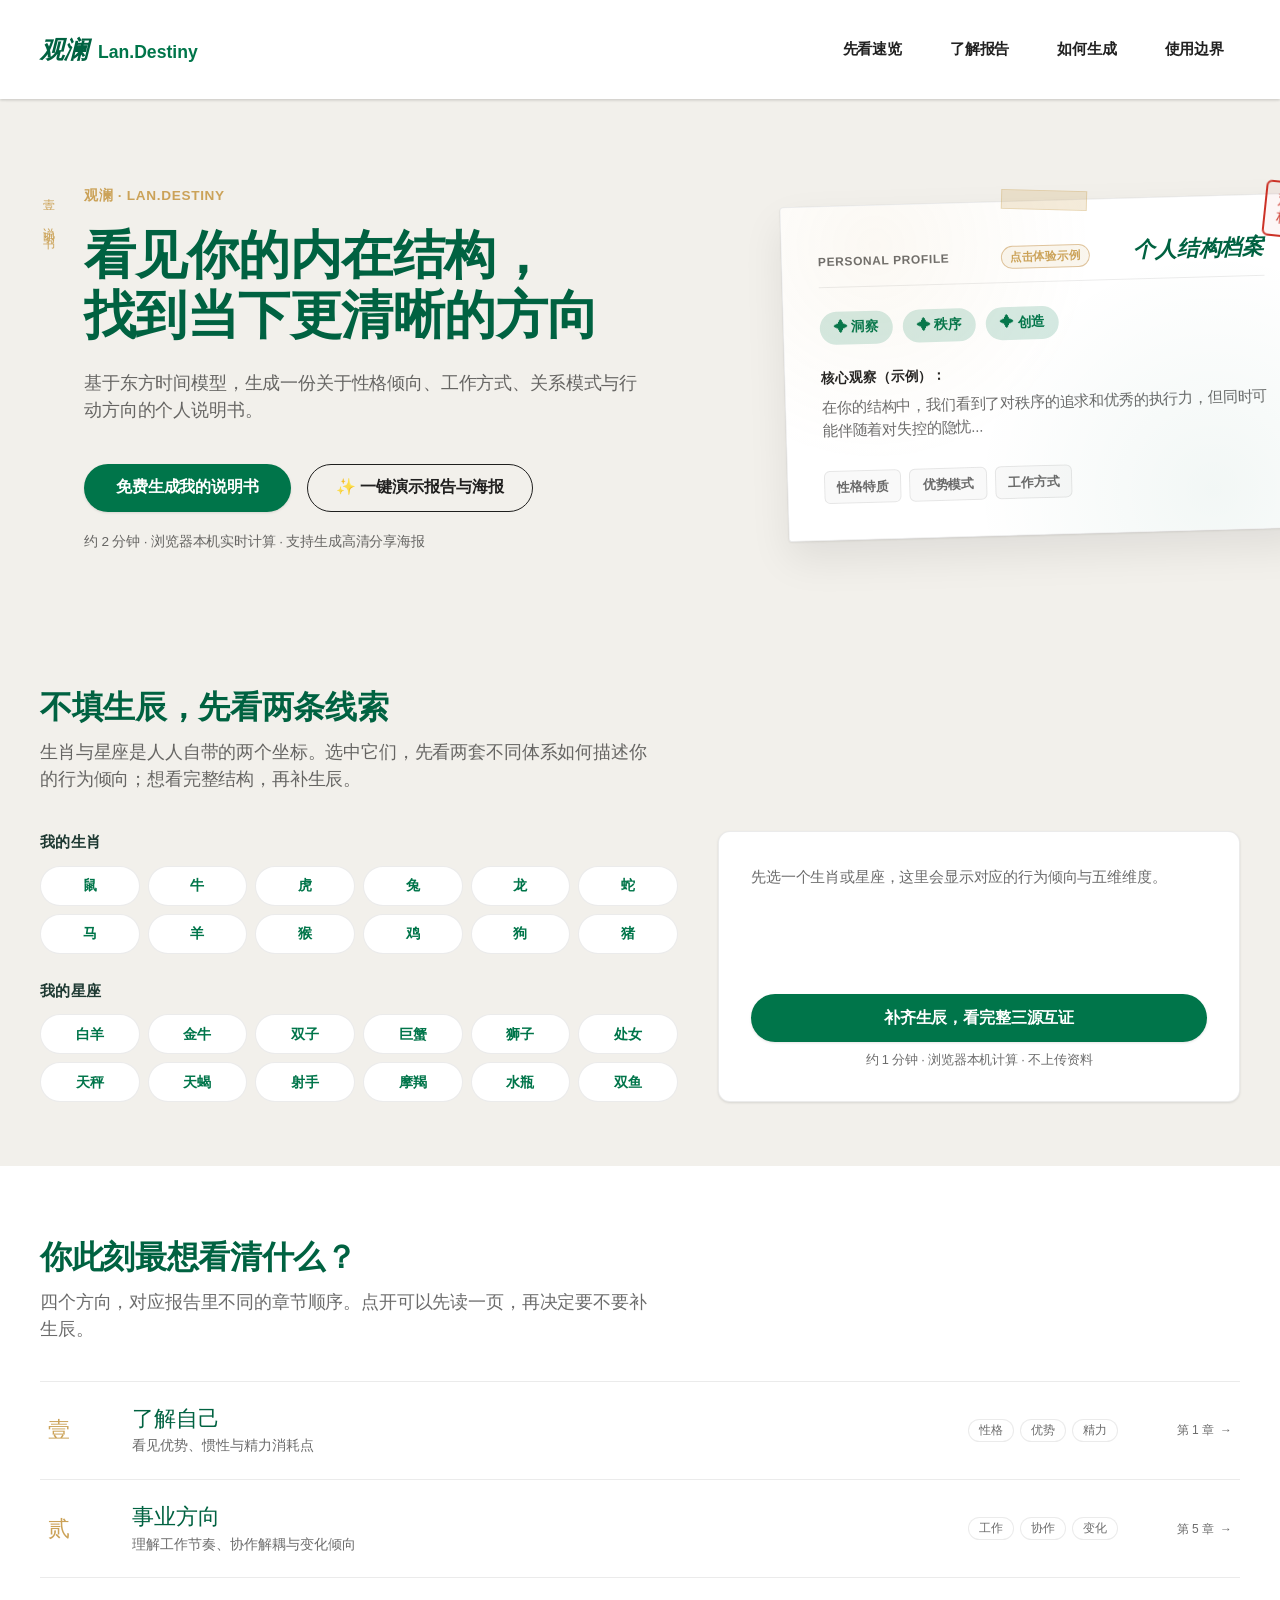
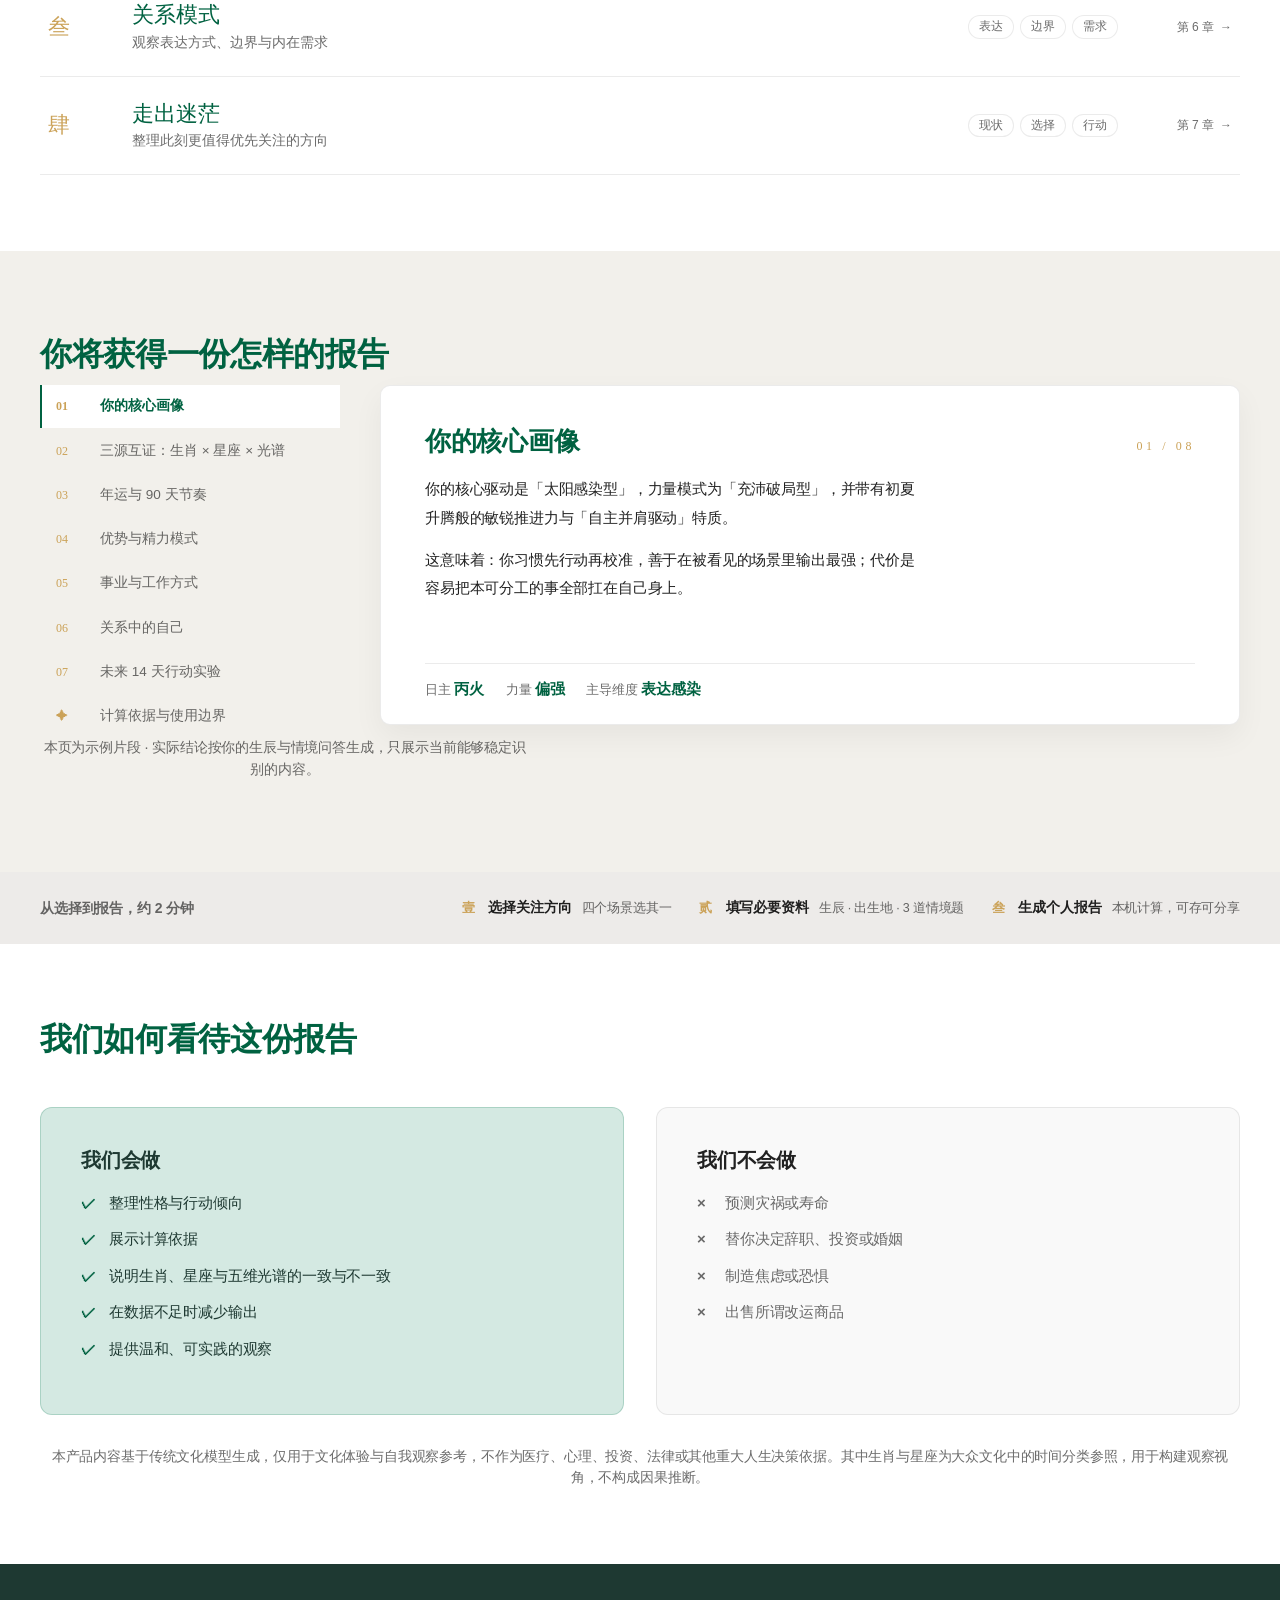
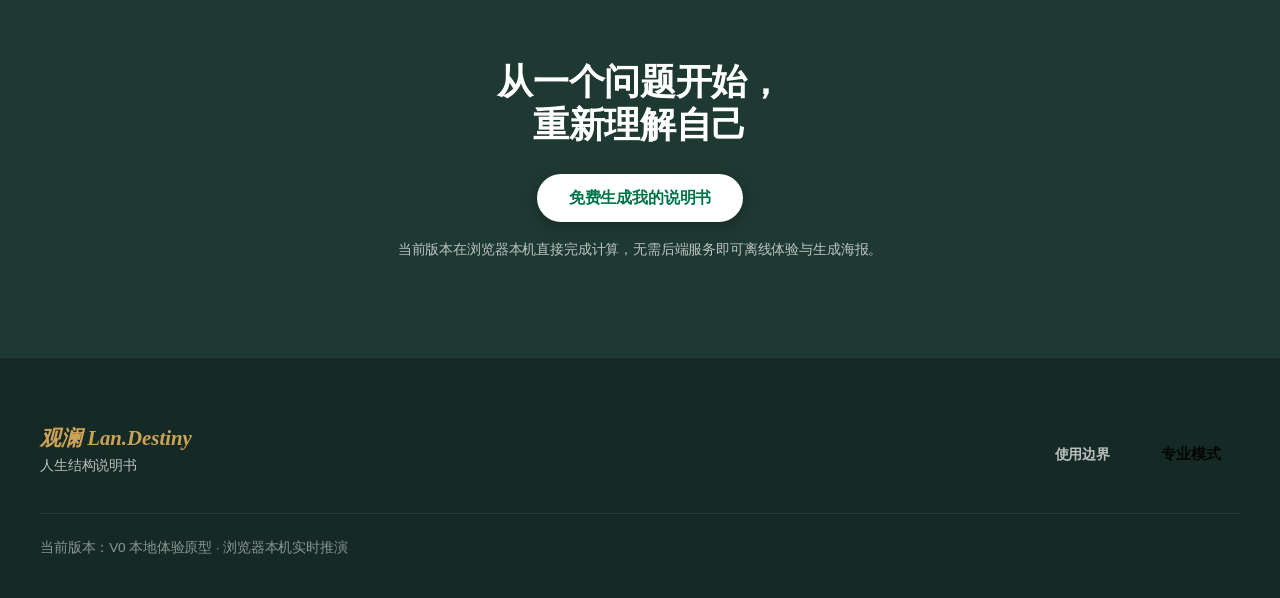
==== static/index.html @ 3f01da6b "fix(report): 按朋友反馈整改可读性与手机适配 1) 术语换成人话：五维改名为表达力/洞察力/承载力/决断力/生长力，    日主原型改大树型/太阳型/高山型…，十神标签改自主协作/创意表达" ====
<!DOCTYPE html>
<html lang="zh-CN">
<head>
    <meta charset="UTF-8">
    <meta name="viewport" content="width=device-width, initial-scale=1.0">
    <meta name="description" content="观澜 Lan.Destiny · 个人结构说明书：生肖 × 星座 × 五维光谱三源交叉验证，分钟级真太阳时校准，年运与 90 天行动窗口。浏览器本机计算，不上传生辰。">
    <title>观澜命理 · Lan.Destiny</title>
    <meta property="og:type" content="website">
    <meta property="og:site_name" content="观澜 Lan.Destiny">
    <meta property="og:title" content="观澜 Lan.Destiny · 个人结构说明书">
    <meta property="og:description" content="生肖 × 星座 × 五维光谱三源交叉验证，分钟级真太阳时校准，年运与 90 天行动窗口。浏览器本机计算，不上传生辰。">
    <meta property="og:url" content="https://lubiny0601-spec.github.io/lan-destiny/">
    <meta property="og:image" content="https://lubiny0601-spec.github.io/lan-destiny/share-card.png">
    <meta property="og:image:width" content="1200">
    <meta property="og:image:height" content="630">
    <meta name="twitter:card" content="summary_large_image">
    <meta name="twitter:title" content="观澜 Lan.Destiny · 个人结构说明书">
    <meta name="twitter:description" content="生肖 × 星座 × 五维光谱三源交叉验证 · 分钟级真太阳时校准 · 90 天行动窗口">
    <meta name="twitter:image" content="https://lubiny0601-spec.github.io/lan-destiny/share-card.png">
    <meta name="theme-color" content="#F2F0EB">
    <link rel="icon" href="data:image/svg+xml,%3Csvg xmlns='http://www.w3.org/2000/svg' viewBox='0 0 64 64'%3E%3Crect width='64' height='64' rx='14' fill='%23f2f0eb'/%3E%3Ccircle cx='32' cy='30' r='15' fill='none' stroke='%23006241' stroke-width='4'/%3E%3Cpath d='M12 48c6-4 10-4 15 0s9 4 15 0 8-3 10-1' fill='none' stroke='%23cba258' stroke-width='4' stroke-linecap='round'/%3E%3C/svg%3E">
    <!-- Offline-ready font stack -->
    <!-- Local system font stack used for fast loading -->
    <link rel="stylesheet" href="style.css">
</head>
<body>
    <!-- 普通用户模式 -->
    <div id="consumer-mode-view">
        <!-- Section 1: 顶部导航 -->
        <header class="consumer-nav">
            <div class="nav-brand">
                <span class="brand-zh">观澜</span>
                <span class="brand-en">Lan.Destiny</span>
            </div>
            <nav class="nav-links">
                <a href="#quick-peek">先看速览</a>
                <a href="#report-preview">了解报告</a>
                <a href="#generation-process">如何生成</a>
                <a href="#usage-boundary">使用边界</a>
            </nav>
        </header>

        <main class="consumer-main">
            <!-- Section 1: 首屏Hero (Double Column) -->
            <section class="consumer-hero">
                <div class="hero-content">
                    <div class="hero-spine" aria-hidden="true">壹 · 说明书</div>
                    <div class="hero-text-area">
                        <div class="hero-eyebrow">观澜 · Lan.Destiny</div>
                        <h2 class="hero-title">看见你的内在结构，<br>找到当下更清晰的方向</h2>
                        <p class="hero-desc">基于东方时间模型，生成一份关于性格倾向、工作方式、关系模式与行动方向的个人说明书。</p>
                        <div class="hero-actions">
                            <button class="btn-primary start-generation-btn" data-action="open-consumer-form">免费生成我的说明书</button>
                            <button type="button" id="btn-quick-demo-report" class="btn-secondary">✨ 一键演示报告与海报</button>
                        </div>
                        <div class="hero-tips">
                            约 2 分钟 · 浏览器本机实时计算 · 支持生成高清分享海报
                        </div>
                    </div>
                    <div class="hero-visual-area">
                        <div class="hero-tape" aria-hidden="true"></div>
                        <div class="hero-seal" aria-hidden="true">观澜<br>标本</div>
                        <div class="report-preview-card" id="hero-preview-card" title="点击直接体验演示报告与分享海报" style="cursor: pointer;">
                            <div class="rpc-header">
                                <span class="rpc-label">PERSONAL PROFILE</span>
                                <span class="rpc-demo-badge">点击体验示例</span>
                                <span class="rpc-title">个人结构档案</span>
                            </div>
                            <div class="rpc-keywords">
                                <span class="keyword">✦ 洞察</span>
                                <span class="keyword">✦ 秩序</span>
                                <span class="keyword">✦ 创造</span>
                            </div>
                            <div class="rpc-abstract">
                                <div class="rpc-abstract-title">核心观察（示例）：</div>
                                <p>在你的结构中，我们看到了对秩序的追求和优秀的执行力，但同时可能伴随着对失控的隐忧...</p>
                            </div>
                            <div class="rpc-chapters">
                                <div class="rpc-chapter">性格特质</div>
                                <div class="rpc-chapter">优势模式</div>
                                <div class="rpc-chapter">工作方式</div>
                            </div>
                        </div>
                    </div>
                </div>
            </section>

            <!-- Section 2: 零输入速览（生肖 × 星座，无需生辰） -->
            <section id="quick-peek" class="consumer-quickpeek">
                <div class="section-container">
                    <div class="section-header">
                        <h3 class="section-title">不填生辰，先看两条线索</h3>
                        <p class="section-subtitle">生肖与星座是人人自带的两个坐标。选中它们，先看两套不同体系如何描述你的行为倾向；想看完整结构，再补生辰。</p>
                    </div>
                    <div class="quickpeek-panel">
                        <div class="quickpeek-rails">
                            <div class="quickpeek-group">
                                <div class="quickpeek-label">我的生肖</div>
                                <div class="chip-rail" id="quickpeek-zodiac-rail" role="group" aria-label="选择生肖"></div>
                            </div>
                            <div class="quickpeek-group">
                                <div class="quickpeek-label">我的星座</div>
                                <div class="chip-rail" id="quickpeek-sign-rail" role="group" aria-label="选择星座"></div>
                            </div>
                        </div>
                        <div class="quickpeek-result" id="quickpeek-result" aria-live="polite">
                            <p class="quickpeek-placeholder" id="quickpeek-placeholder">先选一个生肖或星座，这里会显示对应的行为倾向与五维维度。</p>
                            <div id="quickpeek-lines" class="hidden">
                                <p class="quickpeek-line">
                                    <span class="quickpeek-line-label" id="qp-zodiac-label">生肖</span>
                                    <span class="quickpeek-line-value" id="qp-zodiac-value"></span>
                                </p>
                                <p class="quickpeek-line">
                                    <span class="quickpeek-line-label" id="qp-sign-label">星座</span>
                                    <span class="quickpeek-line-value" id="qp-sign-value"></span>
                                </p>
                            </div>
                            <p class="quickpeek-verdict" id="qp-verdict"></p>
                            <div class="quickpeek-cta-row">
                                <button class="btn-primary start-generation-btn" data-action="open-consumer-form">补齐生辰，看完整三源互证</button>
                                <span class="quickpeek-cta-hint">约 1 分钟 · 浏览器本机计算 · 不上传资料</span>
                            </div>
                        </div>
                    </div>
                </div>
            </section>

            <!-- Section 3: 场景卡片 -->
            <section class="consumer-scenarios">
                <div class="section-container">
                    <div class="section-header">
                        <h3 class="section-title">你此刻最想看清什么？</h3>
                        <p class="section-subtitle">四个方向，对应报告里不同的章节顺序。点开可以先读一页，再决定要不要补生辰。</p>
                    </div>
                    <div class="scenario-toc">
                        <div class="scenario-row-wrap">
                            <button class="scenario-row" type="button" data-scenario="self" aria-expanded="false" aria-controls="scenario-sample-self">
                                <span class="sr-index" aria-hidden="true">壹</span>
                                <span class="sr-main">
                                    <span class="sr-name">了解自己</span>
                                    <span class="sr-desc">看见优势、惯性与精力消耗点</span>
                                </span>
                                <span class="sr-tags"><span class="sr-tag">性格</span><span class="sr-tag">优势</span><span class="sr-tag">精力</span></span>
                                <span class="sr-folio">第 1 章 <span aria-hidden="true">→</span></span>
                            </button>
                            <div class="scenario-sample" data-open="false" id="scenario-sample-self"><div>
                                <div class="ss-card">
                                    <p>你的能量偏向【秩序决断】与【洞察思辨】：最自然的工作方式是先把标准定清楚，再往前推。代价是面对失序时会持续消耗，而不是当场发作。</p>
                                    <p>所以真正需要管理的不是「努力程度」，而是「被打断的次数」。</p>
                                    <button class="btn-primary ss-go" type="button" data-start-scenario="self">补齐生辰，看完整说明书 →</button>
                                    <p class="ss-note">试读片段 · 实际内容按你的四柱与情境问答生成</p>
                                </div>
                            </div></div>
                        </div>

                        <div class="scenario-row-wrap">
                            <button class="scenario-row" type="button" data-scenario="career" aria-expanded="false" aria-controls="scenario-sample-career">
                                <span class="sr-index" aria-hidden="true">贰</span>
                                <span class="sr-main">
                                    <span class="sr-name">事业方向</span>
                                    <span class="sr-desc">理解工作节奏、协作解耦与变化倾向</span>
                                </span>
                                <span class="sr-tags"><span class="sr-tag">工作</span><span class="sr-tag">协作</span><span class="sr-tag">变化</span></span>
                                <span class="sr-folio">第 5 章 <span aria-hidden="true">→</span></span>
                            </button>
                            <div class="scenario-sample" data-open="false" id="scenario-sample-career"><div>
                                <div class="ss-card">
                                    <p>在职场里，你更适合做「定规则的人」，而不是「救火的人」：先把边界与交付标准讲清楚，再谈速度。</p>
                                    <p>内耗红线是「多线并行 + 频繁被打断」，它会把你的长板稀释成「什么都懂一点」。</p>
                                    <button class="btn-primary ss-go" type="button" data-start-scenario="career">补齐生辰，看完整说明书 →</button>
                                    <p class="ss-note">试读片段 · 实际内容按你的四柱与情境问答生成</p>
                                </div>
                            </div></div>
                        </div>

                        <div class="scenario-row-wrap">
                            <button class="scenario-row" type="button" data-scenario="relationship" aria-expanded="false" aria-controls="scenario-sample-relationship">
                                <span class="sr-index" aria-hidden="true">叁</span>
                                <span class="sr-main">
                                    <span class="sr-name">关系模式</span>
                                    <span class="sr-desc">观察表达方式、边界与内在需求</span>
                                </span>
                                <span class="sr-tags"><span class="sr-tag">表达</span><span class="sr-tag">边界</span><span class="sr-tag">需求</span></span>
                                <span class="sr-folio">第 6 章 <span aria-hidden="true">→</span></span>
                            </button>
                            <div class="scenario-sample" data-open="false" id="scenario-sample-relationship"><div>
                                <div class="ss-card">
                                    <p>你表达需求的方式偏间接：先照顾对方情绪，再说自己的诉求。边界被侵蚀时，你倾向沉默，而不是当场反驳。</p>
                                    <p>可执行的调整：把「我觉得都行」换成一句具体的偏好，让对方有机会配合你。</p>
                                    <button class="btn-primary ss-go" type="button" data-start-scenario="relationship">补齐生辰，看完整说明书 →</button>
                                    <p class="ss-note">试读片段 · 实际内容按你的四柱与情境问答生成</p>
                                </div>
                            </div></div>
                        </div>

                        <div class="scenario-row-wrap">
                            <button class="scenario-row" type="button" data-scenario="confusion" aria-expanded="false" aria-controls="scenario-sample-confusion">
                                <span class="sr-index" aria-hidden="true">肆</span>
                                <span class="sr-main">
                                    <span class="sr-name">走出迷茫</span>
                                    <span class="sr-desc">整理此刻更值得优先关注的方向</span>
                                </span>
                                <span class="sr-tags"><span class="sr-tag">现状</span><span class="sr-tag">选择</span><span class="sr-tag">行动</span></span>
                                <span class="sr-folio">第 7 章 <span aria-hidden="true">→</span></span>
                            </button>
                            <div class="scenario-sample" data-open="false" id="scenario-sample-confusion"><div>
                                <div class="ss-card">
                                    <p>此刻的迷茫，多半来自「选项过多、验证太少」。先做一个两周内能验证的小实验，比继续收集信息有用。</p>
                                    <p>判断标准：两周后你能不能说出「我知道了什么」，而不只是「我了解了更多」。</p>
                                    <button class="btn-primary ss-go" type="button" data-start-scenario="confusion">补齐生辰，看完整说明书 →</button>
                                    <p class="ss-note">试读片段 · 实际内容按你的四柱与情境问答生成</p>
                                </div>
                            </div></div>
                        </div>
                    </div>
                </div>
            </section>

            <!-- Section 3: 你将获得什么 -->
            <section id="report-preview" class="consumer-preview">
                <div class="section-container">
                    <h3 class="section-title">你将获得一份怎样的报告</h3>
                    <div class="chapter-dir">
                        <div class="cd-nav" role="tablist" aria-label="报告章节">
                            <button class="cd-item" type="button" role="tab" aria-selected="true" data-chapter="0"><span class="cd-num">01</span><span class="cd-name">你的核心画像</span></button>
                            <button class="cd-item" type="button" role="tab" aria-selected="false" data-chapter="1"><span class="cd-num">02</span><span class="cd-name">三源互证：生肖 × 星座 × 光谱</span></button>
                            <button class="cd-item" type="button" role="tab" aria-selected="false" data-chapter="2"><span class="cd-num">03</span><span class="cd-name">年运与 90 天节奏</span></button>
                            <button class="cd-item" type="button" role="tab" aria-selected="false" data-chapter="3"><span class="cd-num">04</span><span class="cd-name">优势与精力模式</span></button>
                            <button class="cd-item" type="button" role="tab" aria-selected="false" data-chapter="4"><span class="cd-num">05</span><span class="cd-name">事业与工作方式</span></button>
                            <button class="cd-item" type="button" role="tab" aria-selected="false" data-chapter="5"><span class="cd-num">06</span><span class="cd-name">关系中的自己</span></button>
                            <button class="cd-item" type="button" role="tab" aria-selected="false" data-chapter="6"><span class="cd-num">07</span><span class="cd-name">未来 14 天行动实验</span></button>
                            <button class="cd-item" type="button" role="tab" aria-selected="false" data-chapter="7"><span class="cd-num">✦</span><span class="cd-name">计算依据与使用边界</span></button>
                        </div>

                        <div class="cd-pages">
                            <div class="cd-panel is-active" data-chapter="0" role="tabpanel">
                                <div class="cd-head"><h4 class="cd-title">你的核心画像</h4><span class="cd-folio">01 / 08</span></div>
                                <div class="cd-text">
                                    <p>你的核心驱动是「太阳感染型」，力量模式为「充沛破局型」，并带有初夏升腾般的敏锐推进力与「自主并肩驱动」特质。</p>
                                    <p>这意味着：你习惯先行动再校准，善于在被看见的场景里输出最强；代价是容易把本可分工的事全部扛在自己身上。</p>
                                </div>
                                <div class="cd-data"><span>日主 <b>丙火</b></span><span>力量 <b>偏强</b></span><span>主导维度 <b>表达感染</b></span></div>
                            </div>

                            <div class="cd-panel" data-chapter="1" role="tabpanel">
                                <div class="cd-head"><h4 class="cd-title">三源互证：生肖 × 星座 × 光谱</h4><span class="cd-folio">02 / 08</span></div>
                                <div class="cd-text">
                                    <p>生肖「亥猪」指向洞察思辨，星座「金牛座」指向承载统筹，五维光谱的前两位正是这两条通道。</p>
                                    <p>两条独立线索分别对应光谱的两条主通道，你的行为不是单一风格，而是双轨并行。</p>
                                </div>
                                <div class="cd-data"><span>生肖 <b>亥猪</b></span><span>星座 <b>金牛座</b></span><span>比对 <b>双轨互补</b></span></div>
                            </div>

                            <div class="cd-panel" data-chapter="2" role="tabpanel">
                                <div class="cd-head"><h4 class="cd-title">年运与 90 天节奏</h4><span class="cd-folio">03 / 08</span></div>
                                <div class="cd-text">
                                    <p>当前流年与日主构成的关系决定了这一年的主旋律：是输出窗口、结算窗口，还是补给窗口。</p>
                                    <p>报告会把未来 90 天切成 3 个动作窗口，并指出关键决策更适合放在哪一段。</p>
                                </div>
                                <div class="cd-data"><span>流年 <b>按立春换年</b></span><span>流月 <b>按节气分月</b></span><span>窗口 <b>推进 / 补给 / 承压</b></span></div>
                            </div>

                            <div class="cd-panel" data-chapter="3" role="tabpanel">
                                <div class="cd-head"><h4 class="cd-title">优势与精力模式</h4><span class="cd-folio">04 / 08</span></div>
                                <div class="cd-text">
                                    <p>五维光谱显示你的主导长板与最需补给的那一维：长板用来打开局面，短板决定你能撑多久。</p>
                                    <p>充能与漏能都会被指出来——哪些场合让你回血，哪些事在悄悄稀释你的专注力。</p>
                                </div>
                                <div class="cd-data"><span>维度 <b>五维光谱</b></span><span>补给 <b>最弱维度</b></span><span>节奏 <b>充能 / 漏能</b></span></div>
                            </div>

                            <div class="cd-panel" data-chapter="4" role="tabpanel">
                                <div class="cd-head"><h4 class="cd-title">事业与工作方式</h4><span class="cd-folio">05 / 08</span></div>
                                <div class="cd-text">
                                    <p>报告会给出更推荐的战术定位：你适合做定规则的人、救火的人，还是把复杂讲清楚的人。</p>
                                    <p>同时列出最应避开的内耗红线，以及建议的工作节奏。</p>
                                </div>
                                <div class="cd-data"><span>定位 <b>战术角色</b></span><span>红线 <b>内耗模式</b></span><span>节奏 <b>推进顺序</b></span></div>
                            </div>

                            <div class="cd-panel" data-chapter="5" role="tabpanel">
                                <div class="cd-head"><h4 class="cd-title">关系中的自己</h4><span class="cd-folio">06 / 08</span></div>
                                <div class="cd-text">
                                    <p>你在亲密关系里的互动底色、表达习惯，以及边界是怎么被自己一步步让出去的。</p>
                                    <p>配一段可以立刻用的沟通防爆指南，而不是要求你变成另一个人。</p>
                                </div>
                                <div class="cd-data"><span>表达 <b>直接 / 间接</b></span><span>边界 <b>守与让</b></span><span>盲点 <b>常见误区</b></span></div>
                            </div>

                            <div class="cd-panel" data-chapter="6" role="tabpanel">
                                <div class="cd-head"><h4 class="cd-title">未来 14 天行动实验</h4><span class="cd-folio">07 / 08</span></div>
                                <div class="cd-text">
                                    <p>把结论变成 3 件 14 天内可验证的小事，每件都写清判断标准，避免「好像有点道理」就结束。</p>
                                    <p>实验失败也算结果：它会告诉你哪条假设不成立。</p>
                                </div>
                                <div class="cd-data"><span>实验数 <b>3 件</b></span><span>周期 <b>14 天</b></span><span>标准 <b>可验证</b></span></div>
                            </div>

                            <div class="cd-panel" data-chapter="7" role="tabpanel">
                                <div class="cd-head"><h4 class="cd-title">计算依据与使用边界</h4><span class="cd-folio">✦</span></div>
                                <div class="cd-text">
                                    <p>推演模式、时间口径（真太阳时如何校准）、干支排盘结构、流年流月口径，全部可查。</p>
                                    <p>同时写明这份报告的边界：只做结构化观察，不预测疾病、寿命，也不替你决定重大选择。</p>
                                </div>
                                <div class="cd-data"><span>引擎 <b>浏览器本机</b></span><span>口径 <b>可追溯</b></span><span>数据 <b>零上传</b></span></div>
                            </div>
                        </div>
                    </div>
                    <div class="preview-disclaimer">
                        本页为示例片段 · 实际结论按你的生辰与情境问答生成，只展示当前能够稳定识别的内容。
                    </div>
                </div>
            </section>

            <!-- Section 4: 生成流程 -->
            <section id="generation-process" class="consumer-process">
                <div class="section-container">
                    <h3 class="section-title">从选择到报告，约 2 分钟</h3>
                    <div class="process-timeline">
                        <div class="process-step">
                            <div class="step-num">壹</div>
                            <h4>选择关注方向</h4>
                            <span class="step-desc">四个场景选其一</span>
                        </div>
                        <div class="process-step">
                            <div class="step-num">贰</div>
                            <h4>填写必要资料</h4>
                            <span class="step-desc">生辰 · 出生地 · 3 道情境题</span>
                        </div>
                        <div class="process-step">
                            <div class="step-num">叁</div>
                            <h4>生成个人报告</h4>
                            <span class="step-desc">本机计算，可存可分享</span>
                        </div>
                    </div>
                </div>
            </section>

            <!-- Section 5: 我们如何看待这份报告 -->
            <section id="usage-boundary" class="consumer-boundary">
                <div class="section-container">
                    <h3 class="section-title">我们如何看待这份报告</h3>
                    <div class="boundary-grid">
                        <div class="boundary-box boundary-do">
                            <h4>我们会做</h4>
                            <ul>
                                <li>整理性格与行动倾向</li>
                                <li>展示计算依据</li>
                                <li>说明生肖、星座与五维光谱的一致与不一致</li>
                                <li>在数据不足时减少输出</li>
                                <li>提供温和、可实践的观察</li>
                            </ul>
                        </div>
                        <div class="boundary-box boundary-dont">
                            <h4>我们不会做</h4>
                            <ul>
                                <li>预测灾祸或寿命</li>
                                <li>替你决定辞职、投资或婚姻</li>
                                <li>制造焦虑或恐惧</li>
                                <li>出售所谓改运商品</li>
                            </ul>
                        </div>
                    </div>
                    <div class="boundary-disclaimer">
                        本产品内容基于传统文化模型生成，仅用于文化体验与自我观察参考，不作为医疗、心理、投资、法律或其他重大人生决策依据。其中生肖与星座为大众文化中的时间分类参照，用于构建观察视角，不构成因果推断。
                    </div>
                </div>
            </section>

            <!-- Section 6: 最终CTA -->
            <section class="consumer-cta">
                <div class="section-container">
                    <h3 class="cta-title">从一个问题开始，<br>重新理解自己</h3>
                    <button class="btn-primary start-generation-btn" data-action="open-consumer-form">免费生成我的说明书</button>
                    <div class="cta-disclaimer">
                        当前版本在浏览器本机直接完成计算，无需后端服务即可离线体验与生成海报。
                    </div>
                </div>
            </section>
        </main>

        <!-- Consumer V0 Report View -->
        <div id="consumer-report-view" class="consumer-report-view hidden">
            <!-- Top Action Bar -->
            <div class="report-top-bar">
                <div class="top-bar-inner">
                    <div class="top-bar-brand">观澜 Lan.Destiny · 个人结构说明书</div>
                    <div class="top-bar-actions">
                        <button id="btn-report-poster" class="btn-primary-sm btn-poster-accent" title="生成可保存的精美分享海报">🖼 生成分享海报</button>
                        <button id="btn-report-copy" class="btn-secondary-sm" title="复制说明书核心结论">📋 复制摘要</button>
                        <button id="btn-report-print" class="btn-secondary-sm" title="存为PDF或打印">🖨 存为PDF/打印</button>
                        <button id="btn-report-edit" class="btn-secondary-sm">修改资料</button>
                        <button id="btn-report-close" class="btn-secondary-sm">返回首页</button>
                    </div>
                </div>
            </div>

            <!-- Report Main Banner -->
            <section class="report-banner">
                <div class="banner-container">
                    <div class="banner-badge">PERSONAL STRUCTURE REPORT</div>
                    <h1 class="report-user-title"><span id="report-user-name">阿澜</span> 的个人结构说明书</h1>
                    <p class="report-user-subtitle" id="report-user-subtitle">关于性格、优势与精力模式的个人观察</p>
                    <div class="report-meta-pills">
                        <span class="meta-pill" id="report-meta-gender">性别：男</span>
                        <span class="meta-pill" id="report-meta-birth">生辰：1995年05月15日</span>
                        <span class="meta-pill" id="report-meta-calendar">历法：公历</span>
                        <span class="meta-pill pill-accent" id="report-meta-scenario">本次关注：了解自己</span>
                    </div>

                    <div id="report-confidence-banner" class="report-confidence-banner hidden"></div>

                    <!-- 30秒看懂自己 (Level 1 Summary) -->
                    <div class="summary-30s-card" id="card-section-summary30s">
                        <div class="summary-header">
                            <span class="summary-badge" id="summary-badge-text">⚡ 30秒看懂自己</span>
                            <div class="summary-keywords" id="summary-keywords"></div>
                            <button type="button" id="btn-summary-poster" class="btn-summary-poster">🖼 生成分享海报</button>
                        </div>
                        <div class="summary-observation" id="summary-observation"></div>
                        <div class="summary-trio-grid">
                            <div class="trio-item trio-advantage">
                                <span class="trio-label" id="summary-label-adv">✦ 主要优势</span>
                                <p id="summary-advantage"></p>
                            </div>
                            <div class="trio-item trio-burnout">
                                <span class="trio-label" id="summary-label-burnout">⚠ 主要精力消耗点</span>
                                <p id="summary-burnout"></p>
                            </div>
                            <div class="trio-item trio-action">
                                <span class="trio-label" id="summary-label-action">🎯 当前建议减法</span>
                                <p id="summary-action"></p>
                            </div>
                        </div>
                    </div>
                </div>
            </section>

            <!-- Report Body Container (Level 2 & Level 3) -->
            <section class="report-body">
                <div class="report-container">
                    <!-- 01 你的核心画像 -->
                    <div class="report-card" id="card-section-personality">
                        <div class="card-header">
                            <span class="section-num">01</span>
                            <h3>你的核心画像</h3>
                        </div>
                        <div class="card-content" id="report-section-personality"></div>
                    </div>

                    <!-- 02 三源互证：生肖 · 星座 · 五个维度 -->
                    <div class="report-card" id="card-section-triangulation">
                        <div class="card-header">
                            <span class="section-num">02</span>
                            <h3>三源互证：生肖 · 星座 · 五个维度</h3>
                        </div>
                        <div class="card-content" id="report-section-triangulation"></div>
                    </div>

                    <!-- 03 年运与 90 天节奏 -->
                    <div class="report-card" id="card-section-rhythm">
                        <div class="card-header">
                            <span class="section-num">03</span>
                            <h3>未来 90 天：哪一段适合发起、谈判、交付</h3>
                        </div>
                        <div class="card-content" id="report-section-rhythm"></div>
                    </div>

                    <!-- 03 优势与精力模式 -->
                    <div class="report-card" id="card-section-energy">
                        <div class="card-header">
                            <span class="section-num">02</span>
                            <h3>优势与精力模式</h3>
                        </div>
                        <div class="card-content" id="report-section-energy"></div>
                    </div>

                    <!-- 03 事业与工作方式 -->
                    <div class="report-card" id="card-section-career">
                        <div class="card-header">
                            <span class="section-num">03</span>
                            <h3>事业与工作方式</h3>
                        </div>
                        <div class="card-content" id="report-section-career"></div>
                    </div>

                    <!-- 04 关系中的自己 -->
                    <div class="report-card" id="card-section-relationship">
                        <div class="card-header">
                            <span class="section-num">04</span>
                            <h3>关系中的自己</h3>
                        </div>
                        <div class="card-content" id="report-section-relationship"></div>
                    </div>

                    <!-- 05 未来14天行动实验 -->
                    <div class="report-card card-accent-bg" id="card-section-action">
                        <div class="card-header">
                            <span class="section-num">05</span>
                            <h3>未来 14 天行动实验</h3>
                        </div>
                        <div class="card-content" id="report-section-advice"></div>
                    </div>

                    <!-- 06 为什么会得出这些观察 (Level 3 Evidence - Folded by default) -->
                    <div class="report-card card-muted-bg" id="card-section-evidence">
                        <details class="evidence-accordion">
                            <summary class="evidence-summary">
                                <div class="evidence-summary-left">
                                    <span class="section-num">✦</span>
                                    <span class="evidence-title">为什么会得出这些观察（底层数据依据与使用边界）</span>
                                </div>
                                <span class="evidence-toggle-hint">点击展开/折叠依据 ▾</span>
                            </summary>
                            <div class="card-content" id="report-section-boundary" style="margin-top: 20px;"></div>
                        </details>
                    </div>

                    <!-- Report Bottom Actions -->
                    <div class="report-bottom-actions">
                        <button id="btn-report-bottom-poster" class="btn-primary">🖼 生成分享海报</button>
                        <button id="btn-report-bottom-copy" class="btn-secondary">📋 复制核心结论</button>
                        <button id="btn-report-bottom-print" class="btn-secondary">🖨 存为 PDF / 打印</button>
                        <button id="btn-report-bottom-edit" class="btn-secondary">修改资料并重新推演</button>
                        <button id="btn-report-bottom-home" class="btn-secondary">返回首页</button>
                    </div>
                </div>
            </section>
        </div>

        <!-- Share Poster Preview Modal -->
        <div id="poster-preview-modal" class="poster-modal-overlay hidden" role="dialog" aria-modal="true" aria-labelledby="poster-modal-title">
            <div class="poster-modal-backdrop" data-action="close-poster-modal"></div>
            <div class="poster-modal-card">
                <div class="poster-modal-header">
                    <div>
                        <span class="poster-modal-eyebrow">LAN.DESTINY SPECIMEN CARD</span>
                        <h3 id="poster-modal-title">个人结构标本 · 分享海报预览</h3>
                    </div>
                    <button type="button" id="btn-close-poster-modal" class="poster-close-btn" aria-label="关闭">&times;</button>
                </div>
                <div class="poster-canvas-stage">
                    <canvas id="share-poster-canvas" width="1080" height="1560"></canvas>
                </div>
                <div class="poster-modal-footer">
                    <div class="poster-footer-hint">✦ 高清 2x 植物标本风长图 · 适合保存至本地或直接分享演示</div>
                    <div class="poster-footer-btns">
                        <button type="button" id="btn-poster-copy-quote" class="btn-secondary-sm">📋 复制金句文案</button>
                        <button type="button" id="btn-download-poster" class="btn-primary-sm btn-poster-accent">⬇ 下载高清海报 (PNG)</button>
                    </div>
                </div>
            </div>
        </div>

        <footer class="consumer-footer">
            <div class="footer-content">
                <div class="footer-brand">
                    <span class="brand-zh">观澜 Lan.Destiny</span><br>
                    <span class="brand-sub">人生结构说明书</span>
                </div>
                <div class="footer-links">
                    <a href="#usage-boundary">使用边界</a>
                    <button id="btn-enter-pro-footer" class="btn-text" aria-controls="professional-mode-view" aria-expanded="false">专业模式</button>
                </div>
            </div>
            <div class="footer-bottom">
                当前版本：V0 本地体验原型 · 浏览器本机实时推演
            </div>
        </footer>

        <!-- Custom Notice Component -->
        <div id="consumer-notice" class="consumer-notice hidden" role="status">
            <span>资料填写功能将在下一步骤接入。</span>
            <button type="button" id="btn-close-notice">关闭</button>
        </div>

        <!-- Consumer Form Shell -->
        <div id="consumer-form-shell" class="hidden" aria-hidden="true" role="dialog" aria-modal="true" aria-labelledby="form-shell-title">
            <div class="form-shell-overlay" data-action="close-consumer-form"></div>
            <div class="form-shell-container">
                <div id="form-shell-step1">
                    <div class="form-shell-header">
                        <div class="form-shell-brand">观澜 Lan.Destiny</div>
                        <div class="form-shell-step-indicator">
                            <span class="step-count">01 / 02</span>
                        </div>
                    </div>
                    <div class="form-shell-body">
                        <div class="form-body-inner">
                            <div class="form-left-col">
                                <h2 id="form-shell-title">此刻，你最想看清什么？</h2>
                                <p class="form-shell-desc">选择一个最接近你当前状态的方向。我们会围绕该主题深度展开，并定制 14 天行动实验。</p>
                            </div>
                            <div class="form-right-col">
                                <div class="scenario-grid">
                                    <label class="scenario-card">
                                        <input type="radio" name="consumer_scenario" value="self" class="visually-hidden">
                                        <div class="scenario-card-inner">
                                            <h3>01 了解自己</h3>
                                            <p>优势、惯性与精力模式</p>
                                            <div class="scenario-check"></div>
                                        </div>
                                    </label>
                                    <label class="scenario-card">
                                        <input type="radio" name="consumer_scenario" value="career" class="visually-hidden">
                                        <div class="scenario-card-inner">
                                            <h3>02 事业方向</h3>
                                            <p>工作节奏、协作与变化</p>
                                            <div class="scenario-check"></div>
                                        </div>
                                    </label>
                                    <label class="scenario-card">
                                        <input type="radio" name="consumer_scenario" value="relationship" class="visually-hidden">
                                        <div class="scenario-card-inner">
                                            <h3>03 关系模式</h3>
                                            <p>表达方式、边界与需求</p>
                                            <div class="scenario-check"></div>
                                        </div>
                                    </label>
                                    <label class="scenario-card">
                                        <input type="radio" name="consumer_scenario" value="confusion" class="visually-hidden">
                                        <div class="scenario-card-inner">
                                            <h3>04 走出迷茫</h3>
                                            <p>梳理此刻的优先方向</p>
                                            <div class="scenario-check"></div>
                                        </div>
                                    </label>
                                </div>
                                
                                <div id="step-completed-state" class="hidden">
                                    <h3 class="completed-title">第一步已完成</h3>
                                    <p class="completed-desc">你选择的方向是：<strong id="completed-scenario-name"></strong></p>
                                    <div class="completed-actions">
                                        <button id="btn-revert-step" class="btn-secondary">返回修改</button>
                                        <button class="btn-secondary" data-action="close-consumer-form">关闭</button>
                                    </div>
                                </div>
                            </div>
                        </div>
                    </div>
                    <div class="form-shell-footer">
                        <button class="btn-secondary btn-cancel" data-action="close-consumer-form">取消</button>
                        <div class="next-wrapper">
                            <button id="btn-next-form-shell" class="btn-primary" disabled>下一步</button>
                        </div>
                    </div>
                    <button id="btn-close-form-shell" class="close-btn" data-action="close-consumer-form" aria-label="关闭">&times;</button>
                </div>

                <div id="form-shell-step2" class="hidden">
                    <div class="form-shell-header">
                        <div class="form-shell-brand">观澜 Lan.Destiny</div>
                        <div class="form-shell-step-indicator">
                            <span class="step-count">02 / 02</span>
                        </div>
                    </div>
                    <div class="form-shell-body">
                        <div class="form-body-inner">
                            <div class="form-left-col">
                                <div id="selected-scenario-bar" class="selected-scenario-bar">
                                    <span>已选择：<strong id="selected-scenario-label">了解自己</strong></span>
                                    <button type="button" id="btn-change-scenario" class="btn-link">更换方向</button>
                                </div>
                                <h2 id="form-shell-title-step2">先认识一下你</h2>
                                <p id="form-shell-desc-step2" class="form-shell-desc">结合出生时间结构与 3 道当下情境校准题，浏览器将在本机为你实时生成专属说明书与分享海报。</p>
                            </div>
                            <div class="form-right-col">
                                <form id="consumer-step2-form" onsubmit="return false;">
                                    <div class="form-row two-cols">
                                        <div class="form-group">
                                            <label for="consumer-nickname">如何称呼你</label>
                                            <input type="text" id="consumer-nickname" class="form-input" placeholder="例如：阿澜" maxlength="20">
                                        </div>
                                        <div class="form-group">
                                            <label>性别</label>
                                            <div class="segmented-control" id="gender-segmented">
                                                <label class="segmented-option">
                                                    <input type="radio" name="consumer_gender" value="male" checked>
                                                    <span>男</span>
                                                </label>
                                                <label class="segmented-option">
                                                    <input type="radio" name="consumer_gender" value="female">
                                                    <span>女</span>
                                                </label>
                                            </div>
                                            <div class="field-hint">用于计算阶段节奏走向，基础性格由出生时间决定</div>
                                        </div>
                                    </div>

                                    <div class="form-group">
                                        <label>出生历法</label>
                                        <div class="segmented-control" id="calendar-segmented">
                                            <label class="segmented-option">
                                                <input type="radio" name="consumer_calendar" value="solar" checked>
                                                <span>公历（阳历）</span>
                                            </label>
                                            <label class="segmented-option">
                                                <input type="radio" name="consumer_calendar" value="lunar">
                                                <span>农历（阴历）</span>
                                            </label>
                                        </div>
                                    </div>

                                    <div class="form-group">
                                        <label>出生日期</label>
                                        <div class="form-row three-cols">
                                            <div class="select-wrapper">
                                                <select id="consumer-birth-year" class="form-select"></select>
                                            </div>
                                            <div class="select-wrapper">
                                                <select id="consumer-birth-month" class="form-select"></select>
                                            </div>
                                            <div class="select-wrapper">
                                                <select id="consumer-birth-day" class="form-select"></select>
                                            </div>
                                        </div>
                                    </div>

                                    <div class="form-group">
                                        <label for="consumer-time-precision">时间准确度</label>
                                        <div class="select-wrapper">
                                            <select id="consumer-time-precision" class="form-select">
                                                <option value="exact">精确到分钟（推荐）</option>
                                                <option value="hour" selected>知道大概时辰</option>
                                                <option value="unknown">不清楚出生时间</option>
                                            </select>
                                        </div>
                                        <div class="field-hint">精确到分钟并选择出生地，时柱会按真太阳时校准</div>
                                    </div>

                                    <!-- 精确到分钟：时 / 分 -->
                                    <div class="form-row two-cols hidden" id="clock-row">
                                        <div class="form-group">
                                            <label for="consumer-birth-hour24">出生时（0-23）</label>
                                            <div class="select-wrapper">
                                                <select id="consumer-birth-hour24" class="form-select"></select>
                                            </div>
                                        </div>
                                        <div class="form-group">
                                            <label for="consumer-birth-minute">出生分（0-59）</label>
                                            <div class="select-wrapper">
                                                <select id="consumer-birth-minute" class="form-select"></select>
                                            </div>
                                        </div>
                                    </div>

                                    <!-- 大概时辰：两小时一段 -->
                                    <div class="form-group" id="shichen-row">
                                        <label for="consumer-birth-hour">出生时辰</label>
                                        <div class="select-wrapper">
                                            <select id="consumer-birth-hour" class="form-select"></select>
                                        </div>
                                    </div>

                                    <div class="form-row two-cols">
                                        <div class="form-group">
                                            <label for="consumer-birth-city">出生地（真太阳时校准）</label>
                                            <input type="search" id="consumer-birth-city-search" class="form-input city-search-input" placeholder="搜索城市：如 成都 / 喀什 / 台北" autocomplete="off">
                                            <div class="select-wrapper">
                                                <select id="consumer-birth-city" class="form-select"></select>
                                            </div>
                                            <div class="field-hint">共 <span id="consumer-birth-city-count">—</span> 个城市；找不到就直接填经度</div>
                                        </div>
                                        <div class="form-group">
                                            <label for="consumer-birth-lng">经度（东经，可选覆盖）</label>
                                            <input type="number" id="consumer-birth-lng" class="form-input" min="73" max="135" step="0.1" placeholder="留空则使用出生地">
                                        </div>
                                    </div>
                                    <div class="true-solar-preview" id="true-solar-preview">未启用真太阳时校准（按北京时间）</div>

                                    <!-- 3 Behavioral Situational Calibration Questions (动态情境校准题) -->
                                    <div class="situational-calibration-block">
                                        <div class="situational-block-header">
                                            <span class="situational-badge" id="situational-badge-title">✦ 现实情境校准</span>
                                            <span class="situational-sub" id="situational-badge-sub">结合你当下的真实处境，让行动建议更精准</span>
                                        </div>
                                        <div id="situational-questions-container"></div>
                                    </div>

                                    <div id="consumer-form-error" class="form-inline-error hidden" role="alert"></div>
                                    <div class="form-privacy-note">🔒 浏览器本机直接完成计算，不依赖外部服务器、不上传个人隐私</div>
                                </form>

                                <div id="step2-completed-state" class="hidden">
                                    <h3 class="completed-title">生辰信息已校验</h3>
                                    <p class="completed-desc">参数已存入当前会话。准备为您生成个人说明书。</p>
                                </div>
                            </div>
                        </div>
                    </div>
                    <div class="form-shell-footer">
                        <button id="btn-back-step1" class="btn-secondary">上一步</button>
                        <div class="next-wrapper">
                            <button id="btn-submit-consumer-form" class="btn-primary">生成我的结构说明书</button>
                        </div>
                    </div>
                    <button class="close-btn" data-action="close-consumer-form" aria-label="关闭">&times;</button>
                </div>
            </div>
        </div>
    </div>

    <!-- 专业排盘模式 -->
    <div class="app-container hidden" id="professional-mode-view" aria-hidden="true">
        <!-- Left Side: Config Panel -->
        <aside class="sidebar">
            <header class="branding">
                <h1><i>Lan</i> <span>Destiny</span></h1>
                <p class="subtitle">观澜命理 · 命运技术分析</p>
                <button id="btn-back-consumer" class="back-consumer-btn" aria-controls="consumer-mode-view" aria-expanded="false">← 返回普通模式</button>
            </header>
            <nav class="module-tabs">
                <button class="tab-btn active" id="tab-bazi" data-module="bazi">八字命盘</button>
                <button class="tab-btn" id="tab-ziwei" data-module="ziwei">紫微斗数</button>
                <button class="tab-btn" id="tab-hehun" data-module="hehun">合婚合参</button>
                <button class="tab-btn" id="tab-meihua" data-module="meihua">梅花易数</button>
                <button class="tab-btn" id="tab-liuyao" data-module="liuyao">六爻纳甲</button>
                <button class="tab-btn" id="tab-qimen" data-module="qimen">奇门遁甲</button>
            </nav>
            <form id="calc-form" class="form-container">
                <!-- Dynamic form fields are inserted here by main.js -->
                <div id="dynamic-fields"></div>
                <button type="submit" class="submit-btn">开始推演排盘</button>
            </form>
        </aside>
        
        <!-- Right Side: Bento Grid Report -->
        <main class="report-area">
            <div id="welcome-screen" class="welcome-screen">
                <div class="taiji-icon">☯</div>
                <h2>观水有术，必观其澜</h2>
                <p>在左侧输入生辰信息，洞察时空轨迹</p>
            </div>
            <div id="loading-screen" class="loading-screen hidden">
                <div class="spinner"></div>
                <p>正在精密排盘中...</p>
            </div>
            <div id="report-grid" class="bento-grid hidden">
                <div class="bento-card card-full header-card">
                    <div id="report-title-area"></div>
                    <button id="btn-export" class="export-btn">导出 HTML 命书</button>
                </div>
                <div class="bento-card card-half" id="card-basics"></div>
                <div class="bento-card card-half" id="card-elements"></div>
                <div class="bento-card card-full" id="card-chart"></div>
                <div class="bento-card card-full" id="card-cycles"></div>
                <div class="bento-card card-full paper-letter" id="card-interpretation"></div>
            </div>
        </main>
    </div>
    <div id="local-warning-modal" class="modal-overlay hidden">
        <div class="modal-content">
            <div class="warning-icon">⚠️</div>
            <h2>检测到本地服务未运行</h2>
            <p class="warning-desc">当前网页是以本地文件协议 (file://) 打开的，或者无法连接到本地计算引擎。</p>
            <div class="warning-steps">
                <h3>如何解决该问题？</h3>
                <ol>
                    <li>请进入你克隆或交接过来的项目文件夹（内含 <code>server.py</code> 与 <code>run.bat</code>）。</li>
                    <li>双击运行 <strong><code>run.bat</code></strong> 启动本地服务器。</li>
                    <li>启动后，请在浏览器中访问 <strong><a href="http://127.0.0.1:8000" target="_blank">http://127.0.0.1:8000</a></strong>。</li>
                </ol>
            </div>
            <button class="modal-close-btn" onclick="document.getElementById('local-warning-modal').classList.add('hidden')">忽略并继续预览界面</button>
        </div>
    </div>

    <!-- Floating Help Button -->
    <button id="btn-help" class="help-btn" aria-label="词汇百科">❓ 白话词典</button>

    <!-- Help Drawer -->
    <div id="help-drawer" class="help-drawer hidden">
        <div class="drawer-header">
            <h2>🔮 观澜命理白话词典</h2>
            <button id="btn-close-drawer" class="close-drawer-btn">×</button>
        </div>
        <div class="drawer-content">
            <div class="glossary-section">
                <h3>🟢 八字命盘入门</h3>
                <p><strong>四柱八字：</strong>根据出生年月日时换算出的四个干支组合，共八个字，代表出生时的能量磁场。</p>
                <p><strong>五行（金木水火土）：</strong>代表五种能量属性。五行力量面板显示哪种能量偏多或偏少，通常“强则克泄，弱则生扶”。</p>
                <p><strong>大运流年：</strong>大运代表每十年的生活大方向，流年代表某一年具体运势。合起来看就像运势的“天气预报”。</p>
            </div>
            <div class="glossary-section">
                <h3>🟣 紫微斗数入门</h3>
                <p><strong>十二宫位：</strong>将人生划分为命宫、夫妻宫、官禄宫等12个维度。不同星曜落入对应宫位，揭示了不同生活维度的特征。</p>
                <p><strong>化禄/权/科/忌：</strong>是运势的核心变化开关。其中“化忌”一般代表着阻力、压力或需要多加留心的领域。</p>
            </div>
            <div class="glossary-section">
                <h3>🟡 易数占卜（梅花/六爻）</h3>
                <p><strong>本卦/互卦/变卦：</strong>本卦代表现状起因；互卦代表中间演变与隐患；变卦代表最终走向和结局。</p>
                <p><strong>体卦与用卦：</strong>“体”代表你自己，“用”代表所求的事或人。用生体为吉，用克体为凶。</p>
                <p><strong>世爻与应爻：</strong>世爻代表你自己或己方，应爻代表对方、所测事物或外部环境。</p>
            </div>
            <div class="glossary-section">
                <h3>🔵 奇门遁甲入门</h3>
                <p><strong>九宫八门：</strong>奇门盘为3x3宫格。其中“八门”代表人的行动与环境影响（如开门代表吉、死门代表阻碍），“九星”代表天时大势。</p>
            </div>
        </div>
    </div>

    <script src="main.js"></script>
</body>
</html>
---- static/style.css ----
/* ==========================================================================
   Design System Inspired by DESIGN.md (Four-Tier Green + Warm Cream Canvas)
   ========================================================================== */

:root {
    /* Primary Four-Tier Green Brand System */
    --sb-green: #006241;          /* Primary brand green: H1 headings, primary section headers */
    --sb-green-accent: #00754A;   /* Luminous CTA green: Primary filled/outlined pills, Frap CTA, focus rings */
    --sb-house-green: #1E3932;    /* Deep near-black green: Feature bands, footer, dark status panels */
    --sb-green-uplift: #2b5148;   /* Secondary mid-dark green: Dark surface elevation & dividers */
    --sb-green-light: #d4e9e2;    /* Pale mint wash: Valid/selected form tints & soft utility tags */
    --sb-green-light-tint: rgba(212, 233, 226, 0.33); /* Form valid/selected field tint */
    --sb-green-tint: rgba(0, 98, 65, 0.15);            /* Subtle green focus ring halo & accent washes */

    /* Secondary & Ceremonial Gold (Reserved for ceremony / status callouts only) */
    --sb-gold: #cba258;
    --sb-gold-light: #dfc49d;
    --sb-gold-lightest: #faf6ee;

    /* Warm-Neutral Surfaces & Canvas (No pure white page canvas; solid color-block) */
    --sb-white: #ffffff;          /* Primary card and modal surface */
    --sb-neutral-cool: #f9f9f9;   /* Quiet utility container & form wraps */
    --sb-neutral-warm: #f2f0eb;   /* Primary warm cream page canvas */
    --sb-ceramic: #edebe9;        /* Warmer/darker cream for zone separators & alternating bands */
    --sb-black: #000000;          /* High-contrast top-level action accent */
    --sb-border-subtle: rgba(0, 0, 0, 0.08); /* Crisp, subtle card & component border */

    /* Typography & Text Colors */
    --sb-text-black: rgba(0, 0, 0, 0.87);      /* Primary heading & body text on light surfaces */
    --sb-text-soft: rgba(0, 0, 0, 0.58);       /* Secondary / metadata text on light surfaces */
    --sb-text-black-soft: rgba(0, 0, 0, 0.58); /* Secondary / metadata alias */
    --sb-text-white: rgba(255, 255, 255, 1);   /* Primary text on dark House Green surfaces */
    --sb-text-white-soft: rgba(255, 255, 255, 0.70); /* Secondary text on dark House Green surfaces */
    --sb-rewards-green: #33433d;               /* Dedicated slate-green reading color on ceremony blocks */

    /* Semantic & Form Border Tokens */
    --sb-red: #c82014;
    --sb-red-tint: rgba(200, 32, 20, 0.05);
    --sb-yellow: #fbbc05;
    --sb-input-border: #d6dbde;
    --sb-hairline: #e7e7e7;

    /* Font Stacks & Tracking */
    --font-sans: 'Inter', "Helvetica Neue", Helvetica, Arial, "PingFang SC", "Hiragino Sans GB", "Microsoft YaHei", sans-serif;
    --font-serif: "Iowan Old Style", "Lora", Georgia, "Songti SC", "Noto Serif SC", serif;
    --font-mono: 'SFMono-Regular', Consolas, 'Liberation Mono', Menlo, monospace;
    --sb-font-family: var(--font-sans);
    --font-family-serif: var(--font-serif);
    --sb-tracking-tight: -0.01em;
    --sb-tracking-normal: 0;
    --sb-tracking-wide: 0.05em;
    --sb-line-height-tight: 1.2;
    --sb-line-height-normal: 1.5;

    /* Motion & Transitions */
    --motion-ease: cubic-bezier(0.16, 1, 0.3, 1);
    --motion-fast: 150ms;
    --motion-normal: 250ms;

    /* Spacing Scale (Anchored to 4/8/16/24/32/40/48/56/64px rhythm) */
    --space-1: 4px;
    --space-2: 8px;
    --space-3: 16px;
    --space-4: 24px;
    --space-5: 32px;
    --space-6: 40px;
    --space-7: 48px;
    --space-8: 56px;
    --space-9: 64px;

    /* Geometry & Elevation */
    --card-radius: 12px;
    --pill-radius: 50px;
    --button-radius: 50px;
    --button-active-scale: scale(0.95);
    --card-shadow: 0px 0px 0.5px 0px rgba(0, 0, 0, 0.14), 0px 1px 1px 0px rgba(0, 0, 0, 0.24);
    --nav-shadow: 0 1px 3px rgba(0, 0, 0, 0.1), 0 2px 2px rgba(0, 0, 0, 0.06), 0 0 2px rgba(0, 0, 0, 0.07);
    --sb-shadow-nav: 0 1px 3px rgba(0, 0, 0, 0.1), 0 2px 2px rgba(0, 0, 0, 0.06);
    --sb-shadow-subtle: 0 1px 3px rgba(0, 0, 0, 0.08), 0 1px 2px rgba(0, 0, 0, 0.04);
    --sb-shadow-modal: 0 12px 32px rgba(0, 0, 0, 0.16);
    --frap-shadow: 0 0 6px rgba(0, 0, 0, 0.24), 0 8px 12px rgba(0, 0, 0, 0.14);
    --frap-shadow-active: 0 0 6px rgba(0, 0, 0, 0.24), 0 8px 12px rgba(0, 0, 0, 0);

    /* Legacy variable aliases mapped to DESIGN.md tokens */
    --bg-color: #1E3932;
    --panel-color: #2b5148;
    --border-color: rgba(255, 255, 255, 0.14);
    --text-main: #ffffff;
    --text-muted: rgba(255, 255, 255, 0.70);
    --accent-gold: #cba258;
    --accent-pink: #c82014;
}

* {
    box-sizing: border-box;
    margin: 0;
    padding: 0;
}

body {
    background-color: var(--sb-neutral-warm);
    color: var(--sb-text-black);
    font-family: var(--font-sans);
    letter-spacing: -0.01em;
    -webkit-font-smoothing: antialiased;
    -moz-osx-font-smoothing: grayscale;
    overflow-x: hidden;
    overflow-y: auto;
    min-height: 100vh;
}

/* ==========================================================================
   Professional Workbench Mode (House Green #1E3932 Dark Surface System)
   ========================================================================== */
.app-container {
    display: flex;
    height: 100vh;
    background-color: var(--sb-house-green);
    color: var(--sb-text-white);
}

.sidebar {
    width: 356px;
    background-color: #162B25;
    border-right: 1px solid rgba(255, 255, 255, 0.12);
    display: flex;
    flex-direction: column;
    padding: var(--space-5) var(--space-4);
    box-shadow: var(--nav-shadow);
    z-index: 10;
}

.report-area {
    flex: 1;
    background-color: var(--sb-house-green);
    overflow-y: auto;
    padding: var(--space-6);
    position: relative;
}

.hidden {
    display: none !important;
}

/* Typography & Branding in Pro Sidebar */
.branding {
    margin-bottom: var(--space-4);
}

.branding h1 {
    font-family: var(--font-serif);
    font-size: 28px;
    font-weight: 600;
    letter-spacing: -0.01em;
    color: var(--sb-gold);
}

.branding h1 i {
    font-style: italic;
    color: var(--sb-gold);
}

.branding h1 span {
    font-family: var(--font-sans);
    font-style: normal;
    font-weight: 700;
    color: var(--sb-text-white);
}

.branding .subtitle {
    font-size: 13px;
    color: var(--sb-text-white-soft);
    margin-top: 4px;
    letter-spacing: -0.01em;
}

.back-consumer-btn {
    margin-top: 12px;
    background: transparent;
    color: var(--sb-text-white);
    border: 1px solid rgba(255, 255, 255, 0.70);
    border-radius: var(--pill-radius);
    padding: 7px 16px;
    font-family: var(--font-sans);
    font-size: 13px;
    font-weight: 600;
    letter-spacing: -0.01em;
    cursor: pointer;
    display: inline-flex;
    align-items: center;
    gap: 6px;
    transition: background-color 0.2s ease, border-color 0.2s ease, transform 0.2s ease;
}

.back-consumer-btn:hover {
    background-color: rgba(255, 255, 255, 0.10);
    border-color: var(--sb-white);
}

.back-consumer-btn:active {
    transform: var(--button-active-scale);
}

/* Navigation Tabs (50px Full-Pill Tabs) */
.module-tabs {
    display: grid;
    grid-template-columns: repeat(2, 1fr);
    gap: 8px;
    margin-bottom: var(--space-4);
}

.tab-btn {
    background: transparent;
    border: 1px solid rgba(255, 255, 255, 0.20);
    color: var(--sb-text-white-soft);
    padding: 8px 14px;
    cursor: pointer;
    text-align: center;
    font-family: var(--font-sans);
    font-size: 14px;
    font-weight: 600;
    letter-spacing: -0.01em;
    border-radius: var(--pill-radius);
    transition: background-color 0.2s ease, color 0.2s ease, border-color 0.2s ease, transform 0.2s ease;
}

.tab-btn:hover {
    color: var(--sb-text-white);
    border-color: rgba(255, 255, 255, 0.60);
    background-color: rgba(255, 255, 255, 0.08);
}

.tab-btn.active {
    color: var(--sb-white);
    border-color: var(--sb-green-accent);
    background-color: var(--sb-green-accent);
}

.tab-btn:active {
    transform: var(--button-active-scale);
}

/* Forms & Input Controls in Pro Sidebar */
.form-container {
    display: flex;
    flex-direction: column;
    flex: 1;
    justify-content: space-between;
    min-height: 0;
}

#dynamic-fields {
    display: flex;
    flex-direction: column;
    gap: 16px;
    overflow-y: auto;
    padding-right: 4px;
}

.form-group {
    display: flex;
    flex-direction: column;
    gap: 6px;
}

.form-group label {
    font-size: 13px;
    color: var(--sb-text-white-soft);
    display: block;
    margin-bottom: 4px;
    font-weight: 600;
    letter-spacing: -0.01em;
}

.form-group input, 
.form-group select {
    width: 100%;
    background-color: var(--sb-green-uplift);
    border: 1px solid rgba(255, 255, 255, 0.22);
    color: var(--sb-text-white);
    padding: 10px 12px;
    margin-bottom: 8px;
    border-radius: 8px;
    font-family: var(--font-sans);
    font-size: 14px;
    font-variant-numeric: tabular-nums;
    letter-spacing: -0.01em;
    outline: none;
    transition: border-color 0.2s ease, background-color 0.2s ease, box-shadow 0.2s ease;
}

.form-group select:focus,
.form-group input:focus {
    border-color: var(--sb-gold);
    box-shadow: 0 0 0 2px rgba(203, 162, 88, 0.25);
    background-color: #23443C;
}

.datetime-inputs {
    display: grid;
    grid-template-columns: repeat(6, 1fr);
    gap: 8px;
}

.datetime-inputs input {
    width: 100%;
    text-align: center;
}

.datetime-inputs input[name="year"],
.datetime-inputs input[name="partner_year"] {
    grid-column: span 6;
}

.datetime-inputs input[name="month"],
.datetime-inputs input[name="partner_month"],
.datetime-inputs input[name="day"],
.datetime-inputs input[name="partner_day"] {
    grid-column: span 3;
}

.datetime-inputs input[name="hour"],
.datetime-inputs input[name="partner_hour"],
.datetime-inputs input[name="minute"],
.datetime-inputs input[name="partner_minute"] {
    grid-column: span 3;
}

.form-container h3 {
    font-size: 13px;
    color: var(--sb-gold);
    margin-top: 8px;
    margin-bottom: 2px;
    font-weight: 600;
}

/* Primary Filled Pill Submit Button in Pro Mode */
.submit-btn {
    width: 100%;
    background-color: var(--sb-green-accent);
    color: var(--sb-white);
    border: 1px solid var(--sb-green-accent);
    padding: 12px 24px;
    border-radius: var(--pill-radius);
    font-family: var(--font-sans);
    font-weight: 600;
    font-size: 16px;
    letter-spacing: -0.01em;
    cursor: pointer;
    transition: background-color 0.2s ease, transform 0.2s ease;
    margin-top: 16px;
}

.submit-btn:hover {
    background-color: var(--sb-green);
    border-color: var(--sb-green);
}

.submit-btn:active {
    transform: var(--button-active-scale);
}

/* Welcome & Loading Screens */
.welcome-screen,
.loading-screen {
    position: absolute;
    top: 45%;
    left: 50%;
    transform: translate(-50%, -50%);
    text-align: center;
    display: flex;
    flex-direction: column;
    align-items: center;
    gap: 16px;
    width: 80%;
    max-width: 420px;
}

.taiji-icon {
    font-size: 56px;
    color: var(--sb-gold);
    opacity: 0.45;
    animation: rotateTaiji 24s linear infinite;
    line-height: 1;
}

@keyframes rotateTaiji {
    from { transform: rotate(0deg); }
    to { transform: rotate(360deg); }
}

.welcome-screen h2 {
    font-family: var(--font-serif);
    font-size: 24px;
    font-weight: 600;
    color: var(--sb-text-white);
}

.welcome-screen p {
    font-size: 16px;
    color: var(--sb-text-white-soft);
}

.spinner {
    width: 36px;
    height: 36px;
    border: 3px solid rgba(255, 255, 255, 0.16);
    border-radius: 50%;
    border-top-color: var(--sb-gold);
    animation: spin 0.8s linear infinite;
}

@keyframes spin {
    to { transform: rotate(360deg); }
}

@media (prefers-reduced-motion: reduce) {
    .taiji-icon, .spinner {
        animation: none;
    }
}

/* Bento Grid (12px Solid Color-Block Cards) */
.bento-grid {
    display: grid;
    grid-template-columns: repeat(2, 1fr);
    gap: 24px;
    max-width: 1200px;
    margin: 0 auto;
    padding-bottom: 40px;
}

.bento-card {
    background-color: var(--sb-green-uplift);
    border: 1px solid rgba(255, 255, 255, 0.12);
    border-radius: var(--card-radius);
    padding: 24px;
    min-height: 180px;
    transition: border-color 0.2s ease, transform 0.2s ease;
    box-shadow: var(--card-shadow);
}

.bento-card:hover {
    border-color: var(--sb-gold);
}

.card-full {
    grid-column: span 2;
}

.card-half {
    grid-column: span 1;
}

.header-card {
    display: flex;
    justify-content: space-between;
    align-items: center;
    border-color: var(--sb-gold);
    min-height: auto;
    padding: 16px 24px;
}

.export-btn {
    background: transparent;
    border: 1px solid var(--sb-white);
    color: var(--sb-white);
    padding: 7px 16px;
    border-radius: var(--pill-radius);
    cursor: pointer;
    font-family: var(--font-sans);
    font-size: 14px;
    font-weight: 600;
    letter-spacing: -0.01em;
    transition: background-color 0.2s ease, color 0.2s ease, transform 0.2s ease;
}

.export-btn:hover {
    background-color: var(--sb-white);
    color: var(--sb-green-accent);
}

.export-btn:active {
    transform: var(--button-active-scale);
}

/* Paper Letter style (Ceremony Gold Lightest Card) */
.paper-letter {
    background-color: var(--sb-gold-lightest);
    border: 1px solid var(--sb-gold);
    box-shadow: var(--card-shadow);
    color: var(--sb-rewards-green);
}

.paper-letter h3 {
    color: var(--sb-green) !important;
    border-bottom-color: rgba(0, 98, 65, 0.16) !important;
}

.paper-letter pre {
    color: var(--sb-rewards-green) !important;
    background-color: var(--sb-white) !important;
    border: 1px solid var(--sb-gold-light) !important;
}

.paper-letter p {
    color: var(--sb-rewards-green) !important;
}

/* Semantic Feedback & Highlight Panels */
.error, .error-message, .error-panel {
    color: var(--sb-red);
    border-color: var(--sb-red);
}

.warning, .warning-panel {
    color: var(--sb-yellow);
    border-color: var(--sb-yellow);
}

.highlight-panel {
    border-color: var(--sb-gold);
}

.error-text {
    color: var(--sb-red);
    font-size: 13px;
    margin-top: 4px;
}

.input-error {
    border-color: var(--sb-red) !important;
    background-color: var(--sb-red-tint) !important;
}

/* Bento Card Internal Styling */
.bento-card h3 {
    font-size: 16px;
    font-weight: 600;
    color: var(--sb-gold);
    margin-bottom: 14px;
    border-bottom: 1px solid rgba(255, 255, 255, 0.12);
    padding-bottom: 8px;
    letter-spacing: -0.01em;
}

.bento-card pre {
    font-family: var(--font-mono);
    font-size: 13px;
    line-height: 1.6;
    color: var(--sb-text-white);
    white-space: pre-wrap;
    word-wrap: break-word;
    background-color: rgba(0, 0, 0, 0.22);
    padding: 14px;
    border-radius: 8px;
    overflow-x: auto;
    border: 1px solid rgba(255, 255, 255, 0.08);
}

.bento-card p {
    font-size: 14px;
    line-height: 1.5;
    color: var(--sb-text-white-soft);
}

.empty-state {
    color: rgba(255, 255, 255, 0.45) !important;
    font-style: italic;
}

/* Custom Scrollbars */
::-webkit-scrollbar {
    width: 6px;
    height: 6px;
}
::-webkit-scrollbar-track {
    background: var(--sb-ceramic);
}
::-webkit-scrollbar-thumb {
    background: rgba(0, 98, 65, 0.35);
    border-radius: 3px;
}
::-webkit-scrollbar-thumb:hover {
    background: var(--sb-green-accent);
}

/* Warning Modal Overlay */
.modal-overlay {
    position: fixed;
    top: 0;
    left: 0;
    width: 100vw;
    height: 100vh;
    background-color: rgba(0, 0, 0, 0.60);
    display: flex;
    justify-content: center;
    align-items: center;
    z-index: 100;
    transition: opacity 0.2s ease;
}
.modal-content {
    background-color: var(--sb-white);
    border: 1px solid var(--sb-hairline);
    box-shadow: var(--card-shadow);
    border-radius: var(--card-radius);
    padding: 32px;
    max-width: 500px;
    width: 90%;
    text-align: center;
    color: var(--sb-text-black);
}
.warning-icon {
    font-size: 44px;
    margin-bottom: 16px;
}
.modal-content h2 {
    font-size: 24px;
    font-weight: 600;
    color: var(--sb-green);
    margin-bottom: 12px;
}
.warning-desc {
    font-size: 16px;
    color: var(--sb-text-soft);
    line-height: 1.5;
    margin-bottom: 24px;
}
.warning-steps {
    text-align: left;
    background-color: var(--sb-neutral-warm);
    border-radius: var(--card-radius);
    padding: 20px;
    margin-bottom: 24px;
}
.warning-steps h3 {
    font-size: 14px;
    font-weight: 600;
    color: var(--sb-green);
    margin-bottom: 10px;
}
.warning-steps ol {
    font-size: 14px;
    color: var(--sb-text-black);
    line-height: 1.6;
    padding-left: 20px;
}
.warning-steps code {
    background-color: var(--sb-white);
    color: var(--sb-green);
    padding: 2px 6px;
    border-radius: 4px;
    font-family: var(--font-mono);
}
.warning-steps a {
    color: var(--sb-green-accent);
    text-decoration: underline;
}
.modal-close-btn {
    background-color: var(--sb-green-accent);
    border: 1px solid var(--sb-green-accent);
    color: var(--sb-white);
    padding: 10px 24px;
    border-radius: var(--pill-radius);
    font-size: 14px;
    font-weight: 600;
    cursor: pointer;
    transition: background-color 0.2s ease, transform 0.2s ease;
}
.modal-close-btn:hover {
    background-color: var(--sb-green);
}
.modal-close-btn:active {
    transform: var(--button-active-scale);
}

/* Signature "Frap" Floating Circular/Pill CTA Button (DESIGN.md §4.8 & §6) */
.help-btn {
    position: fixed;
    bottom: 24px;
    right: 24px;
    height: 56px;
    min-width: 56px;
    background-color: var(--sb-green-accent);
    color: var(--sb-white);
    border: none;
    padding: 0 22px;
    border-radius: var(--pill-radius);
    font-family: var(--font-sans);
    font-weight: 600;
    font-size: 15px;
    letter-spacing: -0.01em;
    box-shadow: var(--frap-shadow);
    cursor: pointer;
    z-index: 50;
    display: inline-flex;
    align-items: center;
    justify-content: center;
    gap: 6px;
    transition: transform 0.2s ease, box-shadow 0.2s ease, background-color 0.2s ease;
}
.help-btn:hover {
    background-color: var(--sb-green);
}
.help-btn:active {
    transform: var(--button-active-scale);
    box-shadow: var(--frap-shadow-active);
}

/* Help Drawer Container (House Green Panel) */
.help-drawer {
    position: fixed;
    top: 0;
    right: 0;
    width: 380px;
    height: 100vh;
    background-color: var(--sb-house-green);
    border-left: 1px solid rgba(255, 255, 255, 0.14);
    box-shadow: var(--frap-shadow);
    z-index: 90;
    display: flex;
    flex-direction: column;
    transition: transform 0.3s cubic-bezier(0.25, 0.46, 0.45, 0.94);
}
.help-drawer.hidden {
    transform: translateX(100%);
    display: none !important;
}

.drawer-header {
    padding: 24px;
    border-bottom: 1px solid rgba(255, 255, 255, 0.12);
    display: flex;
    justify-content: space-between;
    align-items: center;
}
.drawer-header h2 {
    font-size: 18px;
    color: var(--sb-white);
    font-weight: 600;
    letter-spacing: -0.01em;
}
.close-drawer-btn {
    background: transparent;
    border: 1px solid rgba(255, 255, 255, 0.3);
    border-radius: 50%;
    width: 36px;
    height: 36px;
    color: var(--sb-text-white);
    font-size: 20px;
    cursor: pointer;
    display: inline-flex;
    align-items: center;
    justify-content: center;
    transition: background-color 0.2s ease, transform 0.2s ease;
}
.close-drawer-btn:hover {
    background-color: rgba(255, 255, 255, 0.1);
}
.close-drawer-btn:active {
    transform: var(--button-active-scale);
}

.drawer-content {
    flex: 1;
    overflow-y: auto;
    padding: 24px;
    display: flex;
    flex-direction: column;
    gap: 20px;
}
.glossary-section {
    background-color: var(--sb-green-uplift);
    border-radius: var(--card-radius);
    padding: 16px;
    display: flex;
    flex-direction: column;
    gap: 10px;
}
.glossary-section h3 {
    font-size: 15px;
    font-weight: 600;
    color: var(--sb-gold);
    border-bottom: 1px solid rgba(255, 255, 255, 0.1);
    padding-bottom: 6px;
}
.glossary-section p {
    font-size: 14px;
    color: var(--sb-text-white-soft);
    line-height: 1.5;
}
.glossary-section strong {
    color: var(--sb-white);
}

/* ========================================================
   Consumer Mode Styles (DESIGN.md - Four-Tier Green & Warm Cream Canvas)
   ======================================================== */
#consumer-mode-view {
    display: flex;
    flex-direction: column;
    min-height: 100vh;
    background-color: var(--sb-neutral-warm);
    color: var(--sb-text-black);
    overflow: visible;
    font-family: var(--sb-font-family);
    letter-spacing: var(--sb-tracking-tight);
    scroll-behavior: smooth;
    line-height: var(--sb-line-height-normal);
    -webkit-font-smoothing: antialiased;
    -moz-osx-font-smoothing: grayscale;
    text-rendering: optimizeLegibility;
}

#consumer-mode-view.hidden {
    display: none !important;
}

/* Base typography */
#consumer-mode-view h1,
#consumer-mode-view h2, 
#consumer-mode-view h3, 
#consumer-mode-view h4 {
    margin: 0;
    font-weight: 700;
    line-height: var(--sb-line-height-tight);
    letter-spacing: var(--sb-tracking-tight);
    color: var(--sb-text-black);
    text-wrap: balance;
}

#consumer-mode-view p {
    margin: 0;
    line-height: var(--sb-line-height-normal);
    text-wrap: pretty;
}

#consumer-mode-view .section-container {
    max-width: 1200px;
    margin: 0 auto;
    width: 100%;
}

/* Nav - White Canvas with triple-shadow & progressive height */
#consumer-mode-view .consumer-nav {
    display: flex;
    justify-content: space-between;
    align-items: center;
    height: 99px;
    padding: 0 40px;
    background: var(--sb-white);
    position: sticky;
    top: 0;
    z-index: 100;
    box-shadow: var(--sb-shadow-nav);
}

#consumer-mode-view .nav-brand {
    display: flex;
    align-items: baseline;
    gap: 10px;
}

#consumer-mode-view .brand-zh {
    font-family: var(--font-family-serif);
    font-size: 1.5rem;
    font-style: italic;
    font-weight: 700;
    color: var(--sb-green);
    letter-spacing: var(--sb-tracking-normal);
}

#consumer-mode-view .brand-en {
    font-size: 1.1rem;
    font-weight: 800;
    letter-spacing: var(--sb-tracking-normal);
    color: var(--sb-green-accent);
}

#consumer-mode-view .nav-links {
    display: flex;
    gap: 16px;
    align-items: center;
}

#consumer-mode-view .nav-links a {
    color: var(--sb-text-black);
    text-decoration: none;
    font-size: 0.95rem;
    font-weight: 600;
    min-height: 44px;
    padding: 8px 16px;
    border-radius: var(--button-radius);
    display: inline-flex;
    align-items: center;
    transition: color var(--motion-fast) var(--motion-ease), background-color var(--motion-fast) var(--motion-ease), transform var(--motion-fast) var(--motion-ease);
}

#consumer-mode-view .nav-links a:hover {
    color: var(--sb-green-accent);
    background-color: var(--sb-green-tint);
}

#consumer-mode-view .nav-links a:active {
    transform: var(--button-active-scale);
}

#consumer-mode-view .btn-text {
    background: transparent;
    border: 1px solid var(--sb-border-subtle);
    color: var(--sb-text-black);
    font-size: 0.95rem;
    font-weight: 600;
    cursor: pointer;
    min-height: 44px;
    padding: 8px 18px;
    border-radius: var(--button-radius);
    display: inline-flex;
    align-items: center;
    transition: color var(--motion-fast) var(--motion-ease), background-color var(--motion-fast) var(--motion-ease), border-color var(--motion-fast) var(--motion-ease), transform var(--motion-fast) var(--motion-ease);
}

#consumer-mode-view .btn-text:hover {
    color: var(--sb-green-accent);
    border-color: var(--sb-green-accent);
    background-color: var(--sb-green-tint);
}

#consumer-mode-view .btn-text:active {
    transform: var(--button-active-scale);
}

/* Universal Buttons - Full Pill */
#consumer-mode-view .btn-primary {
    background-color: var(--sb-green-accent);
    color: var(--sb-white);
    border: none;
    min-height: 48px;
    padding: 12px 32px;
    border-radius: var(--button-radius);
    font-size: 1rem;
    font-weight: 700;
    letter-spacing: var(--sb-tracking-tight);
    font-variant-numeric: tabular-nums;
    cursor: pointer;
    box-shadow: var(--sb-shadow-subtle);
    transition: background-color var(--motion-fast) var(--motion-ease), transform var(--motion-fast) var(--motion-ease), box-shadow var(--motion-fast) var(--motion-ease), opacity var(--motion-fast) var(--motion-ease);
    display: inline-flex;
    align-items: center;
    justify-content: center;
    gap: 8px;
    user-select: none;
}

#consumer-mode-view .btn-primary:hover:not(:disabled) {
    background-color: var(--sb-green);
    box-shadow: var(--sb-shadow-modal);
}

#consumer-mode-view .btn-primary:active:not(:disabled) {
    transform: var(--button-active-scale);
    box-shadow: var(--sb-shadow-subtle);
}

#consumer-mode-view .btn-primary:disabled {
    opacity: 0.5;
    cursor: not-allowed;
    box-shadow: none;
}

#consumer-mode-view .btn-secondary {
    background: transparent;
    color: var(--sb-text-black);
    border: 1px solid var(--sb-text-black);
    min-height: 48px;
    padding: 12px 28px;
    border-radius: var(--button-radius);
    font-size: 1rem;
    font-weight: 600;
    cursor: pointer;
    transition: background-color var(--motion-fast) var(--motion-ease), border-color var(--motion-fast) var(--motion-ease), color var(--motion-fast) var(--motion-ease), transform var(--motion-fast) var(--motion-ease);
    text-decoration: none;
    display: inline-flex;
    align-items: center;
    justify-content: center;
    gap: 8px;
    user-select: none;
}

#consumer-mode-view .btn-secondary:hover:not(:disabled) {
    background-color: rgba(0, 0, 0, 0.05);
    border-color: var(--sb-green-accent);
    color: var(--sb-green-accent);
}

#consumer-mode-view .btn-secondary:active:not(:disabled) {
    transform: var(--button-active-scale);
}

/* Main Content */
#consumer-mode-view .consumer-main {
    flex: 1;
}

/* Hero Section (Warm Cream Canvas #f2f0eb) */
#consumer-mode-view .consumer-hero {
    padding: 88px 40px;
    background-color: var(--sb-neutral-warm);
}

#consumer-mode-view .hero-content {
    max-width: 1200px;
    margin: 0 auto;
    display: flex;
    align-items: center;
    gap: 64px;
}

#consumer-mode-view .hero-text-area {
    flex: 0 0 55%;
}

#consumer-mode-view .hero-eyebrow {
    display: inline-block;
    color: var(--sb-gold);
    font-weight: 700;
    margin-bottom: 20px;
    letter-spacing: var(--sb-tracking-wide);
    text-transform: uppercase;
    font-size: 0.85rem;
}

#consumer-mode-view .hero-title {
    font-size: 52px;
    font-weight: 800;
    margin-bottom: 24px;
    letter-spacing: var(--sb-tracking-tight);
    color: var(--sb-green);
    line-height: 1.15;
}

#consumer-mode-view .hero-desc {
    font-size: 18px;
    color: var(--sb-text-black-soft);
    margin-bottom: 40px;
    max-width: 560px;
    line-height: var(--sb-line-height-normal);
}

#consumer-mode-view .hero-actions {
    display: flex;
    gap: 16px;
    margin-bottom: 20px;
    align-items: center;
}

#consumer-mode-view .hero-tips {
    font-size: 0.85rem;
    color: var(--sb-text-black-soft);
}

#consumer-mode-view .hero-visual-area {
    flex: 0 0 45%;
    position: relative;
}

#consumer-mode-view .report-preview-card {
    background-color: var(--sb-white);
    border-radius: var(--card-radius);
    padding: 36px;
    box-shadow: var(--sb-shadow-subtle);
    border: 1px solid var(--sb-border-subtle);
    position: relative;
}

#consumer-mode-view .rpc-header {
    display: flex;
    justify-content: space-between;
    align-items: baseline;
    margin-bottom: 24px;
    padding-bottom: 12px;
    border-bottom: 1px solid var(--sb-border-subtle);
}

#consumer-mode-view .rpc-label {
    font-size: 0.75rem;
    color: var(--sb-text-black-soft);
    letter-spacing: var(--sb-tracking-wide);
    font-weight: 700;
    text-transform: uppercase;
}

#consumer-mode-view .rpc-title {
    font-family: var(--font-family-serif);
    font-size: 1.35rem;
    font-style: italic;
    font-weight: 700;
    color: var(--sb-green);
}

#consumer-mode-view .rpc-keywords {
    display: flex;
    gap: 10px;
    margin-bottom: 24px;
    flex-wrap: wrap;
}

#consumer-mode-view .rpc-keywords .keyword {
    font-size: 0.85rem;
    font-weight: 600;
    color: var(--sb-green-accent);
    background: var(--sb-green-light);
    padding: 6px 14px;
    border-radius: var(--button-radius);
}

#consumer-mode-view .rpc-abstract {
    margin-bottom: 28px;
}

#consumer-mode-view .rpc-abstract-title {
    font-size: 0.85rem;
    font-weight: 700;
    color: var(--sb-text-black);
    margin-bottom: 8px;
    letter-spacing: var(--sb-tracking-tight);
}

#consumer-mode-view .rpc-abstract p {
    font-size: 0.95rem;
    color: var(--sb-text-black-soft);
    line-height: var(--sb-line-height-normal);
}

#consumer-mode-view .rpc-chapters {
    display: flex;
    flex-wrap: wrap;
    gap: 8px;
}

#consumer-mode-view .rpc-chapter {
    font-size: 0.8rem;
    font-weight: 600;
    color: var(--sb-text-black-soft);
    background-color: var(--sb-neutral-cool);
    border: 1px solid var(--sb-border-subtle);
    padding: 6px 12px;
    border-radius: 6px;
}

/* Scenarios Section (Pure White Surface #ffffff) */
#consumer-mode-view .consumer-scenarios {
    padding: 88px 40px;
    background-color: var(--sb-white);
}

#consumer-mode-view .section-header {
    margin-bottom: 48px;
    text-align: left;
}

#consumer-mode-view .section-title {
    font-size: 32px;
    font-weight: 800;
    color: var(--sb-green);
    margin-bottom: 12px;
}

#consumer-mode-view .section-subtitle {
    font-size: 18px;
    color: var(--sb-text-black-soft);
}

#consumer-mode-view .scenario-cards {
    display: grid;
    grid-template-columns: repeat(4, 1fr);
    gap: 24px;
    align-items: stretch;
}

#consumer-mode-view .scenario-card {
    background-color: var(--sb-neutral-warm);
    border: 1px solid var(--sb-border-subtle);
    border-radius: var(--card-radius);
    padding: 32px 24px;
    text-align: left;
    cursor: pointer;
    display: flex;
    flex-direction: column;
    transition: transform var(--motion-fast) var(--motion-ease), border-color var(--motion-fast) var(--motion-ease), box-shadow var(--motion-fast) var(--motion-ease), background-color var(--motion-fast) var(--motion-ease);
    box-shadow: var(--sb-shadow-subtle);
    user-select: none;
}

#consumer-mode-view .scenario-card:hover {
    transform: translateY(-2px);
    border-color: var(--sb-green-accent);
    background-color: var(--sb-white);
    box-shadow: var(--sb-shadow-modal);
}

#consumer-mode-view .scenario-card:active {
    transform: var(--button-active-scale);
}

#consumer-mode-view .card-icon {
    width: 44px;
    height: 44px;
    margin-bottom: 20px;
    border-radius: 50%;
    background-color: var(--sb-green-light);
    color: var(--sb-green);
    display: flex;
    align-items: center;
    justify-content: center;
    font-size: 20px;
    font-weight: 700;
    flex-shrink: 0;
}

#consumer-mode-view .icon-water { background-image: radial-gradient(circle, var(--sb-green) 2px, transparent 2px); background-size: 8px 8px; }
#consumer-mode-view .icon-stairs { background: linear-gradient(45deg, transparent 40%, var(--sb-green) 40%, var(--sb-green) 60%, transparent 60%); }
#consumer-mode-view .icon-circles { border: 2px solid var(--sb-green); background: transparent; }
#consumer-mode-view .icon-stars { background-image: radial-gradient(circle at center, transparent 4px, var(--sb-green) 5px); }

#consumer-mode-view .scenario-card h4 {
    font-size: 18px;
    font-weight: 700;
    color: var(--sb-green);
    margin-bottom: 10px;
}

#consumer-mode-view .scenario-card p {
    font-size: 14px;
    color: var(--sb-text-black-soft);
    flex: 1;
    line-height: var(--sb-line-height-normal);
}

#consumer-mode-view .scenario-expectation {
    margin-top: 16px;
    padding-top: 12px;
    border-top: 1px solid var(--sb-border-subtle);
    font-size: 13px;
    color: var(--sb-green-accent);
    font-weight: 600;
}

#consumer-form-shell .selected-scenario-bar {
    display: flex;
    align-items: center;
    justify-content: space-between;
    background-color: var(--sb-green-light);
    border: 1px solid rgba(0, 117, 74, 0.2);
    border-radius: var(--card-radius);
    padding: 8px 16px;
    min-height: 44px;
    box-sizing: border-box;
    margin-bottom: 20px;
    font-size: 13px;
    color: var(--sb-house-green);
}

#consumer-form-shell .selected-scenario-bar strong {
    color: var(--sb-green);
    font-weight: 700;
}

#consumer-form-shell .selected-scenario-bar .btn-link {
    background: transparent;
    border: none;
    color: var(--sb-green-accent);
    font-size: 13px;
    font-weight: 700;
    cursor: pointer;
    text-decoration: underline;
    text-underline-offset: 3px;
    min-height: 36px;
    padding: 6px 12px;
    border-radius: var(--button-radius);
    display: inline-flex;
    align-items: center;
    transition: background-color var(--motion-fast) var(--motion-ease);
}

#consumer-form-shell .selected-scenario-bar .btn-link:hover {
    background-color: rgba(0, 117, 74, 0.12);
}

/* Report Preview Section (Warm Cream Canvas #f2f0eb) */
#consumer-mode-view .consumer-preview {
    padding: 88px 40px;
    background-color: var(--sb-neutral-warm);
}

#consumer-mode-view .preview-showcase {
    background: var(--sb-white);
    border: 1px solid var(--sb-border-subtle);
    border-radius: var(--card-radius);
    padding: 56px 48px;
    margin-top: 40px;
    margin-bottom: 24px;
    box-shadow: var(--sb-shadow-subtle);
}

#consumer-mode-view .showcase-content {
    display: grid;
    grid-template-columns: repeat(3, 1fr);
    gap: 32px 48px;
}

#consumer-mode-view .showcase-item {
    display: flex;
    align-items: center;
    gap: 16px;
    padding-bottom: 16px;
    border-bottom: 1px solid var(--sb-border-subtle);
}

#consumer-mode-view .showcase-dot {
    font-size: 0.95rem;
    color: var(--sb-green-accent);
    display: inline-flex;
    align-items: center;
    justify-content: center;
    width: 24px;
    height: 24px;
    border-radius: 50%;
    background: var(--sb-green-light-tint);
    flex-shrink: 0;
}

#consumer-mode-view .showcase-text {
    font-size: 1.05rem;
    font-weight: 600;
    color: var(--sb-text-black);
}

#consumer-mode-view .preview-disclaimer {
    font-size: 0.9rem;
    color: var(--sb-text-black-soft);
    text-align: center;
}

/* Process Section (Ceramic Zone Separator #edebe9) */
#consumer-mode-view .consumer-process {
    padding: 88px 40px;
    background-color: var(--sb-ceramic);
}

#consumer-mode-view .process-timeline {
    display: flex;
    justify-content: space-between;
    margin-top: 48px;
    position: relative;
}

#consumer-mode-view .process-timeline::before {
    content: '';
    position: absolute;
    top: 24px;
    left: 0;
    right: 0;
    height: 2px;
    background: var(--sb-border-subtle);
    z-index: 0;
}

#consumer-mode-view .process-step {
    position: relative;
    z-index: 1;
    background: var(--sb-ceramic);
    padding: 0 20px;
    text-align: center;
    flex: 1;
}

#consumer-mode-view .process-step .step-num {
    width: 48px;
    height: 48px;
    margin: 0 auto 16px auto;
    background: var(--sb-white);
    border: 2px solid var(--sb-green-accent);
    border-radius: 50%;
    display: flex;
    align-items: center;
    justify-content: center;
    font-family: var(--font-family-serif);
    font-size: 1.3rem;
    font-weight: 700;
    font-variant-numeric: tabular-nums;
    color: var(--sb-green);
    box-shadow: var(--sb-shadow-subtle);
}

#consumer-mode-view .process-step h4 {
    font-size: 16px;
    font-weight: 700;
    color: var(--sb-green);
}

/* Boundary Section (Pure White Surface #ffffff) */
#consumer-mode-view .consumer-boundary {
    padding: 88px 40px;
    background-color: var(--sb-white);
}

#consumer-mode-view .boundary-grid {
    display: grid;
    grid-template-columns: 1fr 1fr;
    gap: 32px;
    margin-top: 48px;
    margin-bottom: 32px;
}

#consumer-mode-view .boundary-box {
    padding: 40px;
    border-radius: var(--card-radius);
}

#consumer-mode-view .boundary-do {
    background: var(--sb-green-light);
    border: 1px solid rgba(0, 117, 74, 0.2);
}

#consumer-mode-view .boundary-dont {
    background: var(--sb-neutral-cool);
    border: 1px solid var(--sb-border-subtle);
}

#consumer-mode-view .boundary-box h4 {
    font-size: 20px;
    font-weight: 700;
    margin-bottom: 20px;
}

#consumer-mode-view .boundary-do h4 { color: var(--sb-house-green); }
#consumer-mode-view .boundary-dont h4 { color: var(--sb-text-black); }

#consumer-mode-view .boundary-box ul {
    list-style: none;
    padding: 0;
    margin: 0;
}

#consumer-mode-view .boundary-box li {
    position: relative;
    padding-left: 28px;
    margin-bottom: 14px;
    font-size: 15px;
    line-height: var(--sb-line-height-normal);
}

#consumer-mode-view .boundary-do li { color: var(--sb-house-green); }
#consumer-mode-view .boundary-dont li { color: var(--sb-text-black-soft); }

#consumer-mode-view .boundary-do li::before {
    content: '✓';
    position: absolute;
    left: 0;
    color: var(--sb-green);
    font-weight: 800;
}

#consumer-mode-view .boundary-dont li::before {
    content: '×';
    position: absolute;
    left: 0;
    color: var(--sb-text-black-soft);
    font-weight: 800;
}

#consumer-mode-view .boundary-disclaimer {
    font-size: 0.85rem;
    color: var(--sb-text-black-soft);
    text-align: center;
}

/* CTA Feature Band (House Green #1E3932 Feature Band with Inverted White Pill CTA) */
#consumer-mode-view .consumer-cta {
    padding: 96px 40px;
    text-align: center;
    background-color: var(--sb-house-green);
    color: var(--sb-white);
}

#consumer-mode-view .cta-title {
    font-size: 36px;
    font-weight: 800;
    color: var(--sb-white);
    margin-bottom: 28px;
    letter-spacing: var(--sb-tracking-tight);
}

#consumer-mode-view .consumer-cta .btn-primary {
    background-color: var(--sb-white);
    color: var(--sb-green-accent);
    box-shadow: 0 4px 14px rgba(0, 0, 0, 0.25);
}

#consumer-mode-view .consumer-cta .btn-primary:hover:not(:disabled) {
    background-color: var(--sb-neutral-warm);
    color: var(--sb-green);
}

#consumer-mode-view .cta-disclaimer {
    margin-top: 18px;
    font-size: 0.85rem;
    color: var(--sb-text-white-soft);
}

/* Footer (House Green #1E3932 Bookend with Gold & Soft White text) */
#consumer-mode-view .consumer-footer {
    padding: 64px 40px 40px 40px;
    background-color: #162a25;
    color: var(--sb-text-white-soft);
    border-top: 1px solid rgba(255, 255, 255, 0.08);
}

#consumer-mode-view .footer-content {
    max-width: 1200px;
    margin: 0 auto 36px auto;
    display: flex;
    justify-content: space-between;
    align-items: flex-end;
}

#consumer-mode-view .footer-brand .brand-zh {
    font-family: var(--font-family-serif);
    font-size: 1.3rem;
    font-style: italic;
    font-weight: 700;
    color: var(--sb-gold);
}

#consumer-mode-view .footer-brand .brand-sub {
    font-size: 0.85rem;
    color: var(--sb-text-white-soft);
    margin-top: 4px;
}

#consumer-mode-view .footer-links {
    display: flex;
    gap: 20px;
    align-items: center;
}

#consumer-mode-view .footer-links a {
    color: var(--sb-text-white-soft);
    text-decoration: none;
    font-size: 0.9rem;
    font-weight: 600;
    min-height: 40px;
    padding: 6px 12px;
    border-radius: var(--button-radius);
    display: inline-flex;
    align-items: center;
    transition: color var(--motion-fast) var(--motion-ease), background-color var(--motion-fast) var(--motion-ease);
}

#consumer-mode-view .footer-links a:hover {
    color: var(--sb-white);
    background-color: rgba(255, 255, 255, 0.08);
}

#consumer-mode-view .footer-bottom {
    max-width: 1200px;
    margin: 0 auto;
    padding-top: 24px;
    border-top: 1px solid rgba(255, 255, 255, 0.08);
    color: rgba(255, 255, 255, 0.5);
    font-size: 0.85rem;
}

/* ========================================================
   Consumer Form Shell Modal (Pure White Card on Dim Backdrop)
   ======================================================== */
#consumer-form-shell {
    position: fixed;
    top: 0;
    left: 0;
    right: 0;
    bottom: 0;
    z-index: 1000;
    display: flex;
    justify-content: center;
    align-items: center;
    overflow-y: auto;
}

#consumer-form-shell.hidden {
    display: none !important;
}

#consumer-form-shell .form-shell-overlay {
    position: fixed;
    top: 0;
    left: 0;
    width: 100%;
    height: 100%;
    background-color: rgba(0, 0, 0, 0.45);
}

#consumer-form-shell .form-shell-container {
    position: relative;
    z-index: 1001;
    background-color: var(--sb-white);
    border: 1px solid var(--sb-border-subtle);
    border-radius: var(--card-radius);
    width: min(860px, calc(100% - 32px));
    max-height: calc(100dvh - 32px);
    display: flex;
    flex-direction: column;
    box-shadow: var(--sb-shadow-modal);
    color: var(--sb-text-black);
    font-family: var(--sb-font-family);
    margin: auto;
    animation: consumerModalIn var(--motion-normal) var(--motion-ease);
}

#consumer-form-shell #form-shell-step1,
#consumer-form-shell #form-shell-step2 {
    display: flex;
    flex-direction: column;
    height: 100%;
    min-height: 0;
}

/* Step 2 Form Styles */
#consumer-form-shell .form-row {
    display: flex;
    gap: 16px;
    margin-bottom: 20px;
    align-items: flex-start;
}

#consumer-form-shell .form-row.two-cols > .form-group {
    flex: 1;
    margin-bottom: 0;
}

#consumer-form-shell .form-row.three-cols {
    margin-bottom: 0;
}

#consumer-form-shell .form-group {
    margin-bottom: 20px;
    text-align: left;
}

#consumer-form-shell .form-group label {
    display: block;
    font-size: 13px;
    font-weight: 700;
    color: var(--sb-text-black);
    margin-bottom: 8px;
    line-height: var(--sb-line-height-tight);
}

#consumer-form-shell .form-input {
    width: 100%;
    min-height: 44px;
    height: 44px;
    padding: 10px 14px;
    background: var(--sb-white);
    border: 1px solid var(--sb-border-subtle);
    border-radius: 8px;
    font-size: 14px;
    color: var(--sb-text-black);
    font-family: inherit;
    transition: border-color var(--motion-fast) var(--motion-ease), box-shadow var(--motion-fast) var(--motion-ease);
    box-sizing: border-box;
}

#consumer-form-shell .form-input:hover:not(:disabled),
#consumer-form-shell .form-select:hover:not(:disabled) {
    border-color: var(--sb-green-accent);
}

#consumer-form-shell .form-input:focus,
#consumer-form-shell .form-select:focus {
    outline: none;
    background: var(--sb-white);
    border-color: var(--sb-green-accent);
    box-shadow: 0 0 0 3px var(--sb-green-tint);
}

/* Concentric Radii Segmented Control */
#consumer-form-shell .segmented-control {
    display: flex;
    align-items: stretch;
    min-height: 44px;
    height: 44px;
    box-sizing: border-box;
    background: var(--sb-neutral-warm);
    border: 1px solid var(--sb-border-subtle);
    border-radius: 10px;
    padding: 3px;
    gap: 4px;
}

#consumer-form-shell .segmented-option {
    flex: 1;
    text-align: center;
    margin: 0;
    cursor: pointer;
    display: flex;
    position: relative;
    user-select: none;
}

#consumer-form-shell .segmented-option input {
    position: absolute;
    opacity: 0;
    pointer-events: none;
}

#consumer-form-shell .segmented-option span {
    flex: 1;
    display: flex;
    align-items: center;
    justify-content: center;
    padding: 0 12px;
    font-size: 14px;
    font-weight: 600;
    color: var(--sb-text-black-soft);
    border-radius: 7px;
    transition: background-color var(--motion-fast) var(--motion-ease), color var(--motion-fast) var(--motion-ease), box-shadow var(--motion-fast) var(--motion-ease);
}

#consumer-form-shell .segmented-option:hover span {
    color: var(--sb-text-black);
}

#consumer-form-shell .segmented-option:active span {
    transform: var(--button-active-scale);
}

#consumer-form-shell .segmented-option input:checked + span {
    background: var(--sb-white);
    color: var(--sb-green-accent);
    font-weight: 700;
    box-shadow: var(--sb-shadow-subtle);
}

#consumer-form-shell .segmented-option input:focus-visible + span {
    box-shadow: 0 0 0 2px var(--sb-green-accent);
}

#consumer-form-shell .select-wrapper {
    position: relative;
    flex: 1;
}

#consumer-form-shell .select-wrapper::after {
    content: '▾';
    position: absolute;
    right: 14px;
    top: 50%;
    transform: translateY(-50%);
    color: var(--sb-text-black-soft);
    pointer-events: none;
    font-size: 12px;
}

#consumer-form-shell .form-select {
    width: 100%;
    min-height: 44px;
    height: 44px;
    padding: 10px 32px 10px 14px;
    background: var(--sb-white);
    border: 1px solid var(--sb-border-subtle);
    border-radius: 8px;
    font-size: 14px;
    font-variant-numeric: tabular-nums;
    color: var(--sb-text-black);
    font-family: inherit;
    appearance: none;
    -webkit-appearance: none;
    cursor: pointer;
    box-sizing: border-box;
    transition: border-color var(--motion-fast) var(--motion-ease), box-shadow var(--motion-fast) var(--motion-ease);
}

#consumer-form-shell #form-shell-title-step2 {
    font-size: 26px;
    font-weight: 800;
    margin: 0 0 16px 0;
    color: var(--sb-green);
    text-wrap: balance;
}

#consumer-form-shell .form-shell-header {
    flex-shrink: 0;
    padding: 24px 32px 0 32px;
    display: flex;
    justify-content: space-between;
    align-items: center;
}

#consumer-form-shell .form-shell-brand {
    font-size: 13px;
    color: var(--sb-green);
    letter-spacing: var(--sb-tracking-wide);
    font-weight: 700;
    text-transform: uppercase;
}

#consumer-form-shell .form-shell-step-indicator {
    font-size: 13px;
    color: var(--sb-gold);
    letter-spacing: 0.05em;
    font-weight: 700;
    font-variant-numeric: tabular-nums;
}

#consumer-form-shell .form-shell-body {
    flex: 1;
    min-height: 0;
    overflow-y: auto;
    overscroll-behavior: contain;
    padding: 32px;
}

#consumer-form-shell .form-body-inner {
    display: flex;
    gap: 48px;
    height: 100%;
}

#consumer-form-shell .form-left-col {
    flex: 0 0 35%;
}

#consumer-form-shell #form-shell-title {
    font-size: 26px;
    font-weight: 800;
    margin: 0 0 16px 0;
    color: var(--sb-green);
    text-wrap: balance;
}

#consumer-form-shell .form-shell-desc {
    font-size: 15px;
    color: var(--sb-text-black-soft);
    margin: 0;
    line-height: var(--sb-line-height-normal);
}

#consumer-form-shell .form-right-col {
    flex: 1;
}

#consumer-form-shell .scenario-grid {
    display: grid;
    grid-template-columns: 1fr;
    gap: 14px;
}

#consumer-form-shell .scenario-card {
    display: block;
    cursor: pointer;
    user-select: none;
}

#consumer-form-shell .visually-hidden {
    position: absolute;
    width: 1px;
    height: 1px;
    padding: 0;
    margin: -1px;
    overflow: hidden;
    clip: rect(0, 0, 0, 0);
    white-space: nowrap;
    border: 0;
}

#consumer-form-shell .scenario-card-inner {
    background-color: var(--sb-white);
    border: 1px solid var(--sb-border-subtle);
    border-radius: var(--card-radius);
    padding: 18px 52px 18px 20px;
    position: relative;
    transition: background-color var(--motion-fast) var(--motion-ease), border-color var(--motion-fast) var(--motion-ease), transform var(--motion-fast) var(--motion-ease), box-shadow var(--motion-fast) var(--motion-ease);
    display: flex;
    flex-direction: column;
}

#consumer-form-shell .scenario-card:hover .scenario-card-inner {
    border-color: var(--sb-green-accent);
    background-color: var(--sb-neutral-warm);
}

#consumer-form-shell .scenario-card:active .scenario-card-inner {
    transform: var(--button-active-scale);
}

#consumer-form-shell input:checked + .scenario-card-inner {
    background-color: var(--sb-green-light);
    border-color: var(--sb-green-accent);
    box-shadow: 0 0 0 2px var(--sb-green-accent);
}

#consumer-form-shell input:focus-visible + .scenario-card-inner {
    outline: none;
    box-shadow: 0 0 0 3px var(--sb-green-tint);
}

#consumer-form-shell .scenario-card-inner h3 {
    font-size: 16px;
    color: var(--sb-green);
    margin: 0 0 4px 0;
    font-weight: 700;
}

#consumer-form-shell .scenario-card-inner p {
    font-size: 14px;
    color: var(--sb-text-black-soft);
    margin: 0;
}

#consumer-form-shell .scenario-check {
    position: absolute;
    top: 50%;
    transform: translateY(-50%);
    right: 20px;
    width: 22px;
    height: 22px;
    border: 2px solid var(--sb-border-subtle);
    border-radius: 50%;
    transition: background-color var(--motion-fast) var(--motion-ease), border-color var(--motion-fast) var(--motion-ease);
}

#consumer-form-shell input:checked + .scenario-card-inner .scenario-check {
    border-color: var(--sb-green-accent);
    background-color: var(--sb-green-accent);
    background-image: url("data:image/svg+xml,%3Csvg xmlns='http://www.w3.org/2000/svg' viewBox='0 0 24 24' fill='none' stroke='white' stroke-width='3' stroke-linecap='round' stroke-linejoin='round'%3E%3Cpolyline points='20 6 9 17 4 12'%3E%3C/polyline%3E%3C/svg%3E");
    background-size: 12px;
    background-position: center;
    background-repeat: no-repeat;
}

#step-completed-state {
    text-align: center;
    padding: 48px 0;
}

#step-completed-state.hidden {
    display: none;
}

#step-completed-state .completed-title {
    font-size: 24px;
    font-weight: 800;
    color: var(--sb-green);
    margin-bottom: 16px;
}

#step-completed-state .completed-desc {
    font-size: 16px;
    color: var(--sb-text-black-soft);
    margin-bottom: 32px;
}

#step-completed-state .completed-desc strong {
    color: var(--sb-green-accent);
}

#step-completed-state .completed-actions {
    display: flex;
    justify-content: center;
    gap: 16px;
}

#consumer-form-shell .form-shell-footer {
    flex-shrink: 0;
    padding: 20px 32px;
    border-top: 1px solid var(--sb-border-subtle);
    display: flex;
    justify-content: space-between;
    align-items: center;
    background-color: var(--sb-white);
    border-bottom-left-radius: var(--card-radius);
    border-bottom-right-radius: var(--card-radius);
    position: sticky;
    bottom: 0;
}

#consumer-form-shell .btn-secondary {
    background: transparent;
    border: 1px solid transparent;
    color: var(--sb-text-black-soft);
    cursor: pointer;
    font-size: 15px;
    font-weight: 600;
    min-height: 44px;
    padding: 8px 18px;
    margin-left: -12px;
    border-radius: var(--button-radius);
    display: inline-flex;
    align-items: center;
    justify-content: center;
    transition: color var(--motion-fast) var(--motion-ease), background-color var(--motion-fast) var(--motion-ease);
}

#consumer-form-shell .btn-secondary:hover {
    color: var(--sb-green-accent);
    background-color: var(--sb-green-tint);
}

#consumer-form-shell .btn-secondary:active {
    transform: var(--button-active-scale);
}

#consumer-form-shell .btn-primary {
    background-color: var(--sb-green-accent);
    color: var(--sb-white);
    border: none;
    min-height: 44px;
    padding: 10px 28px;
    border-radius: var(--button-radius);
    font-size: 15px;
    font-weight: 700;
    font-variant-numeric: tabular-nums;
    cursor: pointer;
    box-shadow: var(--sb-shadow-subtle);
    transition: background-color var(--motion-fast) var(--motion-ease), transform var(--motion-fast) var(--motion-ease), opacity var(--motion-fast) var(--motion-ease);
    display: inline-flex;
    align-items: center;
    justify-content: center;
}

#consumer-form-shell .btn-primary:hover:not(:disabled) {
    background-color: var(--sb-green);
}

#consumer-form-shell .btn-primary:active:not(:disabled) {
    transform: var(--button-active-scale);
}

#consumer-form-shell .close-btn {
    position: absolute;
    top: -48px;
    right: 0;
    min-width: 40px;
    min-height: 40px;
    background: rgba(255, 255, 255, 0.2);
    border: 1px solid rgba(255, 255, 255, 0.3);
    border-radius: 50%;
    color: var(--sb-white);
    font-size: 24px;
    cursor: pointer;
    line-height: 1;
    padding: 0;
    display: inline-flex;
    align-items: center;
    justify-content: center;
    transition: background-color var(--motion-fast) var(--motion-ease), color var(--motion-fast) var(--motion-ease);
}

#consumer-form-shell .close-btn:hover {
    background: rgba(255, 255, 255, 0.35);
}

#consumer-form-shell .close-btn:active {
    transform: var(--button-active-scale);
}

/* Mobile */
@media (max-width: 768px) {
    #consumer-mode-view .consumer-hero,
    #consumer-mode-view .consumer-scenarios,
    #consumer-mode-view .consumer-showcase,
    #consumer-mode-view .consumer-process,
    #consumer-mode-view .consumer-boundary {
        padding: 48px 20px;
    }
    #consumer-mode-view .hero-content {
        flex-direction: column;
        gap: 36px;
    }
    #consumer-mode-view .hero-text-area {
        flex: 1;
        width: 100%;
    }
    #consumer-mode-view .hero-visual-area {
        flex: 1;
        width: 100%;
    }
    #consumer-mode-view .report-preview-card {
        padding: 24px 20px;
    }
    #consumer-mode-view .rpc-header {
        flex-wrap: wrap;
        gap: 8px;
    }
    #consumer-mode-view .hero-title {
        font-size: clamp(28px, 7.5vw, 36px);
        line-height: 1.2;
        word-break: break-word;
    }
    #consumer-mode-view .hero-desc {
        font-size: 15px;
        margin-bottom: 28px;
    }
    #consumer-mode-view .hero-actions {
        flex-direction: column;
        width: 100%;
        gap: 12px;
    }
    #consumer-mode-view .hero-actions .btn-primary,
    #consumer-mode-view .hero-actions .btn-secondary {
        width: 100%;
    }
    #consumer-mode-view .section-title {
        font-size: 26px;
    }
    #consumer-mode-view .section-header {
        margin-bottom: 32px;
    }
    #consumer-mode-view .nav-links {
        gap: 12px;
        display: none;
    }
    #consumer-mode-view .scenario-cards {
        grid-template-columns: 1fr;
        gap: 16px;
    }
    #consumer-mode-view .showcase-content {
        grid-template-columns: 1fr;
        gap: 12px;
    }
    #consumer-mode-view .process-timeline {
        flex-direction: column;
        gap: 32px;
    }
    #consumer-mode-view .process-timeline::before {
        left: 24px;
        top: 0;
        bottom: 0;
        width: 2px;
        height: auto;
    }
    #consumer-mode-view .process-step {
        display: flex;
        align-items: center;
        gap: 16px;
        text-align: left;
        padding: 0;
    }
    #consumer-mode-view .process-step .step-num {
        margin: 0;
    }
    #consumer-mode-view .boundary-grid {
        grid-template-columns: 1fr;
        gap: 20px;
    }
    #consumer-mode-view .boundary-box {
        padding: 24px 20px;
    }
    
    #consumer-form-shell .form-shell-container {
        width: 100%;
        height: 100dvh;
        max-height: 100dvh;
        border-radius: 0;
    }
    #consumer-form-shell .form-body-inner {
        flex-direction: column;
        gap: 24px;
    }
    #consumer-form-shell .form-shell-footer {
        border-radius: 0;
        padding-bottom: max(24px, env(safe-area-inset-bottom));
    }
    #consumer-form-shell .close-btn {
        top: 16px;
        right: 16px;
        color: var(--sb-text-black-soft);
        background: var(--sb-neutral-warm);
        border-color: var(--sb-border-subtle);
    }
}

/* ========================================================
   Consumer Report View (DESIGN.md Structure Report Page)
   ======================================================== */
.consumer-report-view {
    background-color: var(--sb-neutral-warm);
    color: var(--sb-text-black);
    min-height: 100vh;
    padding-bottom: 80px;
    animation: fadeIn var(--motion-normal) ease;
}

.consumer-report-view.hidden {
    display: none !important;
}

.report-top-bar {
    position: sticky;
    top: 0;
    z-index: 90;
    background: var(--sb-white);
    border-bottom: 1px solid var(--sb-border-subtle);
    box-shadow: var(--sb-shadow-nav);
    padding: 16px 40px;
}

.top-bar-inner {
    max-width: 1000px;
    margin: 0 auto;
    display: flex;
    justify-content: space-between;
    align-items: center;
}

.top-bar-brand {
    font-size: 1rem;
    font-weight: 700;
    color: var(--sb-green);
    letter-spacing: var(--sb-tracking-normal);
}

.top-bar-actions {
    display: flex;
    align-items: center;
    gap: 10px;
}

.btn-secondary-sm {
    background: transparent;
    border: 1px solid var(--sb-text-black);
    color: var(--sb-text-black);
    min-height: 40px;
    padding: 8px 18px;
    border-radius: var(--button-radius);
    font-size: 0.88rem;
    font-weight: 600;
    cursor: pointer;
    display: inline-flex;
    align-items: center;
    justify-content: center;
    gap: 6px;
    user-select: none;
    transition: background-color var(--motion-fast) var(--motion-ease), color var(--motion-fast) var(--motion-ease), border-color var(--motion-fast) var(--motion-ease);
}

.btn-secondary-sm:hover:not(:disabled) {
    background-color: var(--sb-neutral-warm);
    color: var(--sb-green-accent);
    border-color: var(--sb-green-accent);
}

.btn-secondary-sm:active:not(:disabled) {
    transform: var(--button-active-scale);
}

.btn-primary-sm {
    background: var(--sb-green-accent);
    color: var(--sb-white);
    border: none;
    min-height: 40px;
    padding: 8px 20px;
    border-radius: var(--button-radius);
    font-size: 0.88rem;
    font-weight: 700;
    cursor: pointer;
    display: inline-flex;
    align-items: center;
    justify-content: center;
    gap: 6px;
    user-select: none;
    box-shadow: var(--sb-shadow-subtle);
    transition: background-color var(--motion-fast) var(--motion-ease), opacity var(--motion-fast) var(--motion-ease);
}

.btn-primary-sm:hover:not(:disabled) {
    background: var(--sb-green);
}

.btn-primary-sm:active:not(:disabled) {
    transform: var(--button-active-scale);
}

.report-banner {
    padding: 56px 40px 36px 40px;
    text-align: center;
    background-color: var(--sb-neutral-warm);
}

.banner-container {
    max-width: 800px;
    margin: 0 auto;
}

.banner-badge {
    display: inline-block;
    font-size: 0.8rem;
    letter-spacing: var(--sb-tracking-wide);
    color: var(--sb-gold);
    margin-bottom: 12px;
    font-weight: 700;
    text-transform: uppercase;
}

.report-user-title {
    font-size: 36px;
    font-weight: 800;
    margin-bottom: 20px;
    letter-spacing: var(--sb-tracking-tight);
    color: var(--sb-green);
    text-wrap: balance;
}

.report-meta-pills {
    display: flex;
    justify-content: center;
    gap: 10px;
    flex-wrap: wrap;
}

.meta-pill {
    background: var(--sb-white);
    border: 1px solid var(--sb-border-subtle);
    padding: 6px 14px;
    border-radius: var(--button-radius);
    font-size: 0.85rem;
    font-weight: 600;
    font-variant-numeric: tabular-nums;
    color: var(--sb-text-black-soft);
}

.meta-pill.pill-accent {
    background: var(--sb-green-light);
    border-color: rgba(0, 117, 74, 0.25);
    color: var(--sb-green);
    font-weight: 700;
}

/* Level 1: 30-Second Summary Card */
.summary-30s-card {
    margin-top: 32px;
    background: var(--sb-white);
    border: 1px solid var(--sb-border-subtle);
    border-radius: var(--card-radius);
    padding: 28px 32px;
    text-align: left;
    box-shadow: var(--sb-shadow-subtle);
    position: relative;
    overflow: hidden;
}

.summary-30s-card::before {
    content: "";
    position: absolute;
    top: 0;
    left: 0;
    right: 0;
    height: 4px;
    background: var(--sb-green-accent);
}

.summary-header {
    display: flex;
    justify-content: space-between;
    align-items: center;
    margin-bottom: 16px;
    flex-wrap: wrap;
    gap: 12px;
}

.summary-badge {
    font-size: 0.8rem;
    font-weight: 700;
    letter-spacing: var(--sb-tracking-wide);
    color: var(--sb-green);
    background: var(--sb-green-light);
    padding: 4px 14px;
    border-radius: var(--button-radius);
    text-transform: uppercase;
}

.summary-keywords {
    display: flex;
    gap: 8px;
    flex-wrap: wrap;
}

.summary-keyword-tag {
    font-size: 0.82rem;
    font-weight: 700;
    color: var(--sb-gold);
    background: var(--sb-gold-lightest);
    border: 1px solid var(--sb-gold-light);
    padding: 4px 10px;
    border-radius: 6px;
}

.summary-observation {
    font-size: 1.05rem;
    line-height: var(--sb-line-height-normal);
    color: var(--sb-text-black);
    margin-bottom: 20px;
    font-weight: 600;
    background: var(--sb-green-light-tint);
    border: 1px solid rgba(0, 117, 74, 0.2);
    border-radius: 8px;
    padding: 14px 18px;
    text-wrap: pretty;
}

.summary-trio-grid {
    display: grid;
    grid-template-columns: repeat(3, 1fr);
    gap: 16px;
}

.trio-item {
    border-radius: 10px;
    padding: 16px 18px;
}

.trio-label {
    display: block;
    font-size: 0.8rem;
    font-weight: 700;
    letter-spacing: 0.05em;
    margin-bottom: 6px;
}

.trio-item p {
    margin: 0;
    font-size: 0.88rem;
    line-height: 1.55;
    text-wrap: pretty;
}

.trio-advantage {
    background: var(--sb-green-light);
    border: 1px solid rgba(0, 117, 74, 0.2);
    color: var(--sb-house-green);
}
.trio-advantage .trio-label { color: var(--sb-green); }

.trio-burnout {
    background: #FFF4F2;
    border: 1px solid rgba(200, 32, 20, 0.2);
    color: #8C2014;
}
.trio-burnout .trio-label { color: #c82014; }

.trio-action {
    background: var(--sb-gold-lightest);
    border: 1px solid var(--sb-gold-light);
    color: #6E532B;
}
.trio-action .trio-label { color: var(--sb-gold); }

/* Evidence Accordion */
.evidence-accordion {
    width: 100%;
}

.evidence-summary {
    display: flex;
    justify-content: space-between;
    align-items: center;
    min-height: 44px;
    padding: 4px 8px;
    margin: -4px -8px;
    border-radius: 8px;
    cursor: pointer;
    list-style: none;
    user-select: none;
    transition: background-color var(--motion-fast) var(--motion-ease);
}

.evidence-summary:hover {
    background-color: var(--sb-green-tint);
}

.evidence-summary::-webkit-details-marker {
    display: none;
}

.evidence-summary-left {
    display: flex;
    align-items: center;
    gap: 12px;
}

.evidence-title {
    font-size: 1.15rem;
    font-weight: 700;
    color: var(--sb-green);
}

.evidence-toggle-hint {
    font-size: 0.85rem;
    color: var(--sb-gold);
    font-weight: 600;
}

.evidence-accordion[open] .evidence-toggle-hint {
    color: var(--sb-text-black-soft);
}

.report-body {
    padding: 20px 40px 60px 40px;
}

.report-container {
    max-width: 860px;
    margin: 0 auto;
    display: flex;
    flex-direction: column;
    gap: 28px;
}

.report-card {
    background: var(--sb-white);
    border: 1px solid var(--sb-border-subtle);
    border-radius: var(--card-radius);
    padding: 36px;
    box-shadow: var(--sb-shadow-subtle);
}

.report-card.card-accent-bg {
    background: var(--sb-gold-lightest);
    border-color: var(--sb-gold-light);
}

.report-card.card-muted-bg {
    background: var(--sb-neutral-warm);
}

.report-card .card-header {
    display: flex;
    align-items: center;
    gap: 16px;
    margin-bottom: 20px;
    padding-bottom: 14px;
    border-bottom: 1px solid var(--sb-border-subtle);
}

.report-card .section-num {
    font-family: var(--font-family-serif);
    font-size: 1.6rem;
    font-style: italic;
    font-variant-numeric: tabular-nums;
    color: var(--sb-gold);
    line-height: 1;
    font-weight: 700;
}

.report-card .card-header h3 {
    font-size: 20px;
    font-weight: 700;
    color: var(--sb-green);
    margin: 0;
}

.report-card .card-content {
    font-size: 15px;
    line-height: var(--sb-line-height-normal);
    color: var(--sb-text-black);
    text-wrap: pretty;
}

.report-card .card-content p {
    margin-bottom: 14px;
}

.report-card .card-content p:last-child {
    margin-bottom: 0;
}

.report-card .highlight-box {
    background: var(--sb-green-light-tint);
    border: 1px solid rgba(0, 117, 74, 0.25);
    padding: 14px 18px;
    border-radius: 8px;
    margin: 18px 0;
}

.report-card .highlight-box p {
    margin: 0;
    color: var(--sb-house-green);
    font-size: 0.95rem;
    font-weight: 500;
}

.report-card .wuxing-grid {
    display: grid;
    grid-template-columns: repeat(5, 1fr);
    gap: 12px;
    margin: 20px 0;
}

.report-card .wuxing-item {
    background: var(--sb-neutral-warm);
    border: 1px solid var(--sb-border-subtle);
    border-radius: 8px;
    padding: 14px 10px;
    text-align: center;
}

.report-card .wuxing-name {
    font-size: 0.9rem;
    font-weight: 700;
    margin-bottom: 4px;
    color: var(--sb-text-black);
}

.report-card .wuxing-score {
    font-size: 1.2rem;
    font-family: var(--font-family-serif);
    font-variant-numeric: tabular-nums;
    color: var(--sb-green);
    font-weight: 800;
}

/* Visual Energy Bars (Solid Solid Color Meters, No Gradients!) */
.energy-bar-list {
    display: flex;
    flex-direction: column;
    gap: 12px;
    margin: 20px 0 24px 0;
    background: var(--sb-white);
    border: 1px solid var(--sb-border-subtle);
    border-radius: 10px;
    padding: 20px;
}

.energy-bar-item {
    display: flex;
    align-items: center;
    gap: 12px;
}

.energy-bar-label {
    width: 118px;
    font-size: 0.9rem;
    font-weight: 700;
    font-variant-numeric: tabular-nums;
    color: var(--sb-text-black);
    display: flex;
    justify-content: space-between;
}

.energy-bar-track {
    flex: 1;
    height: 12px;
    background: var(--sb-neutral-warm);
    border-radius: var(--button-radius);
    overflow: hidden;
    position: relative;
}

.energy-bar-fill {
    height: 100%;
    border-radius: var(--button-radius);
    transition: width 0.55s cubic-bezier(0.22, 1, 0.36, 1);
}

.energy-bar-val {
    width: 48px;
    text-align: right;
    font-size: 0.85rem;
    font-weight: 700;
    font-family: var(--font-family-serif);
    font-variant-numeric: tabular-nums;
    color: var(--sb-text-black-soft);
}

/* 5 Elements Solid Theme Colors (Never Gradients) */
.fill-mu { background-color: var(--sb-green); }
.fill-huo { background-color: #c82014; }
.fill-tu { background-color: var(--sb-gold); }
.fill-jin { background-color: #607870; }
.fill-shui { background-color: #2B4C5E; }

/* Dual-Column Advantage vs Risk Box */
.trait-split-box {
    display: grid;
    grid-template-columns: 1fr 1fr;
    gap: 16px;
    margin: 20px 0;
}

.advantage-col, .risk-col {
    border-radius: 10px;
    padding: 18px 20px;
}

.advantage-col {
    background-color: var(--sb-green-light);
    border: 1px solid rgba(0, 117, 74, 0.2);
}

.risk-col {
    background-color: #FFF4F2;
    border: 1px solid rgba(200, 32, 20, 0.2);
}

.col-header {
    display: flex;
    align-items: center;
    gap: 8px;
    font-size: 0.95rem;
    font-weight: 700;
    margin-bottom: 8px;
}

.advantage-col .col-header { color: var(--sb-green); }
.risk-col .col-header { color: #c82014; }

.col-content {
    font-size: 0.92rem;
    line-height: var(--sb-line-height-normal);
    color: var(--sb-text-black);
    margin: 0;
    text-wrap: pretty;
}

/* Dos / Donts Tactical Redlines */
.dos-donts-container {
    display: grid;
    grid-template-columns: 1fr 1fr;
    gap: 16px;
    margin: 20px 0;
}

.dos-box, .donts-box {
    border-radius: 10px;
    padding: 16px 20px;
    font-size: 0.92rem;
    line-height: var(--sb-line-height-normal);
}

.dos-box {
    background-color: var(--sb-green-light-tint);
    border: 1px solid rgba(0, 117, 74, 0.25);
    color: var(--sb-house-green);
}

.donts-box {
    background-color: #FFF4F2;
    border: 1px solid rgba(200, 32, 20, 0.25);
    color: #8C2014;
}

.dos-box strong, .donts-box strong {
    display: block;
    margin-bottom: 6px;
    font-size: 0.95rem;
    font-weight: 700;
}

/* Priority Action Cards (P1 / P2 / P3) */
.priority-action-list {
    display: flex;
    flex-direction: column;
    gap: 14px;
    margin: 20px 0;
}

.priority-action-card {
    background: var(--sb-white);
    border: 1px solid var(--sb-border-subtle);
    border-radius: 10px;
    padding: 18px 22px;
    display: flex;
    align-items: flex-start;
    gap: 16px;
    box-shadow: var(--sb-shadow-subtle);
}

.priority-pill {
    padding: 4px 10px;
    border-radius: var(--button-radius);
    font-size: 0.75rem;
    font-weight: 700;
    font-variant-numeric: tabular-nums;
    letter-spacing: 0.05em;
    flex-shrink: 0;
    margin-top: 2px;
}

.priority-p1 { background: #c82014; color: #FFF; }
.priority-p2 { background: var(--sb-gold); color: #FFF; }
.priority-p3 { background: var(--sb-green-accent); color: #FFF; }

.action-card-body h4 {
    margin: 0 0 6px 0;
    font-size: 0.98rem;
    font-weight: 700;
    color: var(--sb-green);
}

.action-card-body p {
    margin: 0;
    font-size: 0.9rem;
    color: var(--sb-text-black-soft);
    line-height: var(--sb-line-height-normal);
}

.report-card.main-focus-card {
    border: 2px solid var(--sb-green-accent);
    background: var(--sb-white);
    box-shadow: var(--sb-shadow-modal);
    position: relative;
}

.focus-badge {
    display: inline-flex;
    align-items: center;
    gap: 4px;
    background: var(--sb-green-accent);
    color: #FFFFFF;
    font-size: 0.75rem;
    font-weight: 700;
    padding: 3px 10px;
    border-radius: var(--button-radius);
    letter-spacing: 0.05em;
    margin-left: auto;
}

.scenario-matrix {
    display: grid;
    grid-template-columns: repeat(2, 1fr);
    gap: 16px;
    margin: 20px 0;
}

.matrix-card {
    border-radius: 10px;
    padding: 16px 18px;
    font-size: 0.9rem;
    line-height: var(--sb-line-height-normal);
}

.matrix-card.card-primary {
    background: var(--sb-green-light);
    border: 1px solid rgba(0, 117, 74, 0.2);
    color: var(--sb-house-green);
}

.matrix-card.card-accent {
    background: var(--sb-gold-lightest);
    border: 1px solid var(--sb-gold-light);
    color: #6E532B;
}

.matrix-card h5 {
    margin: 0 0 8px 0;
    font-size: 0.95rem;
    font-weight: 700;
}

.matrix-card ul {
    margin: 0;
    padding-left: 18px;
}

.matrix-card li {
    margin-bottom: 6px;
}

.matrix-card li:last-child {
    margin-bottom: 0;
}

.checklist-matrix {
    display: grid;
    grid-template-columns: 1fr 1fr;
    gap: 16px;
    margin: 20px 0;
}

.checklist-col {
    background: var(--sb-white);
    border: 1px solid var(--sb-border-subtle);
    border-radius: 10px;
    padding: 16px 18px;
}

.checklist-col h5 {
    margin: 0 0 10px 0;
    font-size: 0.95rem;
    font-weight: 700;
    display: flex;
    align-items: center;
    gap: 6px;
}

.checklist-col.col-keep h5 { color: var(--sb-green); }
.checklist-col.col-pause h5 { color: #c82014; }

.checklist-col ul {
    margin: 0;
    padding-left: 18px;
    font-size: 0.88rem;
    color: var(--sb-text-black-soft);
    line-height: var(--sb-line-height-normal);
}

.reflection-card {
    background: var(--sb-gold-lightest);
    border: 1px solid var(--sb-gold-light);
    border-radius: 10px;
    padding: 18px 20px;
    margin: 20px 0;
}

.reflection-card h5 {
    margin: 0 0 6px 0;
    color: var(--sb-green);
    font-size: 0.95rem;
    font-weight: 700;
}

.reflection-card p {
    margin: 0;
    font-size: 0.9rem;
    color: var(--sb-text-black);
    line-height: var(--sb-line-height-normal);
}

.report-bottom-actions {
    display: flex;
    justify-content: center;
    flex-wrap: wrap;
    gap: 16px;
    margin-top: 32px;
    padding-top: 32px;
    border-top: 1px solid var(--sb-border-subtle);
}

/* Toast Notification */
.consumer-toast {
    position: fixed;
    bottom: 32px;
    left: 50%;
    transform: translateX(-50%) translateY(20px);
    background: var(--sb-house-green);
    color: var(--sb-white);
    padding: 12px 24px;
    border-radius: var(--button-radius);
    font-size: 0.9rem;
    font-weight: 600;
    box-shadow: var(--sb-shadow-modal);
    opacity: 0;
    pointer-events: none;
    transition: opacity var(--motion-normal) ease, transform var(--motion-normal) ease;
    z-index: 2000;
}

.consumer-toast.show {
    opacity: 1;
    transform: translateX(-50%) translateY(0);
}

/* Print Styles for Exporting to PDF */
@media print {
    body {
        background: #FFFFFF !important;
        color: #000000 !important;
    }
    .report-top-bar,
    .report-bottom-actions,
    .evidence-pro-entry,
    .evidence-toggle-hint,
    .consumer-toast,
    .consumer-nav,
    .consumer-footer,
    #btn-help,
    .help-drawer {
        display: none !important;
    }
    .consumer-report-view {
        background: #FFFFFF !important;
    }
    .report-banner {
        padding: 20px 0 !important;
        border-bottom: 2px solid #E0E0E0 !important;
    }
    .report-card {
        box-shadow: none !important;
        border: 1px solid #E0E0E0 !important;
        page-break-inside: avoid;
        margin-bottom: 20px !important;
    }
    .evidence-accordion {
        display: block !important;
    }
    .evidence-accordion[open] > .card-content {
        display: block !important;
    }
}

@media (max-width: 768px) {
    .report-top-bar { padding: 12px 20px; }
    .top-bar-actions { flex-wrap: wrap; gap: 8px; }
    .report-banner { padding: 40px 20px 20px 20px; }
    .report-user-title { font-size: 28px; }
    .report-body { padding: 16px; }
    .report-card { padding: 24px 20px; }
    .report-card .wuxing-grid { grid-template-columns: repeat(3, 1fr); }
    .trait-split-box, .dos-donts-container { grid-template-columns: 1fr; }
    .priority-action-card { flex-direction: column; gap: 8px; }
    .report-bottom-actions { flex-direction: column; }
    .checklist-matrix { grid-template-columns: 1fr; }
}

/* Trust & UX Badges */
.rpc-demo-badge {
    display: inline-block;
    padding: 2px 8px;
    font-size: 0.72rem;
    font-weight: 700;
    color: var(--sb-gold);
    background: var(--sb-gold-lightest);
    border: 1px solid var(--sb-gold-light);
    border-radius: var(--button-radius);
    margin-left: 8px;
    vertical-align: middle;
}

.field-hint {
    margin-top: 6px;
    font-size: 0.78rem;
    color: var(--sb-text-black-soft);
    line-height: var(--sb-line-height-normal);
    text-wrap: pretty;
}

.form-inline-error {
    margin-top: 14px;
    padding: 12px 16px;
    border-radius: 8px;
    background: #FFF4F2;
    border: 1px solid rgba(200, 32, 20, 0.38);
    color: #c82014;
    font-size: 0.86rem;
    font-weight: 600;
    line-height: var(--sb-line-height-normal);
    text-wrap: pretty;
    animation: consumerErrorShake var(--motion-normal) var(--motion-ease);
}

.form-privacy-note {
    margin-top: 14px;
    padding: 10px 14px;
    border-radius: 8px;
    background: var(--sb-green-light);
    color: var(--sb-house-green);
    font-size: 0.8rem;
    text-align: center;
}

.report-confidence-banner {
    max-width: 820px;
    margin: 16px auto 0 auto;
    padding: 12px 18px;
    border-radius: var(--card-radius);
    background: var(--sb-gold-lightest);
    border: 1px solid var(--sb-gold-light);
    color: #6E532B;
    font-size: 0.88rem;
    line-height: var(--sb-line-height-normal);
    text-align: left;
    text-wrap: pretty;
}

/* Situational Calibration Questions in Step 2 */
.situational-calibration-block {
    margin-top: 18px;
    padding: 18px 20px;
    background: var(--sb-neutral-warm);
    border: 1px solid var(--sb-border-subtle);
    border-radius: var(--card-radius);
}

.situational-block-header {
    display: flex;
    align-items: center;
    justify-content: space-between;
    flex-wrap: wrap;
    gap: 8px;
    margin-bottom: 14px;
    padding-bottom: 10px;
    border-bottom: 1px solid var(--sb-border-subtle);
}

.situational-badge {
    display: inline-block;
    padding: 3px 12px;
    border-radius: var(--button-radius);
    background: var(--sb-green-light);
    color: var(--sb-green);
    font-size: 0.78rem;
    font-weight: 700;
    font-variant-numeric: tabular-nums;
}

.situational-sub {
    font-size: 0.78rem;
    color: var(--sb-text-black-soft);
}

.situational-question {
    margin-bottom: 14px;
}

.situational-question:last-child {
    margin-bottom: 0;
}

.sq-title {
    font-size: 0.85rem;
    font-weight: 700;
    color: var(--sb-text-black);
    margin-bottom: 8px;
}

.sq-options {
    display: grid;
    grid-template-columns: repeat(3, 1fr);
    gap: 8px;
}

.sq-pill {
    position: relative;
    cursor: pointer;
    user-select: none;
    display: flex;
}

.sq-pill input[type="radio"] {
    position: absolute;
    opacity: 0;
    pointer-events: none;
}

.sq-pill span {
    flex: 1;
    display: flex;
    align-items: center;
    justify-content: center;
    text-align: center;
    min-height: 40px;
    padding: 8px 12px;
    font-size: 0.82rem;
    font-weight: 600;
    line-height: 1.3;
    border-radius: 8px;
    background: var(--sb-white);
    border: 1px solid var(--sb-border-subtle);
    color: var(--sb-text-black-soft);
    box-sizing: border-box;
    transition: background-color var(--motion-fast) var(--motion-ease), border-color var(--motion-fast) var(--motion-ease), color var(--motion-fast) var(--motion-ease), box-shadow var(--motion-fast) var(--motion-ease);
}

.sq-pill:hover span {
    border-color: var(--sb-green-accent);
    color: var(--sb-green-accent);
    background: var(--sb-white);
}

.sq-pill:active span {
    transform: var(--button-active-scale);
}

.sq-pill input[type="radio"]:checked + span {
    background: var(--sb-green-accent);
    border-color: var(--sb-green-accent);
    color: #FFFFFF;
    font-weight: 700;
    box-shadow: var(--sb-shadow-subtle);
}

.sq-pill input[type="radio"]:focus-visible + span {
    box-shadow: 0 0 0 3px var(--sb-green-tint);
}

/* Share Poster Buttons & Modal */
.btn-poster-accent {
    background: var(--sb-green-accent) !important;
    color: #FFFFFF !important;
    border: none !important;
    border-radius: var(--button-radius) !important;
    box-shadow: var(--sb-shadow-subtle);
}

.btn-poster-accent:hover:not(:disabled) {
    background: var(--sb-green) !important;
}

.btn-poster-accent:active:not(:disabled) {
    transform: var(--button-active-scale);
}

.btn-summary-poster {
    margin-left: auto;
    min-height: 40px;
    padding: 8px 18px;
    border-radius: var(--button-radius);
    font-size: 0.82rem;
    font-weight: 700;
    background: var(--sb-green-light);
    color: var(--sb-green);
    border: 1px solid rgba(0, 117, 74, 0.25);
    cursor: pointer;
    display: inline-flex;
    align-items: center;
    justify-content: center;
    gap: 6px;
    user-select: none;
    transition: background-color var(--motion-fast) var(--motion-ease), color var(--motion-fast) var(--motion-ease), box-shadow var(--motion-fast) var(--motion-ease);
}

.btn-summary-poster:hover:not(:disabled) {
    background: var(--sb-green-accent);
    color: #FFFFFF;
    box-shadow: var(--sb-shadow-subtle);
}

.btn-summary-poster:active:not(:disabled) {
    transform: var(--button-active-scale);
}

.poster-modal-overlay {
    position: fixed;
    inset: 0;
    z-index: 1100;
    display: flex;
    align-items: center;
    justify-content: center;
    padding: 20px;
}

.poster-modal-backdrop {
    position: absolute;
    inset: 0;
    background: rgba(0, 0, 0, 0.45);
}

.poster-modal-card {
    position: relative;
    z-index: 1;
    width: 100%;
    max-width: 560px;
    max-height: 92vh;
    display: flex;
    flex-direction: column;
    background: var(--sb-white);
    border: 1px solid var(--sb-border-subtle);
    border-radius: var(--card-radius);
    box-shadow: var(--sb-shadow-modal);
    overflow: hidden;
    animation: consumerModalIn var(--motion-normal) var(--motion-ease);
}

.poster-modal-header {
    display: flex;
    align-items: center;
    justify-content: space-between;
    padding: 16px 22px;
    background: var(--sb-white);
    border-bottom: 1px solid var(--sb-border-subtle);
}

.poster-modal-eyebrow {
    display: block;
    font-size: 0.7rem;
    letter-spacing: var(--sb-tracking-wide);
    color: var(--sb-gold);
    font-weight: 700;
    text-transform: uppercase;
}

.poster-modal-header h3 {
    margin: 2px 0 0 0;
    font-size: 1.05rem;
    font-weight: 700;
    color: var(--sb-green);
    text-wrap: balance;
}

.poster-close-btn {
    background: transparent;
    border: 1px solid transparent;
    border-radius: 50%;
    min-width: 36px;
    min-height: 36px;
    font-size: 1.3rem;
    line-height: 1;
    color: var(--sb-text-black-soft);
    cursor: pointer;
    padding: 0;
    display: inline-flex;
    align-items: center;
    justify-content: center;
    transition: background-color var(--motion-fast) var(--motion-ease), color var(--motion-fast) var(--motion-ease);
}

.poster-close-btn:hover {
    background: var(--sb-neutral-warm);
    color: var(--sb-text-black);
}

.poster-close-btn:active {
    transform: var(--button-active-scale);
}

.poster-canvas-stage {
    flex: 1;
    overflow-y: auto;
    padding: 20px 24px;
    display: flex;
    justify-content: center;
    align-items: flex-start;
    background: var(--sb-neutral-warm);
}

#share-poster-canvas {
    width: 100%;
    max-width: 440px;
    height: auto;
    border-radius: var(--card-radius);
    box-shadow: var(--sb-shadow-subtle);
    background: var(--sb-neutral-warm);
}

.poster-modal-footer {
    padding: 14px 22px;
    background: var(--sb-white);
    border-top: 1px solid var(--sb-border-subtle);
    display: flex;
    align-items: center;
    justify-content: space-between;
    flex-wrap: wrap;
    gap: 12px;
}

.poster-footer-hint {
    font-size: 0.78rem;
    color: var(--sb-text-black-soft);
}

.poster-footer-btns {
    display: flex;
    gap: 10px;
}

/* ========================================================
   Complete Interactive States: Focus-Visible, Loading, Success, Error
   & Lightweight Non-Intrusive Animations
   ======================================================== */
#consumer-mode-view button:focus-visible,
#consumer-mode-view a:focus-visible,
#consumer-mode-view summary:focus-visible,
.poster-modal-card button:focus-visible {
    outline: none;
    box-shadow: 0 0 0 3px var(--sb-green-tint);
}

#consumer-mode-view .is-loading,
#consumer-form-shell .is-loading,
.poster-modal-card .is-loading {
    position: relative;
    pointer-events: none;
    opacity: 0.7;
}

#consumer-mode-view .is-success,
#consumer-form-shell .is-success,
.poster-modal-card .is-success {
    background-color: var(--sb-green) !important;
    border-color: var(--sb-green) !important;
    color: #FFFFFF !important;
}

#consumer-form-shell .form-input.is-error,
#consumer-form-shell .form-select.is-error {
    border-color: #c82014;
    background-color: #FFF4F2;
    box-shadow: 0 0 0 3px rgba(200, 32, 20, 0.15);
}

@keyframes consumerCardIn {
    from {
        opacity: 0;
        transform: translateY(6px);
    }
    to {
        opacity: 1;
        transform: translateY(0);
    }
}

@keyframes consumerModalIn {
    from {
        opacity: 0;
        transform: scale(0.98);
    }
    to {
        opacity: 1;
        transform: scale(1);
    }
}

@keyframes consumerErrorShake {
    0%, 100% { transform: translateX(0); }
    30% { transform: translateX(-4px); }
    70% { transform: translateX(4px); }
}

@media (prefers-reduced-motion: reduce) {
    #consumer-mode-view *,
    #consumer-mode-view *::before,
    #consumer-mode-view *::after,
    .poster-modal-overlay * {
        animation-duration: 0.01ms !important;
        animation-iteration-count: 1 !important;
        transition-duration: 0.01ms !important;
        scroll-behavior: auto !important;
    }
}

@media (max-width: 640px) {
    .sq-options {
        grid-template-columns: 1fr;
    }
    .poster-modal-footer {
        flex-direction: column;
        align-items: stretch;
    }
    .poster-footer-btns {
        justify-content: stretch;
    }
    .poster-footer-btns button {
        flex: 1;
    }
}

/* ========================================================
   Consumer Token Aliases
   The report generator references --consumer-* names; declare
   them here so evidence blocks, banners and inline accents never
   fall back to an unresolved value.
   ======================================================== */
:root {
    --consumer-primary: var(--sb-green);
    --consumer-primary-dark: var(--sb-green-accent);
    --consumer-accent: var(--sb-gold);
    --consumer-surface: var(--sb-neutral-warm);
    --consumer-border: var(--sb-border-subtle);
    --consumer-text-main: var(--sb-text-black);
    --consumer-text-sub: var(--sb-text-soft);
    --consumer-text-muted: rgba(0, 0, 0, 0.45);
}

/* ========================================================
   Zero-Input Quick Peek (生肖 × 星座)
   ======================================================== */
#consumer-mode-view .consumer-quickpeek {
    padding: 88px 40px;
    background-color: var(--sb-neutral-warm);
}

#consumer-mode-view .quickpeek-panel {
    display: grid;
    grid-template-columns: 1.1fr 0.9fr;
    gap: 40px;
    align-items: stretch;
}

#consumer-mode-view .quickpeek-rails {
    display: flex;
    flex-direction: column;
    gap: 26px;
}

#consumer-mode-view .quickpeek-group {
    display: flex;
    flex-direction: column;
    gap: 12px;
}

#consumer-mode-view .quickpeek-label {
    font-size: 0.95rem;
    font-weight: 700;
    letter-spacing: 0.02em;
    color: var(--sb-house-green);
}

#consumer-mode-view .chip-rail {
    display: flex;
    flex-wrap: wrap;
    gap: 8px;
}

#consumer-mode-view .peek-chip {
    font-family: inherit;
    font-size: 0.9rem;
    font-weight: 600;
    color: var(--sb-green-accent);
    background: var(--sb-white);
    border: 1px solid var(--sb-border-subtle);
    border-radius: var(--button-radius);
    padding: 8px 16px;
    min-height: 36px;
    cursor: pointer;
    transition: background-color var(--motion-fast) var(--motion-ease),
                color var(--motion-fast) var(--motion-ease),
                border-color var(--motion-fast) var(--motion-ease);
}

#consumer-mode-view .peek-chip:hover {
    border-color: var(--sb-green-accent);
}

#consumer-mode-view .peek-chip[aria-pressed="true"] {
    background: var(--sb-green);
    border-color: var(--sb-green);
    color: var(--sb-white);
}

#consumer-mode-view .quickpeek-result {
    display: flex;
    flex-direction: column;
    gap: 16px;
    background: var(--sb-white);
    border: 1px solid var(--sb-border-subtle);
    border-radius: var(--card-radius);
    padding: 32px;
    box-shadow: var(--sb-shadow-subtle);
}

#consumer-mode-view .quickpeek-placeholder {
    font-size: 0.95rem;
    line-height: 1.7;
    color: var(--sb-text-soft);
    margin: 0;
}

#consumer-mode-view .quickpeek-line {
    display: flex;
    gap: 12px;
    align-items: baseline;
    margin: 0 0 10px;
    font-size: 0.95rem;
    line-height: 1.65;
}

#consumer-mode-view .quickpeek-line-label {
    flex: 0 0 72px;
    font-size: 0.78rem;
    font-weight: 700;
    letter-spacing: 0.04em;
    color: var(--sb-gold);
}

#consumer-mode-view .quickpeek-line-value {
    color: var(--sb-text-black);
    font-weight: 600;
}

#consumer-mode-view .quickpeek-verdict {
    margin: 0;
    font-size: 0.98rem;
    line-height: 1.75;
    color: var(--sb-text-soft);
}

#consumer-mode-view .quickpeek-cta-row {
    display: flex;
    flex-direction: column;
    gap: 8px;
    margin-top: auto;
    padding-top: 8px;
}

#consumer-mode-view .quickpeek-cta-row .btn-primary {
    width: 100%;
}

#consumer-mode-view .quickpeek-cta-hint {
    font-size: 0.8rem;
    color: var(--sb-text-soft);
    text-align: center;
}

/* ========================================================
   Report: Three-Source Cross-Check Card
   ======================================================== */
.report-card .tri-lead {
    font-size: 0.98rem;
    line-height: 1.8;
    color: var(--sb-text-soft);
    margin: 0 0 4px;
}

.report-card .tri-source-row {
    display: grid;
    grid-template-columns: repeat(3, 1fr);
    gap: 16px;
    margin: 20px 0 22px;
}

.report-card .tri-source {
    background: var(--sb-neutral-warm);
    border: 1px solid var(--sb-border-subtle);
    border-radius: 10px;
    padding: 18px 18px 16px;
}

.report-card .tri-source-spectrum {
    background: var(--sb-green-light-tint);
    border-color: rgba(0, 117, 74, 0.2);
}

.report-card .tri-source-label {
    display: block;
    font-size: 0.76rem;
    letter-spacing: 0.04em;
    color: var(--sb-text-soft);
}

.report-card .tri-source-value {
    display: block;
    font-family: var(--font-family-serif);
    font-size: 1.45rem;
    line-height: 1.3;
    color: var(--sb-house-green);
    margin: 6px 0 0;
}

.report-card .tri-source-dim {
    display: inline-block;
    font-size: 0.82rem;
    font-weight: 700;
    color: var(--sb-green-accent);
    background: var(--sb-green-light);
    border-radius: var(--button-radius);
    padding: 3px 12px;
    margin-top: 10px;
}

.report-card .tri-source-note {
    font-size: 0.85rem;
    line-height: 1.65;
    color: var(--sb-text-soft);
    margin: 10px 0 0;
}

.report-card .tri-verdict {
    background: var(--consumer-surface);
    border: 1px solid var(--sb-border-subtle);
    border-radius: 10px;
    padding: 20px 22px;
}

.report-card .tri-verdict-label {
    font-size: 0.78rem;
    font-weight: 700;
    letter-spacing: 0.05em;
    color: var(--sb-gold);
}

.report-card .tri-verdict-title {
    display: block;
    font-size: 1.05rem;
    font-weight: 800;
    line-height: 1.5;
    color: var(--sb-house-green);
    margin-top: 6px;
}

.report-card .tri-explain {
    font-size: 0.95rem;
    line-height: 1.8;
    color: var(--sb-text-black);
    margin: 12px 0 0;
}

.report-card .tri-action {
    font-size: 0.92rem;
    line-height: 1.75;
    font-weight: 600;
    color: var(--sb-green-accent);
    margin: 10px 0 0;
}

.report-card .tri-boundary {
    font-size: 0.82rem;
    line-height: 1.7;
    color: var(--consumer-text-muted);
    margin: 14px 0 0;
}

@media (max-width: 768px) {
    #consumer-mode-view .consumer-quickpeek {
        padding: 48px 20px;
    }
    #consumer-mode-view .quickpeek-panel {
        grid-template-columns: 1fr;
        gap: 24px;
    }
    #consumer-mode-view .quickpeek-result {
        padding: 24px 20px;
    }
    .report-card .tri-source-row {
        grid-template-columns: 1fr;
    }
    .report-card .tri-verdict {
        padding: 16px 18px;
    }
}

@media print {
    .report-card .tri-source-row {
        grid-template-columns: repeat(3, 1fr);
    }
}

/* Chip tap targets: 40px desktop, 44px on mobile per PRODUCT.md */
#consumer-mode-view .peek-chip {
    min-height: 40px;
    display: inline-flex;
    align-items: center;
}

#consumer-mode-view .quickpeek-line-label {
    flex: 0 0 auto;
    white-space: nowrap;
    min-width: 64px;
}

@media (max-width: 768px) {
    #consumer-mode-view .peek-chip {
        min-height: 44px;
        padding: 10px 18px;
    }
    #consumer-mode-view .quickpeek-line {
        gap: 10px;
    }
}

/* Contrast fix: functional labels must not use gold body text (AA) */
#consumer-mode-view .quickpeek-line-label {
    color: var(--sb-green);
}

.report-card .tri-verdict-label {
    color: var(--sb-green);
}

/* Chips as an intentional 6x2 specimen grid rather than ragged wrapping */
#consumer-mode-view .chip-rail {
    display: grid;
    grid-template-columns: repeat(6, minmax(0, 1fr));
    gap: 8px;
}

#consumer-mode-view .chip-rail .peek-chip {
    width: 100%;
    justify-content: center;
    padding-left: 8px;
    padding-right: 8px;
}

@media (max-width: 768px) {
    #consumer-mode-view .chip-rail {
        grid-template-columns: repeat(4, minmax(0, 1fr));
    }
}

/* Boundary case shows two animal labels; keep them on one line so the
   three source columns stay visually aligned */
.report-card .tri-source-value.is-pair {
    font-size: 1.05rem;
    line-height: 1.5;
    letter-spacing: -0.01em;
}

/* ========================================================
   True Solar Time calibration preview (form step 2)
   ======================================================== */
#consumer-form-shell .true-solar-preview {
    font-size: 0.85rem;
    line-height: 1.65;
    color: var(--sb-text-soft);
    background: var(--sb-neutral-cool);
    border: 1px dashed var(--sb-border-subtle);
    border-radius: 8px;
    padding: 10px 14px;
    margin-top: 4px;
}

#consumer-form-shell .true-solar-preview.is-active {
    color: var(--sb-house-green);
    background: var(--sb-green-light-tint);
    border: 1px solid rgba(0, 117, 74, 0.25);
}

#consumer-form-shell #consumer-birth-lng {
    width: 100%;
}

/* ========================================================
   Report: 年运 / 月运 / 90 天行动窗口
   ======================================================== */
.report-card .rhythm-lead {
    font-size: 0.98rem;
    line-height: 1.8;
    color: var(--sb-text-soft);
    margin: 0 0 18px;
}

.report-card .rhythm-year-row {
    display: grid;
    grid-template-columns: 1fr 1fr;
    gap: 16px;
}

.report-card .rhythm-year-card {
    background: var(--sb-neutral-warm);
    border: 1px solid var(--sb-border-subtle);
    border-radius: 10px;
    padding: 20px;
}

.report-card .rhythm-year-current {
    background: var(--sb-green-light-tint);
    border-color: rgba(0, 117, 74, 0.22);
}

.report-card .rhythm-year-label {
    display: block;
    font-size: 0.76rem;
    letter-spacing: 0.04em;
    color: var(--sb-text-soft);
}

.report-card .rhythm-year-value {
    display: block;
    font-family: var(--font-family-serif);
    font-size: 1.5rem;
    line-height: 1.3;
    color: var(--sb-house-green);
    margin: 6px 0 10px;
}

.report-card .rhythm-year-tags {
    display: flex;
    flex-wrap: wrap;
    gap: 8px;
    margin-bottom: 12px;
}

.report-card .rhythm-tag {
    font-size: 0.78rem;
    font-weight: 700;
    color: var(--sb-green-accent);
    background: var(--sb-white);
    border: 1px solid var(--sb-border-subtle);
    border-radius: var(--button-radius);
    padding: 3px 12px;
}

.report-card .rhythm-tag-dim {
    color: var(--sb-house-green);
    background: var(--sb-green-light);
    border-color: transparent;
}

.report-card .rhythm-tag-stance {
    color: var(--sb-gold);
    background: var(--sb-gold-lightest);
    border-color: var(--sb-gold-light);
}

.report-card .rhythm-year-text {
    font-size: 0.9rem;
    line-height: 1.75;
    color: var(--sb-text-black);
    margin: 0 0 10px;
}

.report-card .rhythm-year-rule {
    font-size: 0.86rem;
    line-height: 1.7;
    color: var(--sb-green-accent);
    margin: 0 0 4px;
}

.report-card .rhythm-year-rule-warn {
    color: var(--sb-red);
}

.report-card .rhythm-months {
    margin: 22px 0 6px;
    border: 1px solid var(--sb-border-subtle);
    border-radius: 10px;
    overflow: hidden;
}

.report-card .rhythm-months-header,
.report-card .rhythm-month-row {
    display: grid;
    grid-template-columns: 104px 58px 92px 76px 1fr;
    gap: 12px;
    padding: 10px 16px;
    font-size: 0.84rem;
    align-items: baseline;
}

.report-card .rhythm-months-header {
    background: var(--sb-neutral-cool);
    color: var(--sb-text-soft);
    font-weight: 700;
    font-size: 0.78rem;
    letter-spacing: 0.03em;
}

.report-card .rhythm-month-row {
    border-top: 1px solid var(--sb-border-subtle);
    color: var(--sb-text-black);
}

.report-card .rhythm-month-range,
.report-card .rhythm-month-pillar,
.report-card .rhythm-month-group,
.report-card .rhythm-month-dim {
    font-variant-numeric: tabular-nums;
}

.report-card .rhythm-month-pillar {
    font-family: var(--font-family-serif);
    font-weight: 700;
    color: var(--sb-house-green);
}

.report-card .rhythm-month-group {
    font-weight: 600;
    color: var(--sb-green-accent);
}

.report-card .rhythm-month-dim {
    color: var(--sb-text-soft);
}

.report-card .rhythm-month-advice {
    font-size: 0.83rem;
    line-height: 1.6;
    color: var(--sb-text-soft);
}

.report-card .rhythm-windows-block {
    margin-top: 22px;
}

.report-card .rhythm-windows-title {
    font-size: 0.95rem;
    font-weight: 800;
    color: var(--sb-house-green);
    margin-bottom: 6px;
}

.report-card .rhythm-windows-summary {
    font-size: 0.88rem;
    line-height: 1.7;
    color: var(--sb-text-soft);
    margin: 0 0 14px;
}

.report-card .rhythm-window-grid {
    display: grid;
    grid-template-columns: repeat(3, 1fr);
    gap: 12px;
}

.report-card .rhythm-window {
    border-radius: 10px;
    border: 1px solid var(--sb-border-subtle);
    padding: 16px;
    background: var(--sb-white);
}

.report-card .rhythm-window.is-push {
    background: var(--sb-green-light-tint);
    border-color: rgba(0, 117, 74, 0.22);
}

.report-card .rhythm-window.is-supply {
    background: var(--sb-gold-lightest);
    border-color: var(--sb-gold-light);
}

.report-card .rhythm-window.is-pressure {
    background: var(--sb-neutral-warm);
    border-color: var(--sb-border-subtle);
}

.report-card .rhythm-window-range {
    display: block;
    font-size: 0.75rem;
    letter-spacing: 0.03em;
    color: var(--sb-text-soft);
    font-variant-numeric: tabular-nums;
}

.report-card .rhythm-window-title {
    display: block;
    font-size: 0.95rem;
    font-weight: 700;
    color: var(--sb-house-green);
    margin: 6px 0 8px;
}

.report-card .rhythm-window-action {
    font-size: 0.85rem;
    line-height: 1.65;
    color: var(--sb-text-black);
    margin: 0;
}

.report-card .rhythm-window-note {
    font-size: 0.78rem;
    line-height: 1.6;
    color: var(--sb-red);
    margin: 8px 0 0;
}

.report-card .rhythm-boundary {
    font-size: 0.82rem;
    line-height: 1.7;
    color: var(--consumer-text-muted);
    margin: 16px 0 0;
}

@media (max-width: 768px) {
    .report-card .rhythm-year-row {
        grid-template-columns: 1fr;
    }
    .report-card .rhythm-window-grid {
        grid-template-columns: 1fr;
    }
    .report-card .rhythm-months-header {
        display: none;
    }
    .report-card .rhythm-month-row {
        display: flex;
        flex-wrap: wrap;
        gap: 4px 10px;
        align-items: baseline;
    }
    .report-card .rhythm-month-advice {
        flex: 1 0 100%;
    }
}

@media print {
    .report-card .rhythm-year-row,
    .report-card .rhythm-window-grid {
        grid-template-columns: 1fr 1fr;
    }
}

/* ========================================================
   Direction A — 册页目录（hero 脊标 / 场景目录 / 章节试读）
   ======================================================== */
#consumer-mode-view .consumer-hero { padding: 84px 40px 72px; }
#consumer-mode-view .consumer-quickpeek { padding: 64px 40px; }
#consumer-mode-view .consumer-scenarios { padding: 72px 40px 76px; }
#consumer-mode-view .consumer-preview { padding: 84px 40px 92px; }
#consumer-mode-view .consumer-boundary { padding: 76px 40px; }
#consumer-mode-view .section-subtitle,
#consumer-mode-view .preview-disclaimer { max-width: 34em; }

/* 扉页：竖排脊标 */
#consumer-mode-view .hero-content { position: relative; padding-left: 44px; }
#consumer-mode-view .hero-spine {
    position: absolute; left: 0; top: 6px; bottom: 6px;
    writing-mode: vertical-rl; display: flex; align-items: center;
    font-family: var(--font-family-serif); font-size: 12px; letter-spacing: 0.42em;
    color: var(--sb-gold); pointer-events: none;
}

/* 标本台：斜置标本纸 + 胶带 + 朱砂印 */
#consumer-mode-view .hero-visual-area { position: relative; }
#consumer-mode-view .report-preview-card {
    transform: rotate(-1.6deg);
    border-radius: 4px;
    overflow: hidden;
    box-shadow: 0 18px 40px rgba(0, 0, 0, 0.08), 0 1px 2px rgba(0, 0, 0, 0.06);
    transition: transform 0.35s cubic-bezier(0.16, 1, 0.3, 1);
}
#consumer-mode-view .report-preview-card:hover { transform: rotate(-0.6deg) translateY(-2px); }
#consumer-mode-view .report-preview-card::before {
    content: ''; position: absolute; inset: 0; pointer-events: none;
    background:
        radial-gradient(circle at 18% 12%, rgba(203, 162, 88, 0.07), transparent 42%),
        radial-gradient(circle at 82% 88%, rgba(0, 98, 65, 0.05), transparent 46%);
}
#consumer-mode-view .hero-tape {
    position: absolute; left: 50%; top: -10px; width: 86px; height: 20px; z-index: 2;
    transform: translateX(-50%) rotate(1.5deg);
    background: rgba(203, 162, 88, 0.22); border: 1px solid rgba(203, 162, 88, 0.3);
}
#consumer-mode-view .hero-seal {
    position: absolute; right: -16px; top: -18px; z-index: 3;
    width: 56px; height: 56px; border: 2px solid #c82014; border-radius: 6px;
    transform: rotate(6deg); display: grid; place-items: center;
    color: #c82014; font-family: var(--font-family-serif); font-size: 15px; line-height: 1.15;
    opacity: 0.92; background: rgba(200, 32, 20, 0.04); text-align: center; pointer-events: none;
}

/* 场景目录行 */
#consumer-mode-view .section-header { margin-bottom: 38px; }
#consumer-mode-view .scenario-toc { border-top: 1px solid var(--sb-border-subtle); }
#consumer-mode-view .scenario-row-wrap { border-bottom: 1px solid var(--sb-border-subtle); }
#consumer-mode-view .scenario-row {
    width: 100%; display: grid; grid-template-columns: 64px minmax(0, 1fr) 200px 94px;
    gap: 20px; align-items: center; padding: 22px 8px;
    background: transparent; border: 0; text-align: left; font: inherit; color: inherit;
    cursor: pointer; position: relative;
    transition: background 0.25s, transform 0.25s cubic-bezier(0.16, 1, 0.3, 1);
}
#consumer-mode-view .scenario-row::before {
    content: ''; position: absolute; left: 0; top: 0; bottom: 0; width: 2px;
    background: var(--sb-green); transform: scaleY(0); transform-origin: top;
    transition: transform 0.3s cubic-bezier(0.16, 1, 0.3, 1);
}
#consumer-mode-view .scenario-row:hover { background: rgba(203, 162, 88, 0.055); transform: translateY(-2px); }
#consumer-mode-view .scenario-row:hover::before,
#consumer-mode-view .scenario-row[aria-expanded="true"]::before { transform: scaleY(1); }
#consumer-mode-view .scenario-row:focus-visible { outline: none; box-shadow: 0 0 0 3px rgba(0, 98, 65, 0.15); border-radius: 6px; }
#consumer-mode-view .sr-index { font-family: var(--font-family-serif); font-size: 22px; color: var(--sb-gold); line-height: 1; }
#consumer-mode-view .sr-main { display: block; }
#consumer-mode-view .sr-name {
    display: block; font-family: var(--font-family-serif); font-size: 22px;
    color: var(--sb-green); line-height: 1.35; margin-bottom: 2px;
}
#consumer-mode-view .sr-desc { display: block; font-size: 13.5px; color: var(--sb-text-black-soft); line-height: 1.6; }
#consumer-mode-view .sr-tags { display: flex; gap: 6px; flex-wrap: wrap; justify-content: flex-end; }
#consumer-mode-view .sr-tag {
    font-size: 11.5px; color: var(--sb-text-black-soft);
    border: 1px solid var(--sb-border-subtle); border-radius: var(--button-radius);
    padding: 2px 10px; background: var(--sb-white);
}
#consumer-mode-view .sr-folio {
    display: flex; align-items: center; gap: 6px; justify-content: flex-end;
    font-size: 12px; color: var(--sb-text-black-soft);
    transition: color 0.2s, gap 0.25s cubic-bezier(0.16, 1, 0.3, 1);
}
#consumer-mode-view .scenario-row:hover .sr-folio { color: var(--sb-green); gap: 10px; }

#consumer-mode-view .scenario-sample { display: grid; grid-template-rows: 0fr; transition: grid-template-rows 0.38s cubic-bezier(0.16, 1, 0.3, 1); }
#consumer-mode-view .scenario-sample[data-open="true"] { grid-template-rows: 1fr; }
#consumer-mode-view .scenario-sample > div { overflow: hidden; }
#consumer-mode-view .ss-card {
    margin: 0 8px 22px 84px; padding: 20px 22px;
    background: var(--sb-white); border: 1px solid var(--sb-border-subtle);
    border-radius: 10px; box-shadow: 0 1px 2px rgba(0, 0, 0, 0.04);
}
#consumer-mode-view .ss-card p { margin: 0 0 10px; font-size: 14px; line-height: 1.9; max-width: 34em; color: var(--sb-text-black); }
#consumer-mode-view .ss-go { margin-top: 4px; font-size: 13px; padding: 10px 20px; }
#consumer-mode-view .ss-note { margin: 8px 0 0; font-size: 12px; color: var(--sb-text-black-soft); }

/* 报告目录 ↔ 示例页 */
#consumer-mode-view .chapter-dir { display: grid; grid-template-columns: 300px minmax(0, 1fr); gap: 40px; align-items: start; }
#consumer-mode-view .cd-nav { display: grid; gap: 2px; position: sticky; top: 118px; }
#consumer-mode-view .cd-item {
    display: grid; grid-template-columns: 34px 1fr; gap: 10px; align-items: baseline;
    background: transparent; border: 0; border-left: 2px solid transparent;
    padding: 11px 12px 11px 14px; font: inherit; font-size: 13.5px;
    color: var(--sb-text-black-soft); text-align: left; cursor: pointer;
    transition: color 0.2s, border-color 0.2s, background 0.2s;
}
#consumer-mode-view .cd-num { font-family: var(--font-family-serif); font-size: 12px; color: var(--sb-gold); }
#consumer-mode-view .cd-item:hover { color: var(--sb-text-black); background: rgba(255, 255, 255, 0.5); }
#consumer-mode-view .cd-item[aria-selected="true"] {
    color: var(--sb-green); border-left-color: var(--sb-green);
    background: var(--sb-white); font-weight: 600;
}
#consumer-mode-view .cd-item:focus-visible { outline: none; box-shadow: 0 0 0 3px rgba(0, 98, 65, 0.15); }
#consumer-mode-view .cd-pages {
    display: flex; flex-direction: column; min-height: 340px;
    background: var(--sb-white); border: 1px solid var(--sb-border-subtle);
    border-radius: 10px; padding: 40px 44px 24px;
    box-shadow: 0 12px 30px rgba(0, 0, 0, 0.05);
}
#consumer-mode-view .cd-panel { display: none; }
#consumer-mode-view .cd-panel.is-active { display: flex; flex-direction: column; flex: 1; animation: cdFade 0.38s cubic-bezier(0.16, 1, 0.3, 1); }
@keyframes cdFade { from { opacity: 0; transform: translateY(6px); } to { opacity: 1; transform: none; } }
#consumer-mode-view .cd-head { display: flex; align-items: baseline; justify-content: space-between; gap: 16px; margin-bottom: 18px; }
#consumer-mode-view .cd-title { margin: 0; font-family: var(--font-family-serif); font-size: 26px; color: var(--sb-green); }
#consumer-mode-view .cd-folio { font-family: var(--font-family-serif); font-size: 12px; letter-spacing: 0.3em; color: var(--sb-gold); white-space: nowrap; }
#consumer-mode-view .cd-text p { margin: 0 0 14px; font-size: 14.5px; line-height: 1.95; max-width: 34em; }
#consumer-mode-view .cd-data {
    display: flex; gap: 22px; flex-wrap: wrap; margin-top: auto; padding-top: 14px;
    border-top: 1px solid var(--sb-border-subtle); font-size: 12.5px; color: var(--sb-text-black-soft);
}
#consumer-mode-view .cd-data b { color: var(--sb-green); font-family: var(--font-family-serif); font-size: 15px; }

/* 三步：一行三格 */
#consumer-mode-view .consumer-process { padding: 26px 40px; }
#consumer-mode-view .consumer-process .section-container { display: flex; align-items: center; gap: 32px; flex-wrap: wrap; }
#consumer-mode-view .consumer-process .section-title { margin: 0; font-size: 14px; font-weight: 600; color: var(--sb-text-black-soft); white-space: nowrap; }
#consumer-mode-view .consumer-process .process-timeline { display: flex; flex: 1; justify-content: flex-end; gap: 28px; margin-top: 0; flex-wrap: wrap; }
#consumer-mode-view .consumer-process .process-timeline::before { display: none; }
#consumer-mode-view .consumer-process .process-step {
    display: flex; align-items: baseline; gap: 10px; flex: 0 0 auto;
    background: transparent; padding: 0; text-align: left;
}
#consumer-mode-view .consumer-process .step-num {
    width: auto; height: auto; margin: 0; background: none; border: 0; border-radius: 0; box-shadow: none;
    font-family: var(--font-family-serif); font-size: 13px; letter-spacing: 0.24em; color: var(--sb-gold);
    font-variant-numeric: normal;
}
#consumer-mode-view .consumer-process .process-step h4 { margin: 0; font-size: 14px; font-weight: 600; color: var(--sb-text-black); }
#consumer-mode-view .consumer-process .step-desc { font-size: 12.5px; color: var(--sb-text-black-soft); }

/* 移动端 */
@media (max-width: 900px) {
    #consumer-mode-view .consumer-hero { padding: 52px 20px 44px; }
    #consumer-mode-view .consumer-quickpeek { padding: 44px 20px; }
    #consumer-mode-view .consumer-scenarios { padding: 44px 20px; }
    #consumer-mode-view .consumer-preview { padding: 52px 20px; }
    #consumer-mode-view .consumer-boundary { padding: 48px 20px; }
    #consumer-mode-view .hero-content { padding-left: 0; }
    #consumer-mode-view .hero-spine { display: none; }
    #consumer-mode-view .report-preview-card { transform: none; }
    #consumer-mode-view .hero-tape { top: -9px; width: 72px; height: 18px; }
    #consumer-mode-view .hero-seal { right: -6px; top: -12px; width: 46px; height: 46px; font-size: 12px; }
    #consumer-mode-view .scenario-row { grid-template-columns: 44px minmax(0, 1fr); gap: 14px; padding: 18px 4px; }
    #consumer-mode-view .sr-index { font-size: 19px; }
    #consumer-mode-view .sr-name { font-size: 19px; }
    #consumer-mode-view .sr-tags { grid-column: 2; justify-content: flex-start; margin-top: 6px; }
    #consumer-mode-view .sr-folio { grid-column: 2; justify-content: flex-start; margin-top: 2px; }
    #consumer-mode-view .ss-card { margin: 0 4px 20px 12px; padding: 16px; }
    #consumer-mode-view .chapter-dir { grid-template-columns: 1fr; gap: 20px; }
    #consumer-mode-view .cd-nav { position: static; grid-template-columns: 1fr 1fr; }
    #consumer-mode-view .cd-pages { padding: 26px 22px 20px; }
    #consumer-mode-view .consumer-process .section-container { gap: 14px; }
    #consumer-mode-view .consumer-process .process-timeline { justify-content: flex-start; gap: 16px; }
    #consumer-mode-view .consumer-process .process-step { flex-direction: column; gap: 2px; }
}
@media (max-width: 560px) {
    #consumer-mode-view .cd-nav { grid-template-columns: 1fr; }
    #consumer-mode-view .cd-title { font-size: 22px; }
    #consumer-mode-view .cd-folio { font-size: 11px; letter-spacing: 0.2em; }
}

@media print {
    #consumer-mode-view .cd-pages { box-shadow: none; border: 1px solid #ddd; }
}

/* Direction A · 移动端补充 */
@media (max-width: 900px) {
    #consumer-mode-view .consumer-process .section-container {
        flex-direction: column; align-items: flex-start; gap: 12px;
    }
    #consumer-mode-view .consumer-process .process-timeline {
        flex-direction: column; align-items: flex-start; justify-content: flex-start;
        gap: 10px; width: 100%;
    }
    #consumer-mode-view .consumer-process .process-step {
        flex-direction: row; align-items: baseline; gap: 8px;
    }
    #consumer-mode-view .scenario-row {
        grid-template-columns: 40px minmax(0, 1fr) auto;
        grid-template-rows: auto auto;
        gap: 6px 12px;
        padding: 16px 4px;
    }
    #consumer-mode-view .scenario-row .sr-index { grid-column: 1; grid-row: 1; align-self: start; }
    #consumer-mode-view .scenario-row .sr-main { grid-column: 2; grid-row: 1; }
    #consumer-mode-view .scenario-row .sr-folio {
        grid-column: 3; grid-row: 1; align-self: start;
        justify-content: flex-end; margin: 0; white-space: nowrap;
    }
    #consumer-mode-view .scenario-row .sr-tags {
        grid-column: 2 / span 2; grid-row: 2;
        justify-content: flex-start; margin: 0;
    }
}

/* 出生地搜索框（Direction A 表单补充） */
#consumer-form-shell .city-search-input { margin-bottom: 8px; }
#consumer-form-shell .city-search-input::-webkit-search-cancel-button { -webkit-appearance: none; }

/* 表单：窄屏下两列表单行改为单列（出生地 + 经度） */
@media (max-width: 640px) {
    #consumer-form-shell .form-row.two-cols {
        flex-direction: column;
        align-items: stretch;
    }
    #consumer-form-shell .form-row.two-cols > .form-group {
        width: 100%;
    }
}

/* C. 优势精力 · 场景化重排（五维事实不变，只变重点与解读） */
.energy-focus-note {
    background: var(--sb-green-light, #eef4f0);
    border: 1px solid var(--sb-border-subtle);
    border-left: 3px solid var(--sb-green);
    border-radius: 8px;
    padding: 14px 16px;
    margin-bottom: 16px;
}

.energy-focus-chip {
    display: inline-block;
    font-size: 11.5px;
    font-weight: 700;
    letter-spacing: 0.04em;
    color: var(--sb-green);
    background: var(--sb-white);
    border: 1px solid var(--sb-border-subtle);
    border-radius: 999px;
    padding: 3px 10px;
    margin-bottom: 8px;
}

.energy-focus-note p {
    margin: 0;
    font-size: 0.92rem;
    line-height: 1.85;
    color: var(--sb-text-black);
}

.energy-bar-item.is-focus {
    background: rgba(0, 98, 65, 0.05);
    border-left: 2px solid var(--sb-green);
    border-radius: 6px;
    padding: 6px 8px 6px 10px;
    margin: 0 -8px;
    gap: 10px;
}

.energy-bar-item.is-focus .energy-bar-label {
    color: var(--sb-green);
}

.energy-focus-closing {
    margin-top: -6px;
    font-size: 0.9rem;
    line-height: 1.85;
    color: var(--sb-text-black-soft);
}

@media (max-width: 600px) {
    .energy-bar-item.is-focus { padding: 6px; margin: 0 -6px; }
    .energy-focus-mark { display: none; }
}

/* A. 三源互证 · 场景化比对重点 */
.report-card .tri-focus-chip,
.tri-focus-chip {
    display: inline-block;
    font-size: 0.76rem;
    font-weight: 700;
    letter-spacing: 0.03em;
    color: var(--sb-green);
    background: var(--sb-green-light);
    border-radius: 999px;
    padding: 3px 11px;
    margin-bottom: 8px;
}

.report-card .tri-scenario-reading,
.tri-scenario-reading {
    margin: 12px 0 0;
    padding: 12px 14px;
    font-size: 0.93rem;
    line-height: 1.85;
    color: var(--sb-text-black);
    background: var(--sb-green-light-tint, #f3f8f5);
    border-left: 3px solid var(--sb-green);
    border-radius: 6px;
}

.report-card .tri-source.is-focus,
.tri-source.is-focus {
    border-color: rgba(0, 117, 74, 0.55);
    box-shadow: 0 0 0 2px rgba(0, 117, 74, 0.12);
}

@media (max-width: 768px) {
    .report-card .tri-scenario-reading,
    .tri-scenario-reading { font-size: 0.9rem; padding: 10px 12px; }
}

/* A. 三源互证 · 强调层（覆盖上面的基础样式） */
.report-card .tri-focus-chip,
.tri-focus-chip {
    display: block;
    width: fit-content;
    margin-bottom: 10px;
}

.report-card .tri-source.is-focus,
.tri-source.is-focus {
    position: relative;
    border: 2px solid rgba(0, 117, 74, 0.5);
    background: rgba(0, 117, 74, 0.05);
}

.report-card .tri-source.is-focus::after,
.tri-source.is-focus::after {
    content: '本次重点证据';
    position: absolute;
    top: -11px;
    right: 12px;
    font-size: 10.5px;
    font-weight: 700;
    letter-spacing: 0.02em;
    color: var(--sb-green);
    background: #fff;
    border: 1px solid rgba(0, 117, 74, 0.3);
    border-radius: 999px;
    padding: 1px 8px;
}

.report-card .tri-source.is-focus .tri-source-label { color: var(--sb-green); }

@media (max-width: 768px) {
    .report-card .tri-source.is-focus::after { content: '重点'; }
    .report-card .tri-source.is-focus { border-width: 2px; }
}

/* B. 年运 / 90 天窗口 · 按场景展开主窗口 */
.rhythm-focus-note {
    background: var(--sb-green-light-tint, #f3f8f5);
    border: 1px solid var(--sb-border-subtle);
    border-left: 3px solid var(--sb-green);
    border-radius: 8px;
    padding: 13px 15px;
    margin-bottom: 14px;
}

.rhythm-focus-chip {
    display: block;
    width: fit-content;
    font-size: 0.76rem;
    font-weight: 700;
    color: var(--sb-green);
    background: var(--sb-white);
    border: 1px solid var(--sb-border-subtle);
    border-radius: 999px;
    padding: 3px 11px;
    margin-bottom: 8px;
}

.rhythm-focus-note p {
    margin: 0;
    font-size: 0.9rem;
    line-height: 1.75;
    color: var(--sb-text-black);
}

.rhythm-window-grid.is-focus {
    grid-template-columns: 1fr;
}

.rhythm-window.is-primary {
    position: relative;
    border-width: 2px;
    border-color: rgba(0, 117, 74, 0.45);
    padding: 18px 20px;
}

.rhythm-window-badge {
    display: inline-block;
    font-size: 10.5px;
    font-weight: 700;
    color: var(--sb-green);
    background: var(--sb-white);
    border: 1px solid rgba(0, 117, 74, 0.3);
    border-radius: 999px;
    padding: 1px 8px;
    margin-bottom: 8px;
}

.rhythm-window-rule {
    margin: 10px 0 0;
    font-size: 0.85rem;
    line-height: 1.7;
}

.rhythm-window-rule-do {
    color: var(--sb-green);
    font-weight: 600;
}

.rhythm-window-rule-dont {
    color: #b3261e;
    font-weight: 600;
}

.rhythm-window-folded-head {
    font-size: 0.8rem;
    color: var(--sb-text-soft);
    margin: 14px 0 8px;
}

.rhythm-window-folded-list {
    display: grid;
    gap: 6px;
}

.rhythm-window-folded {
    display: flex;
    align-items: center;
    gap: 10px;
    flex-wrap: wrap;
    padding: 8px 12px;
    background: var(--sb-neutral-warm);
    border: 1px solid var(--sb-border-subtle);
    border-radius: 8px;
    font-size: 0.82rem;
    color: var(--sb-text-soft);
}

.rhythm-window-folded-range {
    font-variant-numeric: tabular-nums;
    color: var(--sb-text-black);
    font-weight: 600;
}

.rhythm-window-folded-title {
    color: var(--sb-text-black-soft);
}

.rhythm-tag-folded {
    margin-left: auto;
    font-size: 0.72rem;
    padding: 2px 9px;
}

.rhythm-windows-summary-compact {
    margin: 14px 0 0;
    font-size: 0.8rem;
}

@media (max-width: 768px) {
    .rhythm-window.is-primary { padding: 16px; }
    .rhythm-window-folded { font-size: 0.78rem; }
}

/* ============================================================
   P0 可读性：章节贴顶导航 / 每卡折叠 / 回到目录
   （反馈整改：报告太长、手机要滚 10 多屏）
   ============================================================ */
.rc-nav {
    position: sticky;
    top: 0;
    z-index: 40;
    display: flex;
    gap: 8px;
    overflow-x: auto;
    padding: 10px 2px;
    margin: -8px 0 0;
    background: rgba(250, 249, 246, 0.95);
    backdrop-filter: blur(10px);
    border-bottom: 1px solid var(--sb-border-subtle);
    scrollbar-width: none;
}
.rc-nav::-webkit-scrollbar { display: none; }
.rc-nav-item {
    flex: 0 0 auto;
    display: inline-flex;
    align-items: center;
    gap: 6px;
    min-height: 40px;
    padding: 8px 13px;
    border: 1px solid rgba(0, 0, 0, 0.16);
    border-radius: 999px;
    background: #FFFFFF;
    font-size: 13px;
    font-weight: 700;
    color: var(--sb-text-black);
    white-space: nowrap;
    cursor: pointer;
    box-shadow: 0 1px 2px rgba(0, 0, 0, 0.04);
}
.rc-nav-item span {
    font-size: 11px;
    opacity: 0.55;
    letter-spacing: 0.06em;
}
.rc-nav-item:active { transform: scale(0.97); }

.rc-more { display: none; }
.rc-more.rc-more-open { display: block; }

.rc-toggle {
    display: block;
    width: 100%;
    min-height: 44px;
    margin: 6px 0 2px;
    padding: 10px 14px;
    border: 1px dashed var(--sb-border-subtle);
    border-radius: 10px;
    background: transparent;
    color: var(--sb-green);
    font-size: 13.5px;
    font-weight: 700;
    letter-spacing: 0.03em;
    cursor: pointer;
}
.rc-toggle:active { transform: scale(0.99); }

.rc-to-top {
    display: block;
    width: 100%;
    min-height: 44px;
    padding: 10px 14px;
    border: 1px solid var(--sb-border-subtle);
    border-radius: 10px;
    background: var(--sb-white);
    color: var(--consumer-text-sub);
    font-size: 13px;
    font-weight: 600;
    cursor: pointer;
}

/* 小字抬到底线（原 10.5px / 11.5px 在手机上读不动） */
.energy-focus-chip { font-size: 13px; }
.rhythm-window-badge { font-size: 12px; padding: 2px 9px; }

/* 依据里的原始排盘：不再需要左右滑 */
.card-content pre,
.evidence-accordion pre {
    white-space: pre-wrap;
    overflow-wrap: anywhere;
    word-break: break-word;
    font-size: 12.5px;
    line-height: 1.65;
}

@media (max-width: 640px) {
    .rc-nav { padding: 8px 2px; margin-top: -4px; }
    .rc-nav-item { min-height: 40px; padding: 8px 11px; font-size: 12.5px; }
    .report-container { gap: 20px; }
}
/* P0 手机端压缩：报告首屏更快到达结论（原首卡在 2 屏之后） */
@media (max-width: 640px) {
    .report-banner .banner-badge { display: none; }
    .report-user-subtitle { display: none; }
    .report-user-title { font-size: 1.3rem; line-height: 1.35; }
    .report-meta-pills { gap: 6px; margin-top: 10px; }
    .meta-pill { font-size: 12.5px; padding: 4px 10px; }
    .summary-30s-card { padding: 16px 15px; margin-top: 14px; }
    .summary-30s-card .summary-header { gap: 8px; }
    .summary-observation { font-size: 0.92rem; line-height: 1.72; margin: 10px 0 12px; }
    .summary-trio-grid { gap: 9px; margin-top: 10px; }
    .trio-item { padding: 11px 12px; }
    .trio-item p { font-size: 0.9rem; line-height: 1.68; }
    .trio-label { font-size: 0.78rem; margin-bottom: 5px; }
}
/* 打印 / 存 PDF：折叠层必须全部展开，导航与按钮不打印 */
@media print {
    .rc-nav, .rc-toggle, .rc-to-top { display: none !important; }
    .rc-more { display: block !important; }
    .report-container { gap: 0 !important; }
    .report-card { break-inside: avoid; }
    .rc-collapsed .card-content { padding-bottom: 0 !important; }
}
/* 顶部操作栏：手机上原来是「品牌标题 + 5 个药丸按钮」挤成一团互相压字，
   改成竖排 + 两列按钮网格；并把唯一贴顶元素留给章节导航。 */
@media (max-width: 640px) {
    .report-top-bar { position: static; box-shadow: none; padding: 10px 14px; }
    .top-bar-inner { flex-direction: column; align-items: stretch; gap: 0; }
    .top-bar-brand { display: none; }
    .top-bar-actions {
        display: grid;
        grid-template-columns: 1fr 1fr;
        gap: 8px;
        width: 100%;
    }
    .top-bar-actions > button {
        width: 100%;
        min-height: 42px;
        padding: 8px 6px;
        font-size: 12.5px;
        text-align: center;
        justify-content: center;
    }
    #btn-report-close { grid-column: 1 / -1; }
    }

/* 手机：30 秒摘要的「战力/卡点/突破」三栏在 390 宽下被压成三个窄条，
   改成竖排整宽；同时去掉摘要里与顶栏重复的海报按钮。 */
@media (max-width: 640px) {
    .summary-trio-grid { grid-template-columns: 1fr; gap: 8px; }
    .trio-item { padding: 12px 14px; }
    .trio-item p { font-size: 0.92rem; }
    .btn-summary-poster { display: none; }
    .summary-header { justify-content: flex-start; }
}
/* 章节卡头：手机上前「聚焦主章节」徽章把标题挤成两行并顶出卡片，
   改成标题独占一行、徽章落到下一行。 */
@media (max-width: 640px) {
    .report-card .card-header { flex-wrap: wrap; gap: 8px; align-items: flex-start; }
    .report-card .card-header h3 { flex: 1 1 100%; margin: 0; }
    .report-card .focus-badge { flex: 0 0 auto; margin: 0; }
    .report-card .section-num { flex: 0 0 auto; }
}

/* 章节导航整体实底（原来半透明让药丸看着像禁用态）；跳转时给卡片留出贴顶条的高度 */
.rc-nav { background: rgba(250, 249, 246, 1); }
.report-card { scroll-margin-top: 176px; }
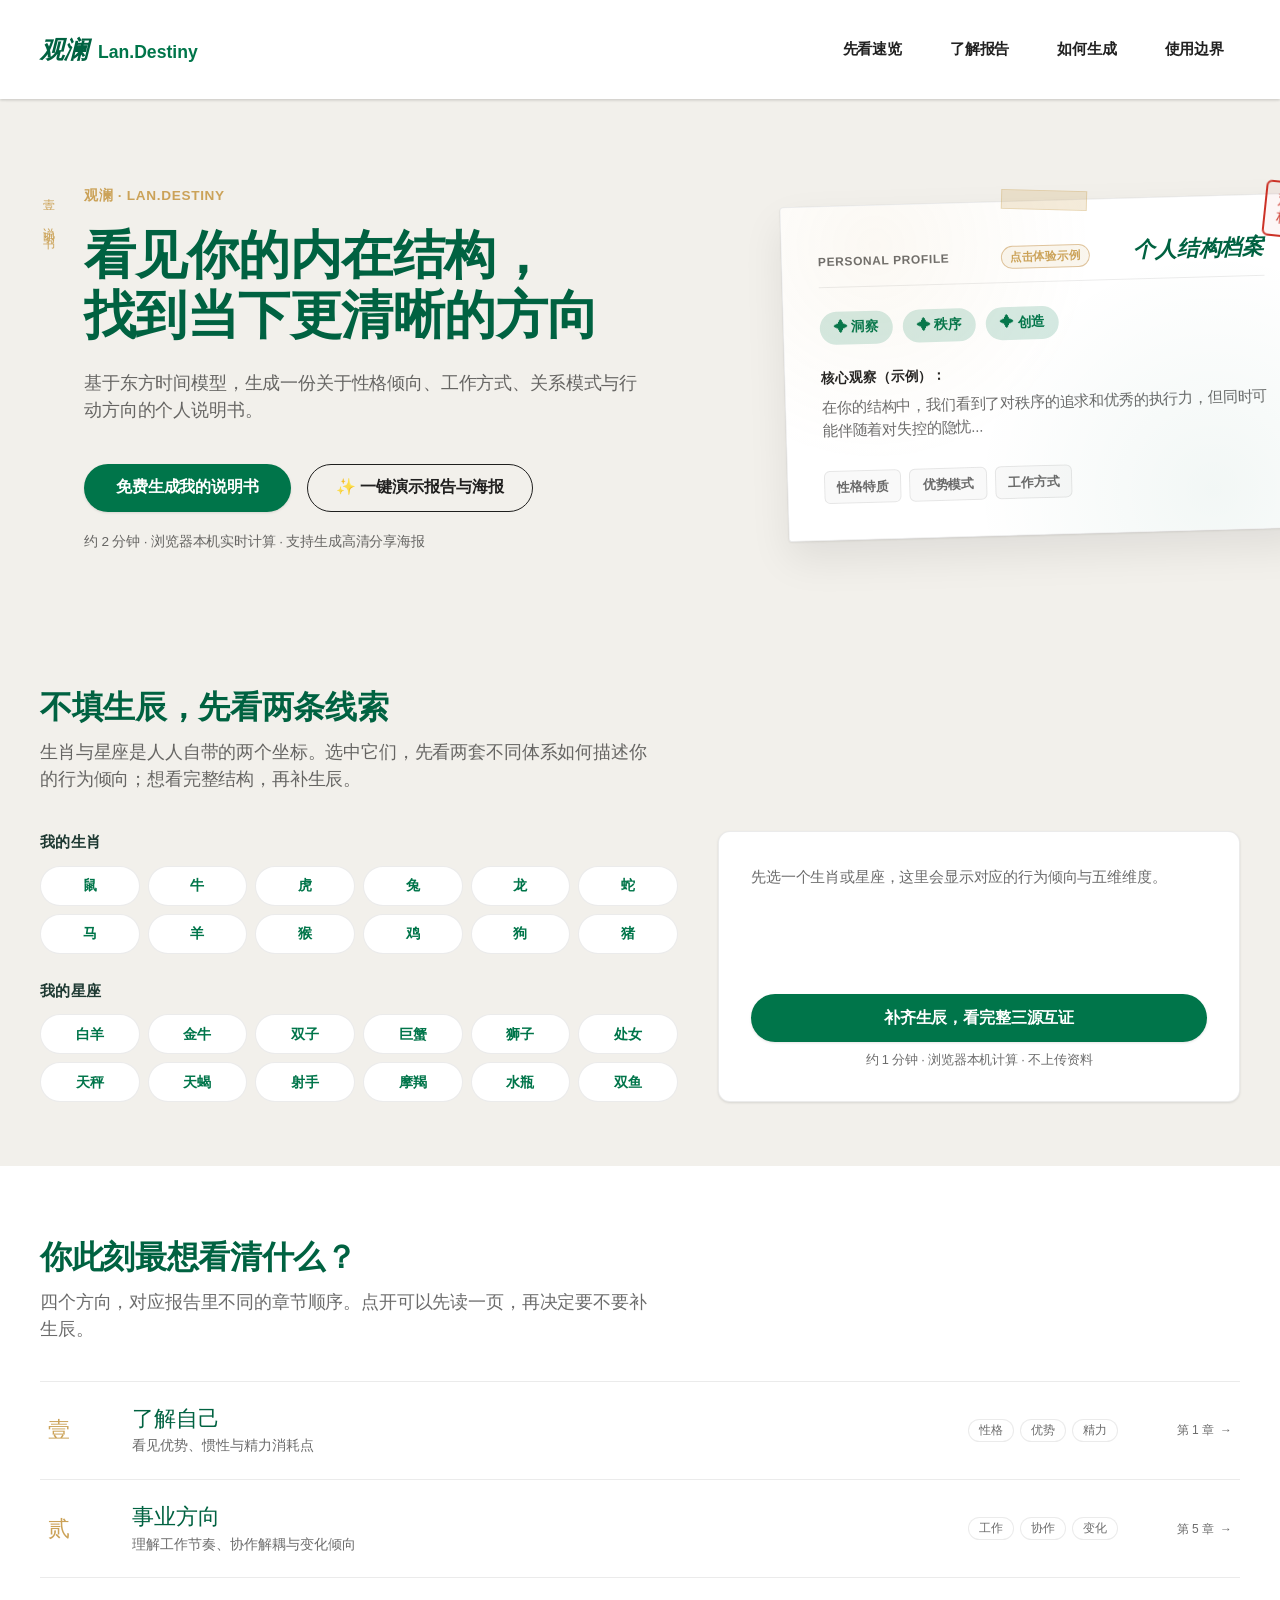
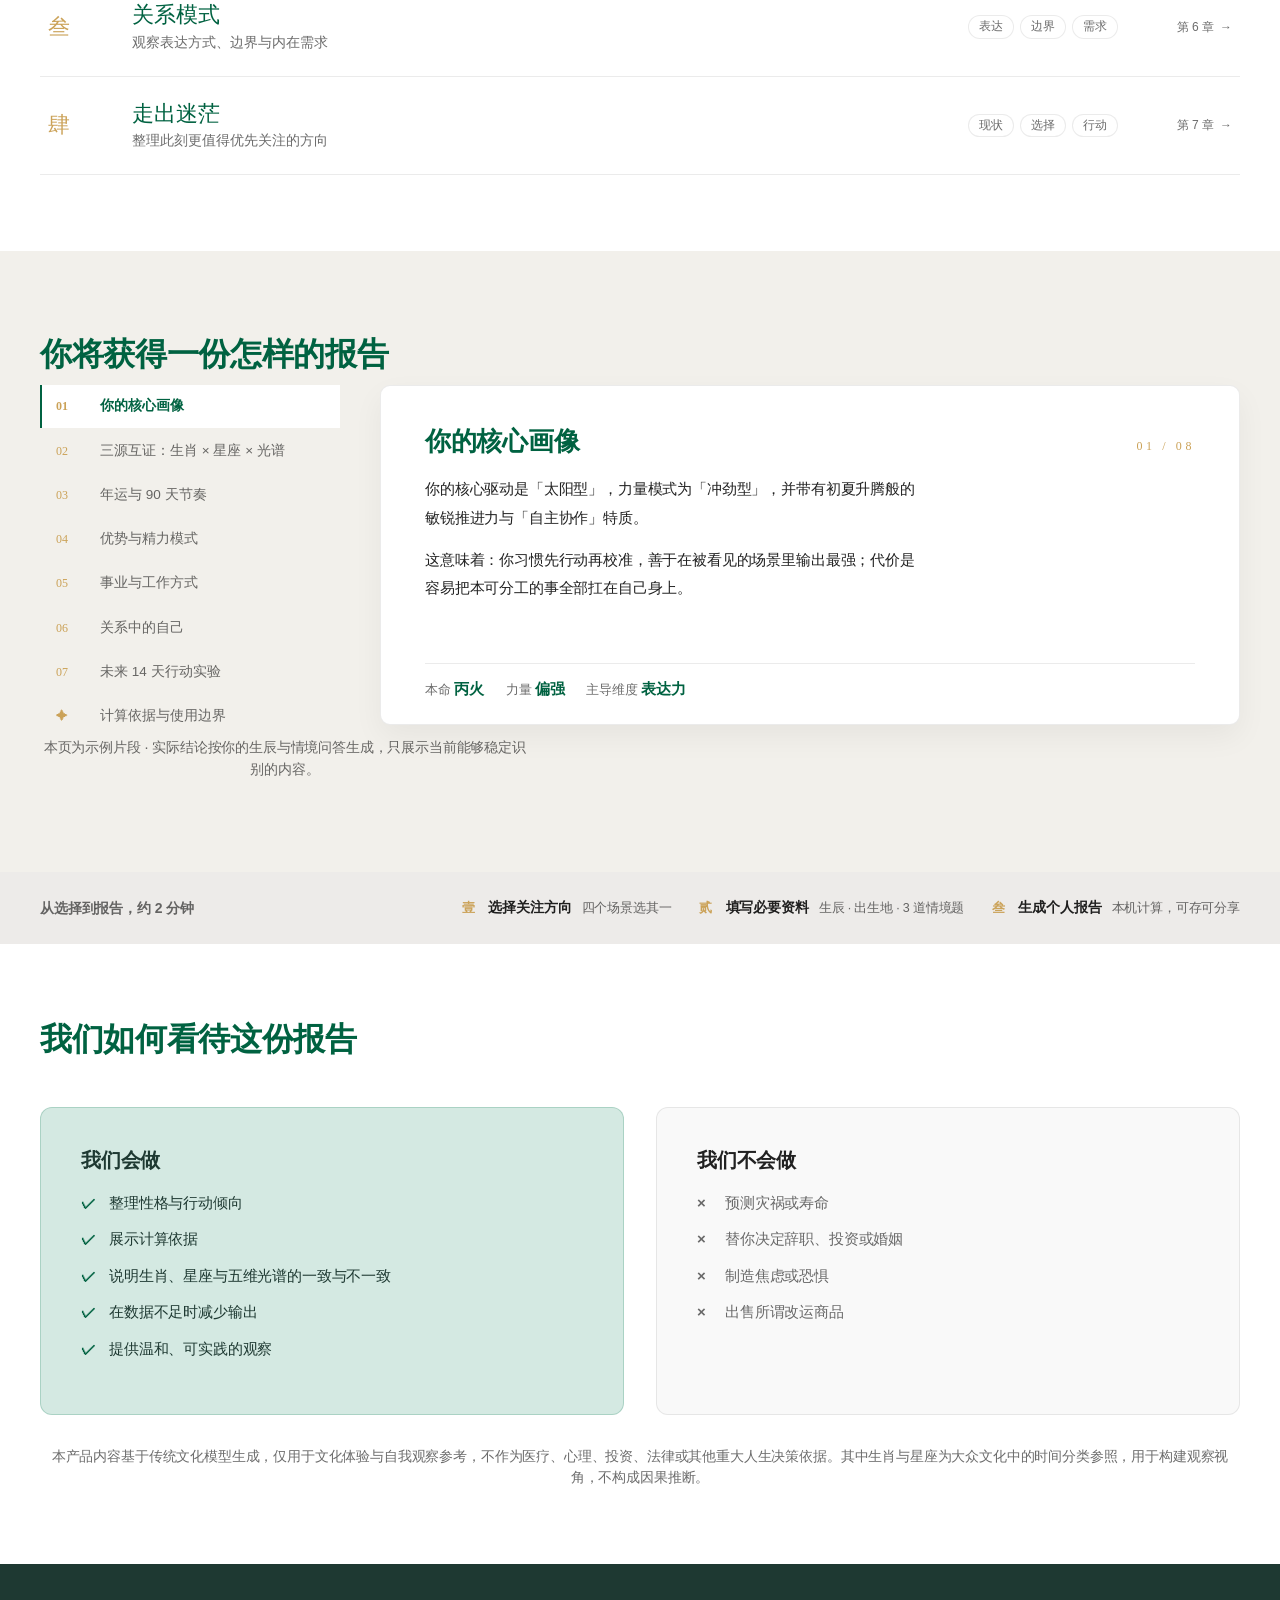
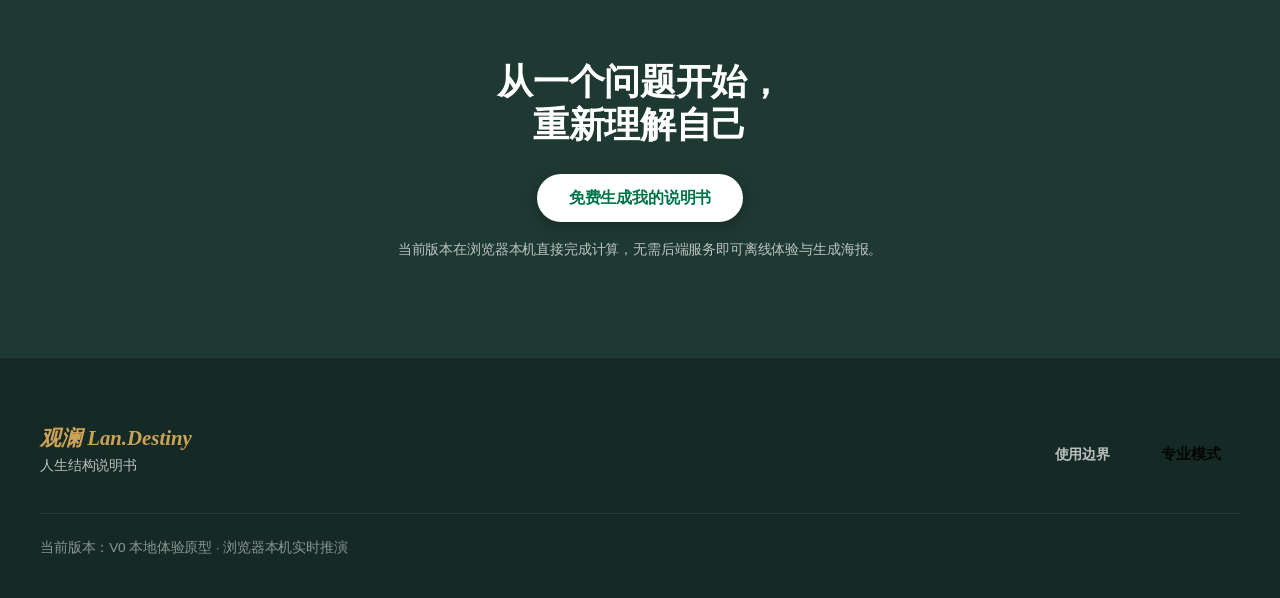
==== commit 8e0dcef5: "feat(share): 分享落地页 —— 链接直接落到那一章的试读 场景目录支持 ?s=self|career|relationship|confusion（也认 事业/关系/迷茫 等中文别名）： " ====
--- a/static/index.html
+++ b/static/index.html
@@ -145,7 +145,7 @@
                             </button>
                             <div class="scenario-sample" data-open="false" id="scenario-sample-self"><div>
                                 <div class="ss-card">
-                                    <p>你的能量偏向【秩序决断】与【洞察思辨】：最自然的工作方式是先把标准定清楚，再往前推。代价是面对失序时会持续消耗，而不是当场发作。</p>
+                                    <p>你的能量偏向【决断力】与【洞察力】：最自然的工作方式是先把标准定清楚，再往前推。代价是面对失序时会持续消耗，而不是当场发作。</p>
                                     <p>所以真正需要管理的不是「努力程度」，而是「被打断的次数」。</p>
                                     <button class="btn-primary ss-go" type="button" data-start-scenario="self">补齐生辰，看完整说明书 →</button>
                                     <p class="ss-note">试读片段 · 实际内容按你的四柱与情境问答生成</p>
@@ -236,16 +236,16 @@
                             <div class="cd-panel is-active" data-chapter="0" role="tabpanel">
                                 <div class="cd-head"><h4 class="cd-title">你的核心画像</h4><span class="cd-folio">01 / 08</span></div>
                                 <div class="cd-text">
-                                    <p>你的核心驱动是「太阳感染型」，力量模式为「充沛破局型」，并带有初夏升腾般的敏锐推进力与「自主并肩驱动」特质。</p>
+                                    <p>你的核心驱动是「太阳型」，力量模式为「冲劲型」，并带有初夏升腾般的敏锐推进力与「自主协作」特质。</p>
                                     <p>这意味着：你习惯先行动再校准，善于在被看见的场景里输出最强；代价是容易把本可分工的事全部扛在自己身上。</p>
                                 </div>
-                                <div class="cd-data"><span>日主 <b>丙火</b></span><span>力量 <b>偏强</b></span><span>主导维度 <b>表达感染</b></span></div>
+                                <div class="cd-data"><span>本命 <b>丙火</b></span><span>力量 <b>偏强</b></span><span>主导维度 <b>表达力</b></span></div>
                             </div>
 
                             <div class="cd-panel" data-chapter="1" role="tabpanel">
                                 <div class="cd-head"><h4 class="cd-title">三源互证：生肖 × 星座 × 光谱</h4><span class="cd-folio">02 / 08</span></div>
                                 <div class="cd-text">
-                                    <p>生肖「亥猪」指向洞察思辨，星座「金牛座」指向承载统筹，五维光谱的前两位正是这两条通道。</p>
+                                    <p>生肖「亥猪」指向洞察力，星座「金牛座」指向承载力，五个维度的前两位正是这两条通道。</p>
                                     <p>两条独立线索分别对应光谱的两条主通道，你的行为不是单一风格，而是双轨并行。</p>
                                 </div>
                                 <div class="cd-data"><span>生肖 <b>亥猪</b></span><span>星座 <b>金牛座</b></span><span>比对 <b>双轨互补</b></span></div>
@@ -254,7 +254,7 @@
                             <div class="cd-panel" data-chapter="2" role="tabpanel">
                                 <div class="cd-head"><h4 class="cd-title">年运与 90 天节奏</h4><span class="cd-folio">03 / 08</span></div>
                                 <div class="cd-text">
-                                    <p>当前流年与日主构成的关系决定了这一年的主旋律：是输出窗口、结算窗口，还是补给窗口。</p>
+                                    <p>当前流年与你的核心五行构成的关系决定了这一年的主旋律：是输出窗口、结算窗口，还是补给窗口。</p>
                                     <p>报告会把未来 90 天切成 3 个动作窗口，并指出关键决策更适合放在哪一段。</p>
                                 </div>
                                 <div class="cd-data"><span>流年 <b>按立春换年</b></span><span>流月 <b>按节气分月</b></span><span>窗口 <b>推进 / 补给 / 承压</b></span></div>
@@ -386,9 +386,9 @@
                 <div class="top-bar-inner">
                     <div class="top-bar-brand">观澜 Lan.Destiny · 个人结构说明书</div>
                     <div class="top-bar-actions">
-                        <button id="btn-report-poster" class="btn-primary-sm btn-poster-accent" title="生成可保存的精美分享海报">🖼 生成分享海报</button>
-                        <button id="btn-report-copy" class="btn-secondary-sm" title="复制说明书核心结论">📋 复制摘要</button>
-                        <button id="btn-report-print" class="btn-secondary-sm" title="存为PDF或打印">🖨 存为PDF/打印</button>
+                        <button id="btn-report-poster" class="btn-primary-sm btn-poster-accent" title="生成可保存的精美分享海报">生成分享海报</button>
+                        <button id="btn-report-copy" class="btn-secondary-sm" title="复制说明书核心结论">复制摘要</button>
+                        <button id="btn-report-print" class="btn-secondary-sm" title="存为PDF或打印">存为PDF/打印</button>
                         <button id="btn-report-edit" class="btn-secondary-sm">修改资料</button>
                         <button id="btn-report-close" class="btn-secondary-sm">返回首页</button>
                     </div>
@@ -398,7 +398,6 @@
             <!-- Report Main Banner -->
             <section class="report-banner">
                 <div class="banner-container">
-                    <div class="banner-badge">PERSONAL STRUCTURE REPORT</div>
                     <h1 class="report-user-title"><span id="report-user-name">阿澜</span> 的个人结构说明书</h1>
                     <p class="report-user-subtitle" id="report-user-subtitle">关于性格、优势与精力模式的个人观察</p>
                     <div class="report-meta-pills">
@@ -415,10 +414,25 @@
                         <div class="summary-header">
                             <span class="summary-badge" id="summary-badge-text">⚡ 30秒看懂自己</span>
                             <div class="summary-keywords" id="summary-keywords"></div>
-                            <button type="button" id="btn-summary-poster" class="btn-summary-poster">🖼 生成分享海报</button>
-                        </div>
-                        <div class="summary-observation" id="summary-observation"></div>
-                        <div class="summary-trio-grid">
+                            <button type="button" id="btn-summary-poster" class="btn-summary-poster">生成分享海报</button>
+                        </div>
+                        <div class="summary-3lines">
+                            <div class="s3-row">
+                                <span class="s3-label">你是谁</span>
+                                <p class="s3-text" id="summary-line-you"></p>
+                            </div>
+                            <div class="s3-row s3-row-do">
+                                <span class="s3-label">现在该做</span>
+                                <p class="s3-text" id="summary-line-do"></p>
+                            </div>
+                            <div class="s3-row s3-row-dont">
+                                <span class="s3-label">别做</span>
+                                <p class="s3-text" id="summary-line-dont"></p>
+                            </div>
+                        </div>
+                        <div class="summary-detail" id="summary-detail">
+                                <div class="summary-observation" id="summary-observation"></div>
+                            <div class="summary-trio-grid">
                             <div class="trio-item trio-advantage">
                                 <span class="trio-label" id="summary-label-adv">✦ 主要优势</span>
                                 <p id="summary-advantage"></p>
@@ -432,6 +446,8 @@
                                 <p id="summary-action"></p>
                             </div>
                         </div>
+                        </div>
+                        <button type="button" class="summary-more-toggle" id="btn-summary-more" aria-expanded="false">看懂这三句背后 ▾</button>
                     </div>
                 </div>
             </section>
@@ -518,9 +534,9 @@
 
                     <!-- Report Bottom Actions -->
                     <div class="report-bottom-actions">
-                        <button id="btn-report-bottom-poster" class="btn-primary">🖼 生成分享海报</button>
-                        <button id="btn-report-bottom-copy" class="btn-secondary">📋 复制核心结论</button>
-                        <button id="btn-report-bottom-print" class="btn-secondary">🖨 存为 PDF / 打印</button>
+                        <button id="btn-report-bottom-poster" class="btn-primary">生成分享海报</button>
+                        <button id="btn-report-bottom-copy" class="btn-secondary">复制核心结论</button>
+                        <button id="btn-report-bottom-print" class="btn-secondary">存为 PDF / 打印</button>
                         <button id="btn-report-bottom-edit" class="btn-secondary">修改资料并重新推演</button>
                         <button id="btn-report-bottom-home" class="btn-secondary">返回首页</button>
                     </div>
@@ -545,7 +561,7 @@
                 <div class="poster-modal-footer">
                     <div class="poster-footer-hint">✦ 高清 2x 植物标本风长图 · 适合保存至本地或直接分享演示</div>
                     <div class="poster-footer-btns">
-                        <button type="button" id="btn-poster-copy-quote" class="btn-secondary-sm">📋 复制金句文案</button>
+                        <button type="button" id="btn-poster-copy-quote" class="btn-secondary-sm">复制金句文案</button>
                         <button type="button" id="btn-download-poster" class="btn-primary-sm btn-poster-accent">⬇ 下载高清海报 (PNG)</button>
                     </div>
                 </div>
--- a/static/style.css
+++ b/static/style.css
@@ -4717,4 +4717,173 @@
 
 /* 章节导航整体实底（原来半透明让药丸看着像禁用态）；跳转时给卡片留出贴顶条的高度 */
 .rc-nav { background: rgba(250, 249, 246, 1); }
-.report-card { scroll-margin-top: 176px; }+.report-card { scroll-margin-top: 176px; }
+/* ============================================================
+   P1 · 30 秒摘要压成「三句话说明书」
+   目标：一屏内看完 你是谁 / 现在该做 / 别做，
+   长版解释（核心观察 + 战力/卡点/突破三段）收进折叠层。
+   ============================================================ */
+.summary-3lines {
+    display: flex;
+    flex-direction: column;
+    gap: 8px;
+    margin: 12px 0 6px;
+}
+.s3-row {
+    display: flex;
+    align-items: flex-start;
+    gap: 10px;
+    padding: 10px 12px;
+    border: 1px solid var(--sb-border-subtle);
+    border-radius: 10px;
+    background: var(--sb-white);
+}
+.s3-row-do { border-left: 3px solid var(--sb-green); }
+.s3-row-dont { border-left: 3px solid #b3261e; }
+.s3-label {
+    flex: 0 0 auto;
+    min-width: 56px;
+    padding-top: 2px;
+    font-size: 12px;
+    font-weight: 700;
+    letter-spacing: 0.05em;
+    color: var(--sb-green);
+}
+.s3-row-dont .s3-label { color: #b3261e; }
+.s3-text {
+    margin: 0;
+    font-size: 0.95rem;
+    font-weight: 600;
+    line-height: 1.58;
+    color: var(--sb-text-black);
+}
+.summary-detail { display: none; }
+.summary-detail.is-open { display: block; }
+.summary-more-toggle {
+    display: block;
+    width: 100%;
+    min-height: 42px;
+    margin-top: 10px;
+    padding: 9px 12px;
+    border: 1px dashed var(--sb-border-subtle);
+    border-radius: 10px;
+    background: transparent;
+    color: var(--sb-green);
+    font-size: 13px;
+    font-weight: 700;
+    cursor: pointer;
+}
+@media (max-width: 640px) {
+    .summary-3lines { gap: 7px; margin: 10px 0 4px; }
+    .s3-row { padding: 9px 11px; gap: 8px; }
+    .s3-text { font-size: 0.93rem; }
+    .report-banner { padding: 14px 14px 2px; }
+    .summary-more-toggle { min-height: 44px; }
+}
+
+/* 打印 / 存 PDF：三句话摘要的折叠层也要展开，按钮不打印 */
+@media print {
+    .summary-detail { display: block !important; }
+    .summary-more-toggle { display: none !important; }
+}
+/* ============================================================
+   P2 · iOS 输入框自动缩放修复 + 横向溢出兜底
+   问题：表单控件 font-size 14px < 16px，iPhone Safari / 微信内置浏览器
+   在点选生辰与出生地时会放大页面，表单关闭后放大状态不还原，
+   报告页看起来就被裁掉右侧、还要手动拖动才居中。
+   修法：移动端表单控件统一 16px（iOS 只在 <16px 时自动放大）。
+   ============================================================ */
+html {
+    -webkit-text-size-adjust: 100%;
+    text-size-adjust: 100%;
+}
+
+@media (max-width: 640px) {
+    #consumer-form-shell input,
+    #consumer-form-shell select,
+    #consumer-form-shell textarea,
+    #consumer-form-shell .form-input,
+    #consumer-form-shell .form-select,
+    #consumer-mode-view input[type="text"],
+    #consumer-mode-view input[type="number"],
+    #consumer-mode-view input[type="search"],
+    #consumer-mode-view input[type="tel"],
+    #consumer-mode-view select,
+    #consumer-mode-view textarea,
+    #consumer-birth-city-search,
+    #consumer-birth-city,
+    #consumer-birth-lng,
+    #consumer-birth-year,
+    #consumer-birth-month,
+    #consumer-birth-day,
+    #consumer-birth-hour24,
+    #consumer-birth-minute,
+    #consumer-time-precision,
+    #consumer-calendar-type {
+        font-size: 16px !important;
+    }
+}
+
+/* 横向溢出兜底：flex / grid 子项默认 min-width:auto 会被内容撑破容器 */
+.top-bar-actions { grid-template-columns: repeat(2, minmax(0, 1fr)); }
+.top-bar-actions > button,
+.report-meta-pills > .meta-pill,
+.s3-row,
+.s3-text,
+.summary-keywords > *,
+.trio-item,
+.summary-30s-card,
+.card-content,
+.report-card,
+.report-container,
+.top-bar-inner {
+    min-width: 0;
+    max-width: 100%;
+}
+.s3-text { overflow-wrap: anywhere; }
+.meta-pill { max-width: 100%; }
+/* ============================================================
+   分享落地页：?s=<scenario> 打开即展开该场景试读
+   ============================================================ */
+#consumer-mode-view .scenario-row.is-deeplinked {
+    background: rgba(0, 98, 65, 0.055);
+}
+#consumer-mode-view .scenario-row.is-deeplinked .sr-name::after {
+    content: ' · 来自分享';
+    font-size: 11px;
+    font-weight: 600;
+    letter-spacing: 0.02em;
+    color: #006241;
+}
+.ss-deep-chip {
+    display: inline-flex;
+    align-items: center;
+    gap: 6px;
+    margin: 0 0 10px;
+    padding: 5px 12px;
+    border-radius: 999px;
+    background: rgba(0, 98, 65, 0.1);
+    color: #006241;
+    font-size: 12.5px;
+    font-weight: 700;
+    letter-spacing: 0.02em;
+}
+.ss-share {
+    display: inline-flex;
+    align-items: center;
+    justify-content: center;
+    min-height: 40px;
+    margin-top: 12px;
+    padding: 9px 16px;
+    border: 1px dashed var(--sb-border-subtle);
+    border-radius: 999px;
+    background: transparent;
+    color: var(--consumer-text-sub);
+    font-size: 13px;
+    font-weight: 600;
+    cursor: pointer;
+}
+.ss-share:active { transform: scale(0.98); }
+@media (max-width: 640px) {
+    .ss-share { width: 100%; min-height: 44px; }
+}
